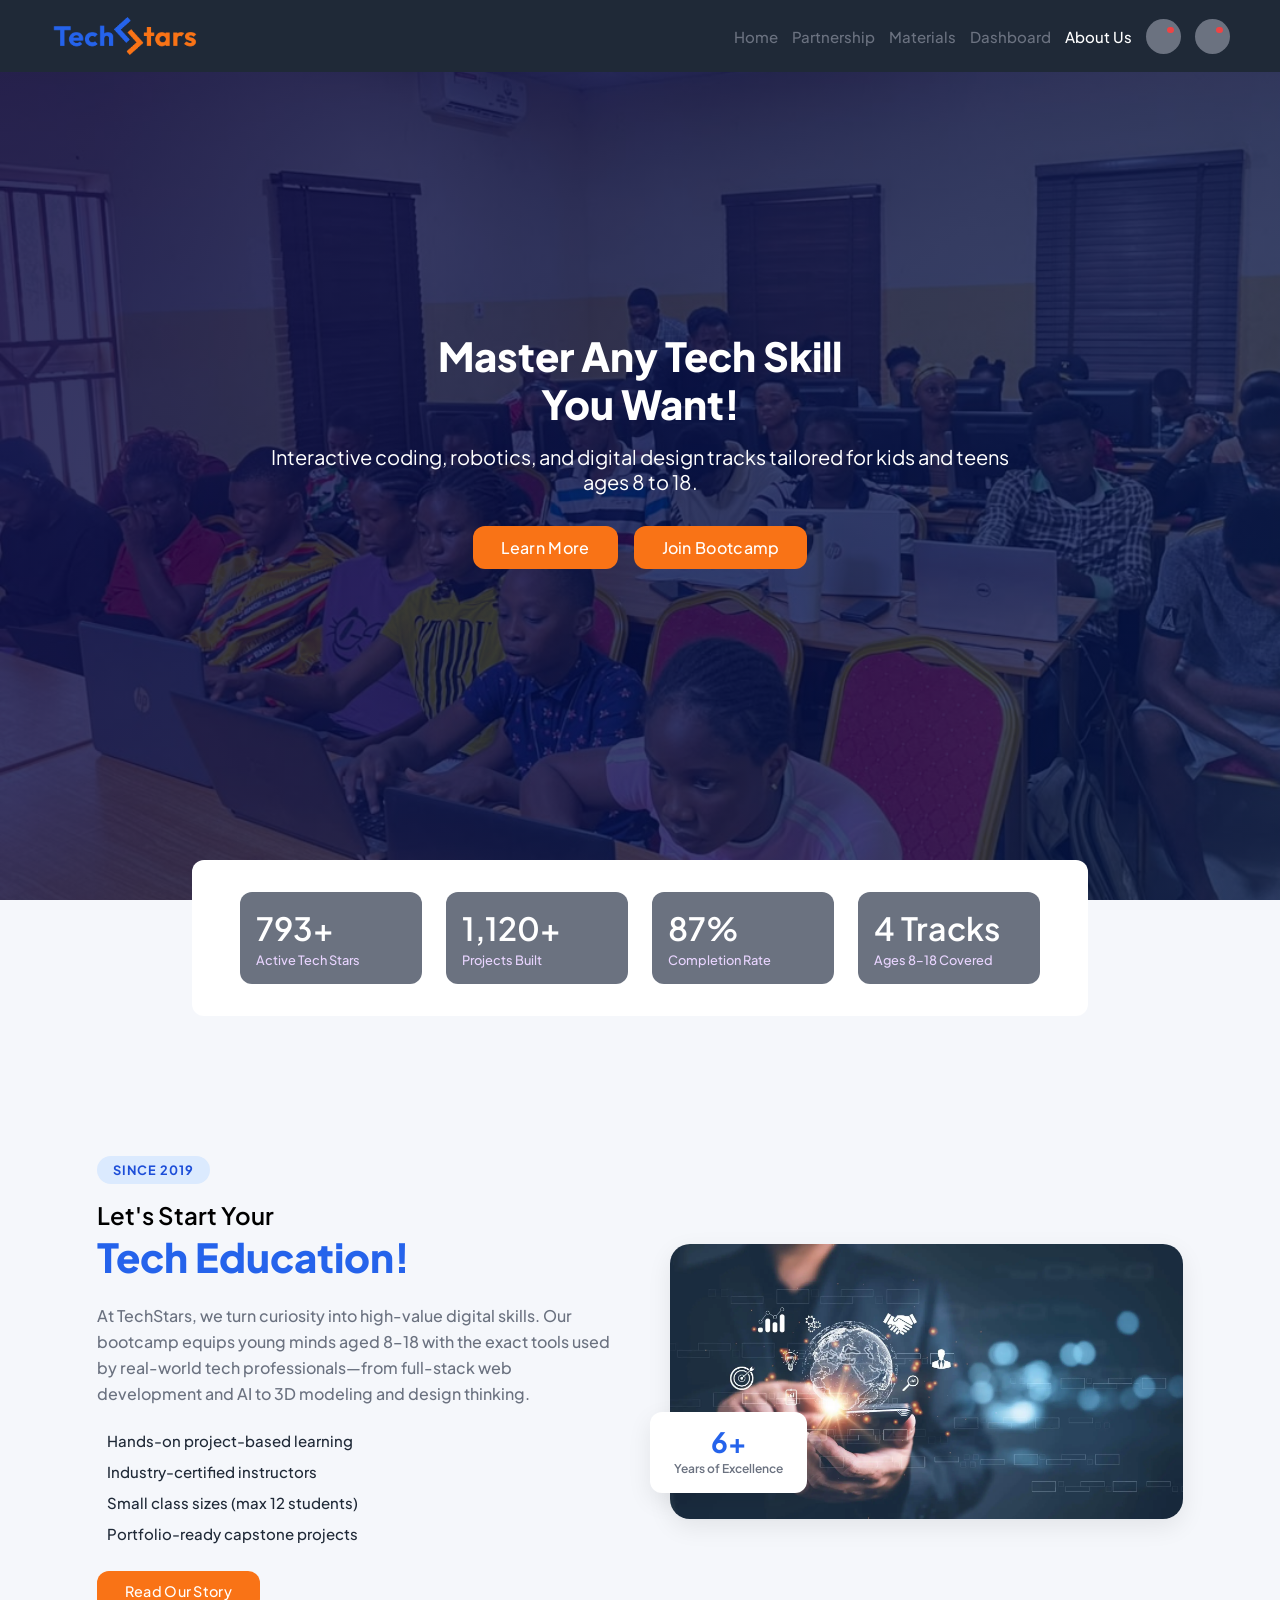
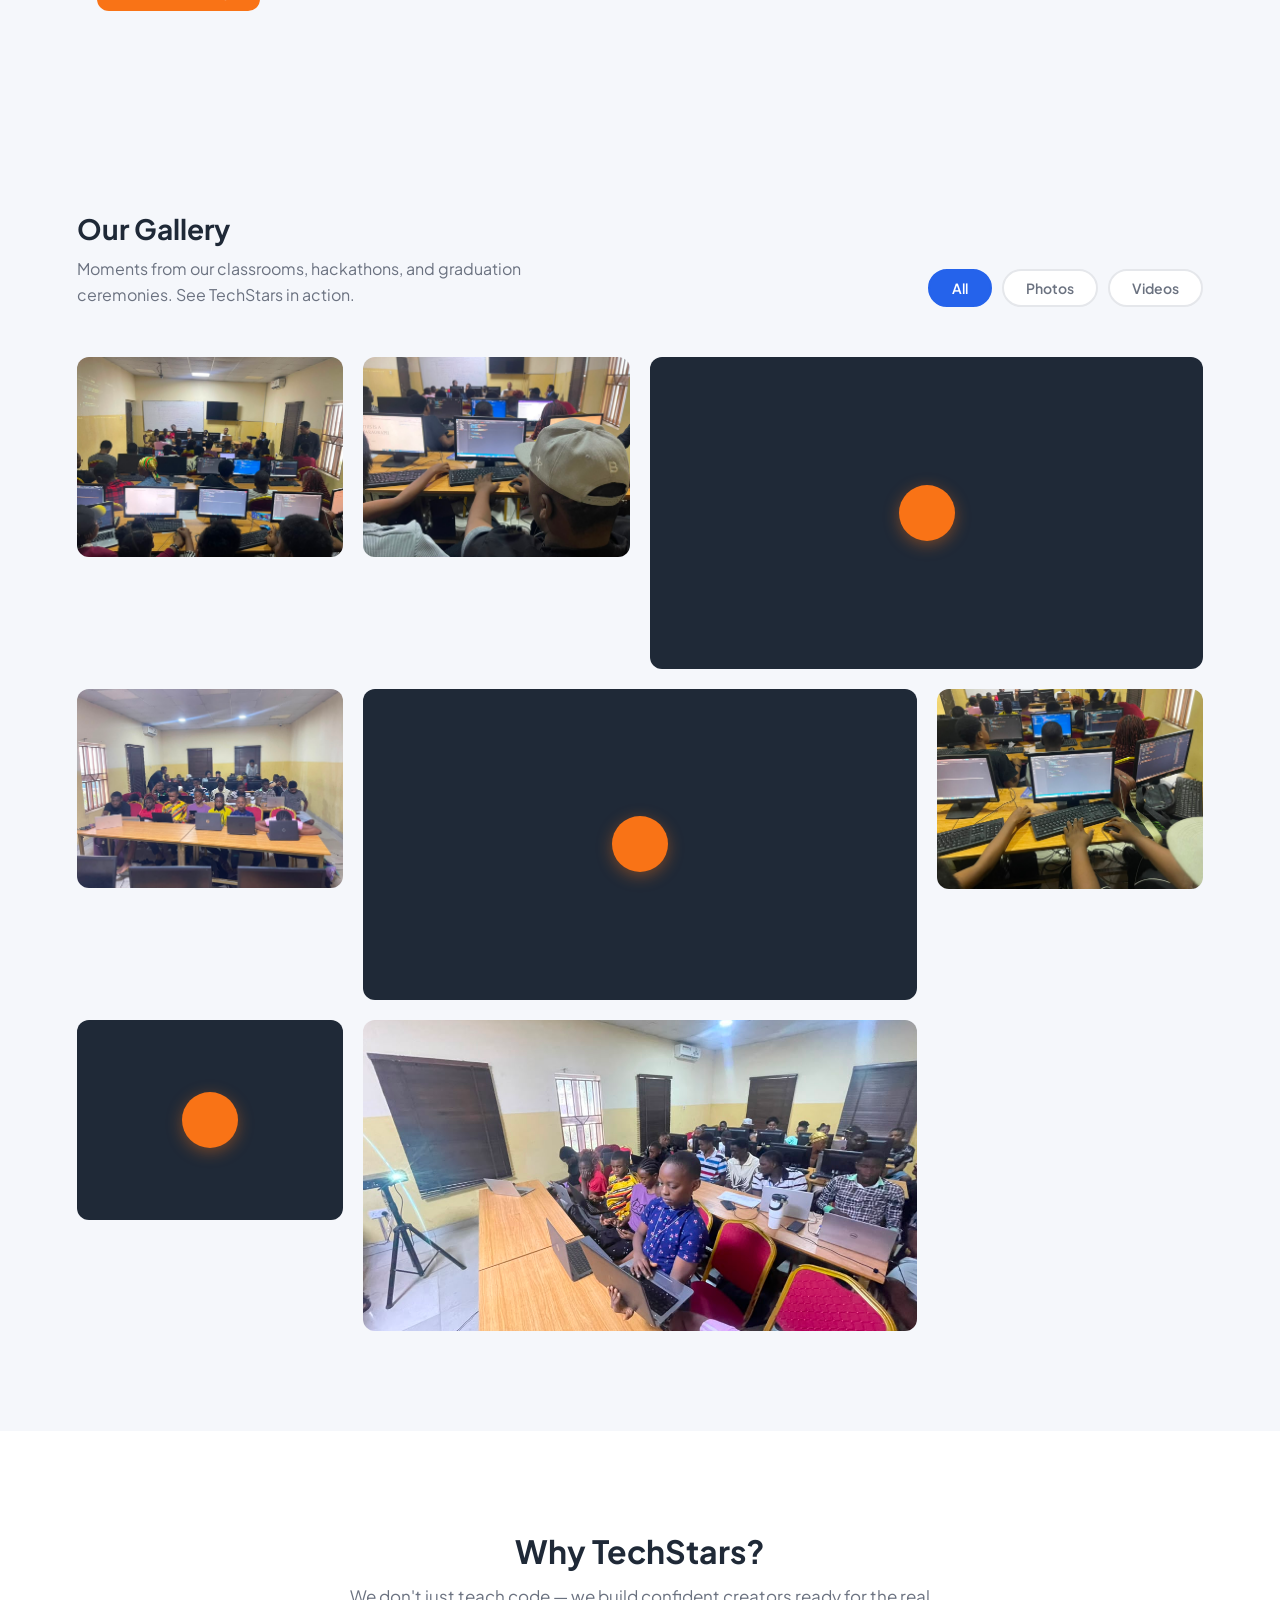
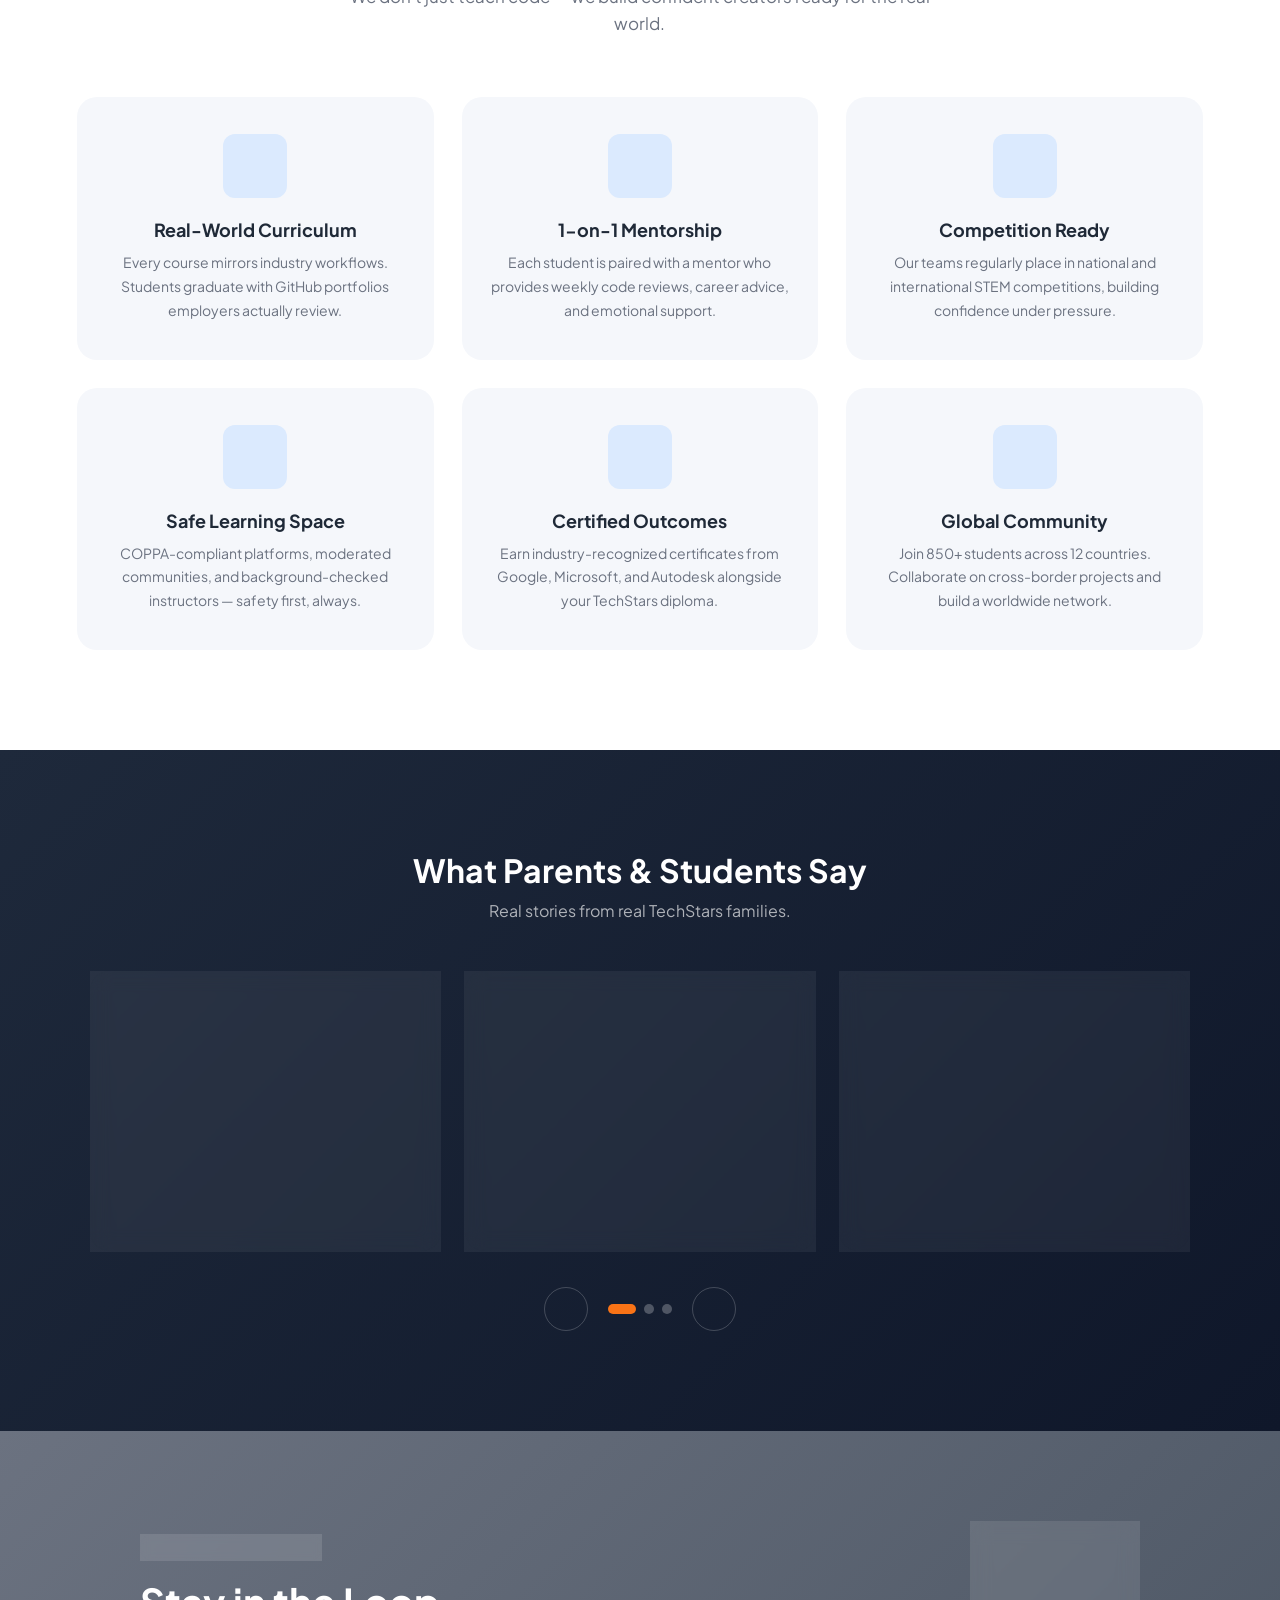
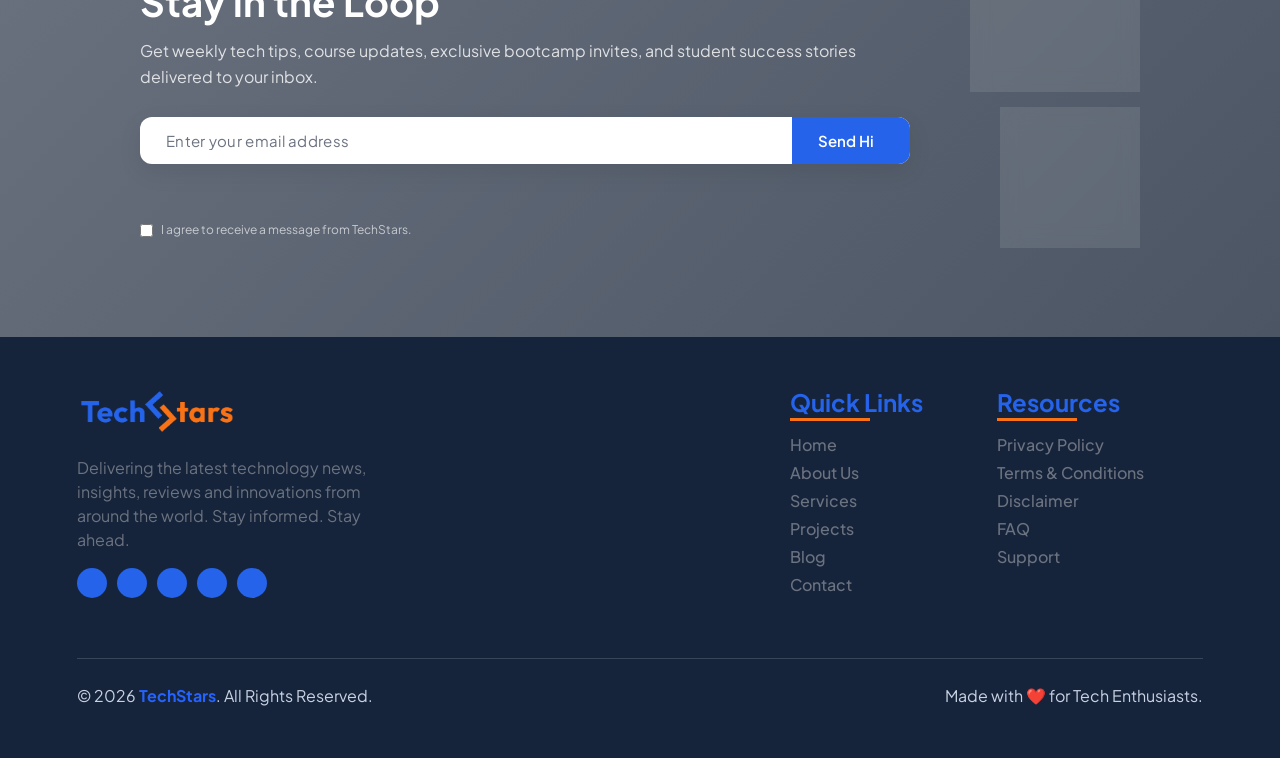
==== about.html @ bebad3f0 "updated" ====
<!DOCTYPE html>
<html lang="en">
<head>
  <meta charset="UTF-8">
  <meta name="viewport" content="width=device-width, initial-scale=1.0">
  <title>TechStars | About Us</title>
  <link rel="stylesheet" href="asset/about.css">
  <link rel="shortcut icon" href="media/about-page-media/TechStars-icon.png" type="image/x-icon">
</head>
<body>

  <header>
    <img src="media/about-page-media/TechStars_Logo.png" alt="" class="logo">
    <div class="navigation">
      <nav>
        <a href="index.html">home</a>
        <a href="partnerships.html">partnership</a>
        <a href="orders.html">materials</a>
        <a href="student_dashboard.html">dashboard</a>
        <a href="#" class="active">about us</a>
      </nav>
      <div class="header-icons">
        <div class="notifications" id="notifBtn" aria-label="Notifications">
          <i class="fa-regular fa-bell header-icon notification"></i>
        </div>
        <div class="mails" id="msgBtn" aria-label="Message">
          <i class="fa-regular fa-envelope header-icon notification"></i>
        </div>
      </div>
    </div>
  </header>

  <div class="popover-wrap">
    <div class="popover" id="notifPopover">
      <div class="popover-head">
        <h4>Notifications</h4>
        <span class="popover-count">3 new</span>
      </div>
      <div class="popover-list">
        <div class="popover-item">
          <div class="popover-icon" style="background:#dbeafe;color:var(--primary)"><i class="fa-solid fa-clipboard-check"></i></div>
          <div>
            <p class="popover-title">Chemistry lab report due Thursday</p>
            <p class="popover-sub">2 hours ago</p>
          </div>
        </div>
        <div class="popover-item">
          <div class="popover-icon" style="background:#fef9c3;color:#a16207"><i class="fa-solid fa-clock"></i></div>
          <div>
            <p class="popover-title">You were marked late on Jul 30</p>
            <p class="popover-sub">1 day ago</p>
          </div>
        </div>
        <div class="popover-item">
          <div class="popover-icon" style="background:#dcfce7;color:var(--success)"><i class="fa-solid fa-chart-line"></i></div>
          <div>
            <p class="popover-title">New grade posted for Computer Networking</p>
            <p class="popover-sub">2 days ago</p>
          </div>
        </div>
      </div>
    </div>
    <div class="popover" id="msgPopover">
      <div class="popover-head">
        <h4>Messages</h4>
        <span class="popover-count">2 new</span>
      </div>
      <div class="popover-list">
        <div class="popover-item">
          <div class="popover-icon" style="background:#dbeafe;color:var(--primary)"><i class="fa-solid fa-user"></i></div>
          <div>
            <p class="popover-title">Instructor Precious: "Please resubmit part 2"</p>
            <p class="popover-sub">Web Development · 30 mins ago</p>
          </div>
        </div>
        <div class="popover-item">
          <div class="popover-icon" style="background:#f3e8ff;color:#a855f7"><i class="fa-solid fa-people-group"></i></div>
          <div>
            <p class="popover-title">Data Science Study Group: "Meeting moved to 5pm"</p>
            <p class="popover-sub">Study group · 3 hours ago</p>
          </div>
        </div>
        <div class="popover-item">
          <div class="popover-icon" style="background:#dcfce7;color:var(--success)"><i class="fa-solid fa-building-columns"></i></div>
          <div>
            <p class="popover-title">School Portal: "Fees receipt available"</p>
            <p class="popover-sub">Yesterday</p>
          </div>
        </div>
      </div>
    </div>
  </div>

  <!-- ==================== HERO (PRESERVED EXACTLY) ==================== -->
  <section class="hero">
    <div class="hero-slideshow">
      <div class="slide active" style="background-image: url('media/about-page-media/slide1.jpeg');"> </div>
      <div class="slide" style="background-image: url('media/about-page-media/slide2.jpeg');"></div>
      <div class="slide" style="background-image: url('media/about-page-media/slide3.jpeg');"></div>
    </div>
    <div class="hero-overlay"></div>
    <div class="hero-content">
      <h1>Master Any Tech Skill<br>You Want!</h1>
      <p>
        Interactive coding, robotics, and digital design tracks tailored for kids and teens ages 8 to 18.
      </p>
      <div class="hero-button">
        <a href="skills">
          <button>Learn More</button>
        </a>
        <a href="#contact">
          <button>Join Bootcamp</button>
        </a>
      </div>
    </div>
  </section>

  <!-- ==================== STATS SECTION (PRESERVED EXACTLY) ==================== -->
  <section class="stats-section fade-in">
    <div class="stats-container">
      <div class="stats-grid">
        <div class="stat-card">
          <h3 class="stat-number">850+</h3>
          <p class="stat-label">Active Tech Stars</p>
        </div>
        <div class="stat-card">
          <h3 class="stat-number">1,200+</h3>
          <p class="stat-label">Projects Built</p>
        </div>
        <div class="stat-card">
          <h3 class="stat-number">94%</h3>
          <p class="stat-label">Completion Rate</p>
        </div>
        <div class="stat-card">
          <h3 class="stat-number">5 Tracks</h3>
          <p class="stat-label">Ages 8–18 Covered</p>
        </div>
      </div>
    </div>
  </section>

  <!-- ==================== ABOUT SECTION (ENHANCED) ==================== -->
  <section id="about">
    <div class="about-container">
      <div class="about-content fade-in">
        <div class="about-badge">Since 2019</div>
        <h1>Let's Start Your <span>Tech Education!</span></h1>
        <p>
          At TechStars, we turn curiosity into high-value digital skills. Our bootcamp equips young minds aged 8–18 with the exact tools used by real-world tech professionals—from full-stack web development and AI to 3D modeling and design thinking.
        </p>
        <ul class="about-features">
          <li><i class="fa-solid fa-check-circle"></i> Hands-on project-based learning</li>
          <li><i class="fa-solid fa-check-circle"></i> Industry-certified instructors</li>
          <li><i class="fa-solid fa-check-circle"></i> Small class sizes (max 12 students)</li>
          <li><i class="fa-solid fa-check-circle"></i> Portfolio-ready capstone projects</li>
        </ul>
        <button class="about-cta">Read Our Story</button>
      </div>
      <div class="about-img fade-in delay1">
        <img src="media/about-page-media/about-bg.webp" alt="Students collaborating on a tech project">
        <div class="about-img-badge">
          <strong>6+</strong>
          <span>Years of Excellence</span>
        </div>
      </div>
    </div>
  </section>

  <!-- ==================== MEDIA GALLERY (REPLACES TEAM) ==================== -->
  <section id="media-gallery">
    <div class="gallery-body">
      <div class="gallery-header">
        <div class="gallery-head fade-in">
          <h2>Our Gallery</h2>
          <p class="gallery-description">
            Moments from our classrooms, hackathons, and graduation ceremonies. See TechStars in action.
          </p>
        </div>
        <div class="gallery-filters fade-in delay1">
          <button class="filter-btn active" data-filter="all">All</button>
          <button class="filter-btn" data-filter="photos">Photos</button>
          <button class="filter-btn" data-filter="videos">Videos</button>
        </div>
      </div>

      <div class="gallery-grid">
        <!-- Photo Items -->
        <div class="gallery-item fade-in" data-type="photos">
          <img src="media/about-page-media/WhatsApp Image 2026-08-19 at 11.36.46 AM (2).jpeg" alt="Students coding together">
          <div class="gallery-overlay">
            <i class="fa-solid fa-expand"></i>
            <span>Code Workshop 2024</span>
          </div>
        </div>
        <div class="gallery-item fade-in delay1" data-type="photos">
          <img src="media/about-page-media/WhatsApp Image 2026-08-19 at 11.36.46 AM (1).jpeg" alt="Robotics competition">
          <div class="gallery-overlay">
            <i class="fa-solid fa-expand"></i>
            <span>Robotics Showcase</span>
          </div>
        </div>
        <div class="gallery-item videos fade-in delay2" data-type="videos">
          <video poster="media/about-page-media/video1.mp4 Image 2026-08-19 at 11.36.45 AM.jpeg" autoplay  muted loop>
            <source src="media/about-page-media/video1.mp4" type="video/mp4">
          </video>
          <div class="gallery-overlay">
            <i class="fa-solid fa-play"></i>
            <span>Bootcamp Highlights</span>
          </div>
          <button class="play-btn"><i class="fa-solid fa-play"></i></button>
        </div>
        <div class="gallery-item fade-in" data-type="photos">
          <img src="media/about-page-media/WhatsApp Image 2026-08-19 at 11.36.44 AM (2).jpeg" alt="Design studio">
          <div class="gallery-overlay">
            <i class="fa-solid fa-expand"></i>
            <span>Design Studio Session</span>
          </div>
        </div>
        <div class="gallery-item videos fade-in delay1" data-type="videos">
          <video poster="media/about-page-media/video1.mp4" autoplay muted loop>
            <source src="media/about-page-media/video1.mp4" type="video/mp4">
          </video>
          <div class="gallery-overlay">
            <i class="fa-solid fa-play"></i>
            <span>Student Projects Demo</span>
          </div>
          <button class="play-btn"><i class="fa-solid fa-play"></i></button>
        </div>
        <div class="gallery-item fade-in delay2" data-type="photos">
          <img src="media/about-page-media/WhatsApp Image 2026-08-19 at 11.36.45 AM (2).jpeg" alt="Graduation day">
          <div class="gallery-overlay">
            <i class="fa-solid fa-expand"></i>
            <span>Graduation Day 2024</span>
          </div>
        </div>
        <div class="gallery-item videos fade-in delay1" data-type="videos">
          <video poster="media/about-page-media/video1.mp4" autoplay muted loop>
            <source src="media/about-page-media/video1.mp4" type="video/mp4">
          </video>
          <div class="gallery-overlay">
            <i class="fa-solid fa-play"></i>
            <span>Campus Tour</span>
          </div>
          <button class="play-btn"><i class="fa-solid fa-play"></i></button>
        </div>
        <div class="gallery-item fade-in" data-type="photos">
          <img src="media/about-page-media/WhatsApp Image 2026-08-19 at 11.36.42 AM (2).jpeg" alt="Hackathon winners">
          <div class="gallery-overlay">
            <i class="fa-solid fa-expand"></i>
            <span>Hackathon Winners</span>
          </div>
        </div>
      </div>
    </div>
  </section>

  <!-- ==================== EXTRA: WHY CHOOSE US ==================== -->
  <section id="why-us">
    <div class="why-container">
      <div class="why-header fade-in">
        <h2>Why TechStars?</h2>
        <p>We don't just teach code — we build confident creators ready for the real world.</p>
      </div>
      <div class="why-grid">
        <div class="why-card fade-in delay1">
          <div class="why-icon"><i class="fa-solid fa-laptop-code"></i></div>
          <h3>Real-World Curriculum</h3>
          <p>Every course mirrors industry workflows. Students graduate with GitHub portfolios employers actually review.</p>
        </div>
        <div class="why-card fade-in delay2">
          <div class="why-icon"><i class="fa-solid fa-users"></i></div>
          <h3>1-on-1 Mentorship</h3>
          <p>Each student is paired with a mentor who provides weekly code reviews, career advice, and emotional support.</p>
        </div>
        <div class="why-card fade-in delay3">
          <div class="why-icon"><i class="fa-solid fa-trophy"></i></div>
          <h3>Competition Ready</h3>
          <p>Our teams regularly place in national and international STEM competitions, building confidence under pressure.</p>
        </div>
        <div class="why-card fade-in delay4">
          <div class="why-icon"><i class="fa-solid fa-shield-halved"></i></div>
          <h3>Safe Learning Space</h3>
          <p>COPPA-compliant platforms, moderated communities, and background-checked instructors — safety first, always.</p>
        </div>
        <div class="why-card fade-in delay5">
          <div class="why-icon"><i class="fa-solid fa-certificate"></i></div>
          <h3>Certified Outcomes</h3>
          <p>Earn industry-recognized certificates from Google, Microsoft, and Autodesk alongside your TechStars diploma.</p>
        </div>
        <div class="why-card fade-in delay6">
          <div class="why-icon"><i class="fa-solid fa-globe"></i></div>
          <h3>Global Community</h3>
          <p>Join 850+ students across 12 countries. Collaborate on cross-border projects and build a worldwide network.</p>
        </div>
      </div>
    </div>
  </section>

  <!-- ==================== EXTRA: TESTIMONIALS ==================== -->
  <section id="testimonials">
    <div class="testimonials-container">
      <div class="testimonials-header fade-in">
        <h2>What Parents & Students Say</h2>
        <p>Real stories from real TechStars families.</p>
      </div>
      <div class="testimonials-slider fade-in delay1">
        <div class="testimonial-track">
          <div class="testimonial-card">
            <div class="testimonial-stars">
              <i class="fa-solid fa-star"></i>
              <i class="fa-solid fa-star"></i>
              <i class="fa-solid fa-star"></i>
              <i class="fa-solid fa-star"></i>
              <i class="fa-solid fa-star"></i>
            </div>
            <p class="testimonial-text">"My daughter went from 'I don't like computers' to building her own website in 8 weeks. TechStars changed how she sees herself."</p>
            <div class="testimonial-author">
              <img src="media/about-page-media/instructor_2.png" alt="Parent">
              <div>
                <strong>Amara Okafor</strong>
                <span>Parent of Web Dev Student</span>
              </div>
            </div>
          </div>
          <div class="testimonial-card">
            <div class="testimonial-stars">
              <i class="fa-solid fa-star"></i>
              <i class="fa-solid fa-star"></i>
              <i class="fa-solid fa-star"></i>
              <i class="fa-solid fa-star"></i>
              <i class="fa-solid fa-star"></i>
            </div>
            <p class="testimonial-text">"The robotics track gave my son the confidence to enter a national competition. He placed 3rd — at age 13!"</p>
            <div class="testimonial-author">
              <img src="media/about-page-media/instructor_2.png" alt="Parent">
              <div>
                <strong>James Wilson</strong>
                <span>Parent of Robotics Student</span>
              </div>
            </div>
          </div>
          <div class="testimonial-card">
            <div class="testimonial-stars">
              <i class="fa-solid fa-star"></i>
              <i class="fa-solid fa-star"></i>
              <i class="fa-solid fa-star"></i>
              <i class="fa-solid fa-star"></i>
              <i class="fa-solid fa-star-half-stroke"></i>
            </div>
            <p class="testimonial-text">"As a student, I love that we work on real projects, not just theory. My portfolio already has 4 live apps!"</p>
            <div class="testimonial-author">
              <img src="media/about-page-media/instructor_2.png" alt="Student">
              <div>
                <strong>Chioma Adeyemi</strong>
                <span>Data Science Student, Age 16</span>
              </div>
            </div>
          </div>
          <div class="testimonial-card">
            <div class="testimonial-stars">
              <i class="fa-solid fa-star"></i>
              <i class="fa-solid fa-star"></i>
              <i class="fa-solid fa-star"></i>
              <i class="fa-solid fa-star"></i>
              <i class="fa-solid fa-star"></i>
            </div>
            <p class="testimonial-text">"My daughter went from 'I don't like computers' to building her own website in 8 weeks. TechStars changed how she sees herself."</p>
            <div class="testimonial-author">
              <img src="media/about-page-media/instructor_2.png" alt="Parent">
              <div>
                <strong>Amara Okafor</strong>
                <span>Parent of Web Dev Student</span>
              </div>
            </div>
          </div>
          <div class="testimonial-card">
            <div class="testimonial-stars">
              <i class="fa-solid fa-star"></i>
              <i class="fa-solid fa-star"></i>
              <i class="fa-solid fa-star"></i>
              <i class="fa-solid fa-star"></i>
              <i class="fa-solid fa-star"></i>
            </div>
            <p class="testimonial-text">"The robotics track gave my son the confidence to enter a national competition. He placed 3rd — at age 13!"</p>
            <div class="testimonial-author">
              <img src="media/about-page-media/instructor_2.png" alt="Parent">
              <div>
                <strong>James Wilson</strong>
                <span>Parent of Robotics Student</span>
              </div>
            </div>
          </div>
          <div class="testimonial-card">
            <div class="testimonial-stars">
              <i class="fa-solid fa-star"></i>
              <i class="fa-solid fa-star"></i>
              <i class="fa-solid fa-star"></i>
              <i class="fa-solid fa-star"></i>
              <i class="fa-solid fa-star-half-stroke"></i>
            </div>
            <p class="testimonial-text">"As a student, I love that we work on real projects, not just theory. My portfolio already has 4 live apps!"</p>
            <div class="testimonial-author">
              <img src="media/about-page-media/instructor_2.png" alt="Student">
              <div>
                <strong>Chioma Adeyemi</strong>
                <span>Data Science Student, Age 16</span>
              </div>
            </div>
          </div>
        </div>
        <div class="testimonial-nav">
          <button class="testimonial-prev"><i class="fa-solid fa-chevron-left"></i></button>
          <div class="testimonial-dots">
            <span class="dot active"></span>
            <span class="dot"></span>
            <span class="dot"></span>
          </div>
          <button class="testimonial-next"><i class="fa-solid fa-chevron-right"></i></button>
        </div>
      </div>
    </div>
  </section>

  <!-- ==================== NEWSLETTER (MODIFIED) ==================== -->
  <section id="newsletter">
    <div class="new-container">
      <div class="newsletter-content fade-in">
        <div class="newsletter-badge"><i class="fa-solid fa-paper-plane"></i> Weekly Newsletter</div>
        <h3>Stay in the Loop</h3>
        <p>Get weekly tech tips, course updates, exclusive bootcamp invites, and student success stories delivered to your inbox.</p>
        <form class="fade-in delay1" id="newsletter-form" action="#" novalidate>
          <div class="input-group">
            <div class="input-wrap">
              <i class="fa-solid fa-envelope"></i>
              <input type="email" id="newsletter-email" name="user_email" placeholder="Enter your email address" required>
            </div>
            <button type="submit" class="newsletter-btn" id="submit-btn">
              <span class="btn-text">Send Hi</span>
              <i class="fa-solid fa-paper-plane"></i>
            </button>
          </div>
          <p class="form-message" id="form-message"></p>
          <label class="consent">
            <input type="checkbox" id="consent-check" required>
            <span>I agree to receive a message from TechStars.</span>
          </label>
        </form>
      </div>
      <div class="newsletter-visual fade-in">
        <div class="visual-card fade-in delay3">
          <i class="fa-solid fa-envelope-open-text"></i>
          <strong>2,400+</strong>
          <span>Happy Subscribers</span>
        </div>
        <div class="visual-card visual-card--small fade-in delay4">
          <i class="fa-solid fa-bolt"></i>
          <strong>Weekly</strong>
          <span>Fresh Content</span>
        </div>
      </div>
    </div>
  </section>

  <!-- ==================== FOOTER (PRESERVED EXACTLY) ==================== -->
  <footer>
    <div class="footer-top-row">
      <div class="footer-col foot-discription">
        <img src="media/about-page-media/TechStars_Logo.png" alt="">
        <p>
          Delivering the latest technology news, insights, reviews and innovations from around the world. Stay informed. Stay ahead.
        </p>
        <div class="footer-social">
          <a href=""><i class="fa-brands fa-facebook-f"></i></a>
          <a href=""><i class="fa-brands fa-x-twitter"></i></a>
          <a href=""><i class="fa-brands fa-linkedin-in"></i></a>
          <a href=""><i class="fa-brands fa-instagram"></i></a>
          <a href=""><i class="fa-brands fa-youtube"></i></a>
        </div>
      </div>
      <div class="footer-col"></div>
      <div class="footer-col"></div>
      <div class="footer-col">
        <h3 class="foot-title">Quick Links</h3>
        <ul class="foot-link">
          <a href="#Home">Home</a>
          <a href="#About-us">About Us</a>
          <a href="#Services">Services</a>
          <a href="#Projects">Projects</a>
          <a href="#Blog">Blog</a>
          <a href="#Contact">Contact</a>
        </ul>
      </div>
      <div class="footer-col">
        <h3 class="foot-title">Resources</h3>
        <ul class="foot-link">
          <a href="#Privacy">Privacy Policy</a>
          <a href="#t&c">Terms & Conditions</a>
          <a href="#Disclaimer">Disclaimer</a>
          <a href="#FAQ">FAQ</a>
          <a href="#Support">Support</a>
        </ul>
      </div>
    </div>
    <div class="footer-bottom">
      <p>&copy; 2026 <span>TechStars</span>. All Rights Reserved.</p>

      <p>Made with ❤️ for Tech Enthusiasts.</p>
    </div>
  </footer>

  <!-- Lightbox Modal -->
  <div id="lightbox" class="lightbox">
    <button class="lightbox-close"><i class="fa-solid fa-xmark"></i></button>
    <button class="lightbox-prev"><i class="fa-solid fa-chevron-left"></i></button>
    <div class="lightbox-content">
      <img src="" alt="" id="lightbox-img">
      <video controls id="lightbox-video">
        <source src="" type="video/mp4">
      </video>
      <p id="lightbox-caption"></p>
    </div>
    <button class="lightbox-next"><i class="fa-solid fa-chevron-right"></i></button>
  </div>

  <script src="asset/about.js"></script>
  <script src="https://kit.fontawesome.com/13f42163ac.js" crossorigin="anonymous"></script>
  <script src="https://cdn.jsdelivr.net/npm/@emailjs/browser@4/dist/email.min.js"></script>
</body>
</html>
---- asset/about.css ----
@import url('https://fonts.googleapis.com/css2?family=Outfit:wght@100..900&family=Plus+Jakarta+Sans:ital,wght@0,200..800;1,200..800&display=swap');

*{
    margin: 0;
    padding: 0;
    box-sizing: border-box;
    font-family: "Plus Jakarta Sans", sans-serif;
    scroll-behavior: smooth;
}

:root {
  --primary: #2563eb;
  --primary-dark: #1d4ed8;
  --primary-light: #dbeafe;
  --secondary: #f97316;
  --background: #f5f7fb;
  --surface: #ffffff;
  --text-primary: #1f2937;
  --text-secondary: #6b7280;
  --border: #e5e7eb;
  --success: #22c55e;
  --warning: #eab308;
  --danger: #ef4444;
  --radius: 12px;
  --radius-sm: 8px;
  --radius-lg: 20px;
  --shadow: 0 8px 24px rgba(0, 0, 0, 0.08);
  --shadow-sm: 0 2px 8px rgba(0, 0, 0, 0.05);
  --sidebar-width: 270px;
  --font-display: 'Sora', sans-serif;
  --font-body: 'Inter', sans-serif;
  --transition: all linear .3s;
}

body{
  background: var(--background);
}

/* Ensure fade-in elements are visible once active */
.fade-in {
  opacity: 0;
  transform: translateY(30px);
  transition: all linear .6s;
}
.delay1 {
  transition-delay: .6s;
}
.delay2 {
  transition-delay: .9s;
}
.delay3 {
  transition-delay: 1.2s;
}
.delay4 {
  transition-delay: 1.5s;
}
.delay5 {
  transition-delay: 1.8s;
}
.delay6 {
  transition-delay: 2.1s;
}

.fade-in.active {
  opacity: 1;
  transform: translateY(0);
}

/* NEW COMPONENT: POP-OVERS (Notifications / Messages / Filter / Term) */
.popover-wrap {
  position: relative;
  z-index: -140;
}

.popover-wrap.show {
  inset: 0;
  position: fixed;
  z-index: 140;
}

.popover {
  position: absolute;
  top: 90px;
  right: 40px;
  width: 320px;
  background: var(--surface);
  border: 1px solid var(--border);
  border-radius: var(--radius-lg);
  box-shadow: var(--shadow);
  padding: 16px;

  /* hidden by default, shown by toggling the .show class in script.js */
  opacity: 0;
  visibility: hidden;
  transition: all linear 0.15s ease;
}

.popover.show {
  opacity: 1;
  visibility: visible;
}

.popover-head {
  display: flex;
  align-items: center;
  justify-content: space-between;
  margin-bottom: 12px;
}
.popover-head h4 { font-size: 15px; font-weight: 700; }
.popover-count {
  font-size: 11.5px;
  font-weight: 700;
  color: var(--primary);
  background: var(--primary-light);
  padding: 3px 9px;
  border-radius: 999px;
}

.popover-list { display: flex; flex-direction: column; gap: 12px; max-height: 320px; overflow-y: auto; }
.popover-item { display: flex; gap: 12px; align-items: flex-start; }
.popover-icon {
  width: 36px; height: 36px;
  border-radius: var(--radius-sm);
  display: flex; align-items: center; justify-content: center;
  font-size: 14px;
  flex-shrink: 0;
}
.popover-title { font-size: 13px; font-weight: 600; line-height: 1.35; }
.popover-sub { font-size: 11.5px; color: var(--text-secondary); margin-top: 2px; }

/* Simple menu-style pop-over used by the Filter and "This term" buttons */
.popover-menu { width: 220px; padding: 8px; }
.popover-menu-item {
  display: flex;
  align-items: center;
  gap: 10px;
  width: 100%;
  padding: 10px 12px;
  border-radius: var(--radius-sm);
  font-size: 13.5px;
  font-weight: 600;
  color: var(--text-primary);
  text-align: left;
}
.popover-menu-item:hover { background: var(--background); }
.popover-menu-item i { width: 16px; color: var(--text-secondary); }

.popover-backdrop {
  position: fixed;
  inset: 0;
  z-index: 110;
  background: rgba(255, 255, 255, 0.01); /* practically invisible, just catches clicks */
  backdrop-filter: blur(2px);
  -webkit-backdrop-filter: blur(2px);
  display: none;
}
.popover-backdrop.show { display: block; }

/* ============================================================
   HEADER, HERO, STATS & FOOTER — PRESERVED EXACTLY AS ORIGINAL
   ============================================================ */

header{
  width: 100%;
  position: fixed;
  top: 0;
  left: 0;
  padding: 13px 50px;
  background: var(--text-primary);
  display: flex;
  justify-content: space-between;
  box-shadow: 0 8px 6px var(--shadow);
  z-index: 1;
}

header .logo{
  width: 150px;
}

header .navigation,
header .navigation nav,
header .navigation .header-icons{
  display: flex;
  align-items: center;
  gap: 14px;
  font-size: 15px;
}

header .navigation nav a{
  text-decoration: none;
  color: var(--text-secondary);
  font-weight: 500;
  text-transform: capitalize;
  transition: all linear .3s;
}

header .navigation nav a:hover,
header .navigation nav a.active{
  color: var(--surface);
}

i.header-icon{
  width: 35px;
  height: 35px;
  display: flex;
  align-items: center;
  justify-content: center;
  border-radius: 50%;
  background: var(--text-secondary);
  color: var(--surface);
  cursor: pointer;
  transition: all linear .3s;
  position: relative;
}

i.header-icon.notification::after{
  position: absolute;
  content: '';
  top: 8px;
  right: 7px;
  padding: 3.4px;
  border-radius: 9px;
  background: var(--danger);
}

i.header-icon:hover{
  background: var(--primary);
}

/* ===== HERO ===== */
.hero {
  position: relative;
  width: 100%;
  height: 100vh;
  min-height: 600px;
  display: flex;
  align-items: center;
  justify-content: center;
  overflow: hidden;
  font-family: 'Segoe UI', Tahoma, Geneva, Verdana, sans-serif;
  color: #ffffff;
}

.hero-slideshow {
  position: absolute;
  top: 0;
  left: 0;
  width: 100%;
  height: 100%;
}

.slide {
  position: absolute;
  top: 0;
  left: 0;
  width: 100%;
  height: 100%;
  background-size: cover;
  background-position: center;
  background-repeat: no-repeat;
  opacity: 0;
  transition: opacity 1.5s ease-in-out, transform 6s ease-out;
  transform: scale(1.05);
}

.slide.active {
  opacity: 1;
  transform: scale(1);
}

.hero-overlay {
  position: absolute;
  top: 0;
  left: 0;
  width: 100%;
  height: 100%;
  background: linear-gradient(
    135deg, 
    rgba(7, 2, 59, 0.82) 0%, 
    rgba(1, 22, 71, 0.75) 100%
  );
}

.hero-content {
  position: relative;
  max-width: 800px;
  padding: 0 20px;
  text-align: center;
  animation: fade-in 3s;
  text-shadow: 1px 1px 2px  var(--shadow);
}

.hero-content h1 {
  font-size: 2.5rem;
  font-weight: 800;
  line-height: 1.2;
  color: var(--surface);
  margin-bottom: 16px;
}

.hero-content p {
  font-size: 1.25rem;
  color: var(--surface);
  margin-bottom: 32px;
}

.hero-button {
  display: flex;
  gap: 16px;
  justify-content: center;
}

.hero-button button {
  border: none;
  outline: none;
  font-size: 1rem;
  font-weight: 500;
  padding: 11px 28px;
  border-radius: var(--radius);
  background-color: var(--secondary);
  color: var(--surface);
  letter-spacing: .3px;
  cursor: pointer;
  transition: all 0.3s ease;
}

.hero-button button:hover {
  background-color: var(--primary);
  transform: translateY(-7px);
}

.btn-secondary {
  background-color: transparent;
  color: #ffffff;
  border: 2px solid rgba(255, 255, 255, 0.4);
}

.btn-secondary:hover {
  border-color: #ffffff;
  background-color: rgba(255, 255, 255, 0.1);
  transform: translateY(-2px);
}

@keyframes fade-in {
  from{
    transform: translateY(90px);
    opacity: 0;
  }
  to{
    transform: translateY(0);
    opacity: 1;
  }
}

@media (max-width: 768px) {
  .hero-content h1 {
    font-size: 2.25rem;
  }
  .hero-content p {
    font-size: 1rem;
  }
  .hero-buttons {
    flex-direction: column;
  }
}

/* ===== STATS SECTION ===== */
.stats-section {
  max-width: 70%;
  background-color: var(--surface);
  color: #ffffff;
  padding: 2rem;
  margin: 0 auto;
  border-radius: var(--radius);
  box-shadow: 6px 6px 4px var(--shadow);
}
.stats-section.fade-in.active {
  transform: translateY(-40px);
}

.stats-container {
  max-width: 80rem;
  margin-left: auto;
  margin-right: auto;
  padding-left: 1rem;
  padding-right: 1rem;
}

.stats-grid {
  display: grid;
  grid-template-columns: repeat(2, 1fr);
  gap: 1.5rem;
}

@media (min-width: 768px) {
  .stats-grid {
    grid-template-columns: repeat(4, 1fr);
  }
}

.stat-card {
  padding: 1rem;
  background-color: var(--text-secondary);
  border-radius: 0.75rem;
  transition: all linear .2s;
  cursor: default;
  box-shadow: 0 0 4px var(--shadow);
}

.stat-card:hover {
  transform: translateY(-3px);
  box-shadow: 6px 6px 2px var(--shadow);
}

.stat-number {
  font-size: 1.7rem;
  font-weight: 600;
  margin: 0;
}

@media (min-width: 1024px) {
  .stat-number {
    font-size: 2rem;
  }
}

.stat-label {
  font-size: 0.8rem;
  font-weight: 500;
  color: #e9d5ff;
  margin-top: 0.25rem;
  margin-bottom: 0;
}

/* ===== FOOTER ===== */
footer{
  width: 100%;
  background-color: #16243b;
  color: var(--text-secondary);
  padding: 50px 0;
}

footer .footer-top-row{
  width: 88%;
  margin: 0 auto;
  display: grid;
  grid-template-columns: repeat(5, 1fr);
}

footer img{
  width: 160px;
}

footer p{
  width: 300px;
  font-size: 16px;
  line-height: 24px;
  margin: 16px 0;
  text-align: left;
}

.footer-social{
  display: flex;
  gap: 10px;
}

.footer-social a{
  text-decoration: none;
  width: 30px;
  height: 30px;
  background: var(--primary);
  color: var(--surface);
  border-radius: 50%;
  display: flex;
  align-items: center;
  justify-content: center;
}

.foot-title{
  font-size: 24px;
  color: var(--primary);
  position: relative;
  margin-bottom: 10px;
}

.foot-title::after{
  position: absolute;
  bottom: -4px;
  left: 0;
  content: '';
  height: 3px;
  width: 80px;
  border: 9px;
  background: var(--secondary);
}

.foot-link{
  display: flex;
  flex-direction: column;
  justify-content: left;
}

.foot-link a{
  text-decoration: none;
  margin-top: 7px;
  font-size: 16px;
  color: var(--text-secondary);
  font-weight: 500;
  transition: all linear .3s;
}

.foot-link a:hover{
  color: var(--surface);
  transform: translateX(7px);
}

.footer-bottom{
    width: 88%;
    margin: 0 auto;
    margin-top:60px;
    padding-top:25px;
    border-top:1px solid rgba(255,255,255,.15);
    display:flex;
    justify-content:space-between;
    align-items:center;
    flex-wrap:wrap;
    gap:20px;
}

.footer-bottom p{
    width: fit-content;
    color:#c8d2e3;
    font-size:16px;
    margin: 0;
}

.footer-bottom span{
    color:#2563ff;
    font-weight:700;
}

/* ============================================================
   MODIFIED / NEW SECTIONS
   ============================================================ */

/* ===== ABOUT SECTION (ENHANCED) ===== */
#about{
  width: 100%;
  display: flex;
  align-items: center;
  justify-content: center;
  padding: 100px 0;
}

.about-container{
  width: 88%;
  margin: 0 auto;
  display: flex;
  justify-content: space-between;
  align-items: center;
  gap: 60px;
  padding: 0 20px;
}

.about-content{
  flex: 1;
  max-width: 600px;
}

.about-badge {
  display: inline-block;
  background: var(--primary-light);
  color: var(--primary-dark);
  font-size: 0.8rem;
  font-weight: 700;
  text-transform: uppercase;
  letter-spacing: 1px;
  padding: 6px 16px;
  border-radius: 50px;
  margin-bottom: 16px;
}

.about-content h1{
  display: flex;
  flex-direction: column;
  font-weight: 600;
  font-size: 24px;
  margin-bottom: 20px;
  line-height: 1.3;
}

.about-content h1 span{
  font-weight: 800;
  font-size: 40px;
  color: #2563EB;
}

.about-content p{
  color: var(--text-secondary);
  font-weight: 500;
  font-size: 16px;
  line-height: 26px;
  margin-bottom: 24px;
}

.about-features {
  list-style: none;
  margin-bottom: 28px;
}

.about-features li {
  display: flex;
  align-items: center;
  gap: 10px;
  font-size: 15px;
  color: var(--text-primary);
  margin-bottom: 12px;
  font-weight: 500;
}

.about-features li i {
  color: var(--success);
  font-size: 18px;
}

.about-cta {
  border: none;
  outline: none;
  font-size: .9em;
  font-weight: 500;
  padding: 11px 28px;
  border-radius: var(--radius);
  background-color: var(--secondary);
  color: var(--surface);
  letter-spacing: .3px;
  cursor: pointer;
  transition: all 0.3s ease;
}

.about-cta:hover {
  background-color: var(--primary);
  transform: translateY(-7px);
}

.about-img{
  flex: 1;
  max-width: 520px;
  position: relative;
}

.about-img img{
  width: 100%;
  height: auto;
  border-radius: var(--radius-lg);
  object-fit: cover;
  box-shadow: var(--shadow);
}

.about-img-badge {
  position: absolute;
  bottom: 30px;
  left: -20px;
  background: var(--surface);
  padding: 16px 24px;
  border-radius: var(--radius);
  box-shadow: var(--shadow);
  text-align: center;
  animation: float 3s ease-in-out infinite;
}

.about-img-badge strong {
  display: block;
  font-size: 28px;
  color: var(--primary);
  line-height: 1;
}

.about-img-badge span {
  font-size: 12px;
  color: var(--text-secondary);
  font-weight: 600;
}

@keyframes float {
  0%, 100% { transform: translateY(0); }
  50% { transform: translateY(-25px); }
}

@media (max-width: 992px) {
  .about-container {
    flex-direction: column;
    text-align: center;
  }
  .about-content {
    max-width: 100%;
  }
  .about-features li {
    justify-content: center;
  }
  .about-img {
    max-width: 100%;
  }
  .about-img-badge {
    left: 20px;
  }
}

/* ===== MEDIA GALLERY (REPLACES TEAM) ===== */
#media-gallery {
  padding: 100px 0;
  background: var(--background);
}

.gallery-body {
  width: 88%;
  margin: 0 auto;
}

.gallery-header {
  display: flex;
  justify-content: space-between;
  align-items: flex-end;
  margin-bottom: 50px;
  flex-wrap: wrap;
  gap: 20px;
}

.gallery-head h2 {
  font-size: 28px;
  color: var(--text-primary);
  margin-bottom: 10px;
}

.gallery-head .gallery-description {
  font-size: 16px;
  color: var(--text-secondary);
  max-width: 500px;
  line-height: 1.6;
}

.gallery-filters {
  display: flex;
  gap: 10px;
  flex-wrap: wrap;
}

.filter-btn {
  outline: none;
  border: 2px solid var(--border);
  padding: 8px 22px;
  font-weight: 600;
  font-size: 14px;
  border-radius: 50px;
  background: var(--surface);
  color: var(--text-secondary);
  transition: all 0.3s ease;
  cursor: pointer;
}

.filter-btn:hover {
  border-color: var(--primary);
  color: var(--primary);
}

.filter-btn.active {
  background: var(--primary);
  color: var(--surface);
  border-color: var(--primary);
}

.gallery-grid {
  display: grid;
  grid-template-columns: repeat(4, 1fr);
  gap: 20px;
}

.gallery-item {
  position: relative;
  border-radius: var(--radius);
  overflow: hidden;
  cursor: pointer;
  aspect-ratio: 4 / 3;
  background: var(--text-primary);
}

.gallery-item img,
.gallery-item video {
  width: 100%;
  height: 100%;
  object-fit: cover;
  transition: transform 0.5s ease, opacity 0.3s ease;
}

.gallery-item:hover img,
.gallery-item:hover video {
  transform: scale(1.08);
}

.videos .gallery-overlay i {
  visibility: hidden;
}

.gallery-overlay {
  position: absolute;
  inset: 0;
  background: linear-gradient(to top, rgba(0,0,0,0.75) 0%, rgba(0,0,0,0.1) 50%, transparent 100%);
  display: flex;
  flex-direction: column;
  align-items: center;
  justify-content: center;
  gap: 8px;
  opacity: 0;
  transition: opacity 0.3s ease;
  color: var(--surface);
  padding: 20px;
  text-align: center;
}

.gallery-item:hover .gallery-overlay {
  opacity: 1;
}

.gallery-overlay i {
  font-size: 32px;
  width: 60px;
  height: 60px;
  display: flex;
  align-items: center;
  justify-content: center;
  background: rgba(255,255,255,0.15);
  backdrop-filter: blur(4px);
  border-radius: 50%;
}

.gallery-overlay span {
  font-size: 14px;
  font-weight: 600;
}

.play-btn {
  position: absolute;
  top: 50%;
  left: 50%;
  transform: translate(-50%, -50%);
  width: 56px;
  height: 56px;
  border-radius: 50%;
  background: var(--secondary);
  color: var(--surface);
  border: none;
  cursor: pointer;
  display: flex;
  align-items: center;
  justify-content: center;
  font-size: 18px;
  box-shadow: 0 4px 16px rgba(249, 115, 22, 0.4);
  transition: all 0.3s ease;
  z-index: 2;
}

.play-btn:hover {
  transform: translate(-50%, -50%) scale(1.1);
  background: var(--primary);
}

/* Masonry-like sizing */
.gallery-item:nth-child(3),
.gallery-item:nth-child(5),
.gallery-item:nth-child(8) {
  grid-column: span 2;
  aspect-ratio: 16 / 9;
}

.gallery-item.hidden {
  display: none;
}

@media (max-width: 1024px) {
  .gallery-grid {
    grid-template-columns: repeat(2, 1fr);
  }
  .gallery-item:nth-child(3),
  .gallery-item:nth-child(5),
  .gallery-item:nth-child(8) {
    grid-column: span 2;
  }
}

@media (max-width: 600px) {
  .gallery-grid {
    grid-template-columns: 1fr;
  }
  .gallery-item:nth-child(3),
  .gallery-item:nth-child(5),
  .gallery-item:nth-child(8) {
    grid-column: span 1;
    aspect-ratio: 4 / 3;
  }
  .gallery-header {
    flex-direction: column;
    align-items: flex-start;
  }
}

/* ===== WHY CHOOSE US (EXTRA SECTION) ===== */
#why-us {
  padding: 100px 0;
  background: var(--surface);
}

.why-container {
  width: 88%;
  margin: 0 auto;
}

.why-header {
  text-align: center;
  margin-bottom: 60px;
}

.why-header h2 {
  font-size: 32px;
  color: var(--text-primary);
  margin-bottom: 12px;
}

.why-header p {
  font-size: 17px;
  color: var(--text-secondary);
  max-width: 600px;
  margin: 0 auto;
  line-height: 1.6;
}

.why-grid {
  display: grid;
  grid-template-columns: repeat(3, 1fr);
  gap: 28px;
}

.why-card {
  background: var(--background);
  border-radius: var(--radius-lg);
  padding: 36px 28px;
  text-align: center;
  border: 1px solid transparent;
  position: relative;
  overflow: hidden;
}

.why-card::before {
  content: '';
  position: absolute;
  top: 0;
  left: 0;
  width: 100%;
  height: 4px;
  background: var(--secondary);
  transform: scaleX(0);
  transition: transform 0.35s ease;
}

.why-card:hover::before {
  transform: scaleX(1);
}

.why-card:hover {
  transform: translateY(-6px);
  box-shadow: var(--shadow);
  border-color: var(--border);
}

.why-icon {
  width: 64px;
  height: 64px;
  background: var(--primary-light);
  color: var(--primary);
  border-radius: var(--radius);
  display: flex;
  align-items: center;
  justify-content: center;
  font-size: 26px;
  margin: 0 auto 20px;
  transition: all 0.3s ease;
}

.why-card:hover .why-icon {
  background: var(--primary);
  color: var(--surface);
  transform: rotate(-5deg) scale(1.05);
}

.why-card h3 {
  font-size: 18px;
  color: var(--text-primary);
  margin-bottom: 10px;
}

.why-card p {
  font-size: 14px;
  color: var(--text-secondary);
  line-height: 1.7;
}

@media (max-width: 1024px) {
  .why-grid {
    grid-template-columns: repeat(2, 1fr);
  }
}

@media (max-width: 600px) {
  .why-grid {
    grid-template-columns: 1fr;
  }
}

/* ===== TESTIMONIALS (EXTRA SECTION) ===== */
#testimonials {
  padding: 100px 0;
  background: linear-gradient(135deg, #1e293b 0%, #0f172a 100%);
}

.testimonials-container {
  width: 88%;
  margin: 0 auto;
  max-width: 1100px;
}

.testimonials-header {
  text-align: center;
  margin-bottom: 50px;
}

.testimonials-header h2 {
  font-size: 32px;
  color: var(--surface);
  margin-bottom: 10px;
}

.testimonials-header p {
  font-size: 16px;
  color: rgba(255,255,255,0.65);
}

.testimonials-slider {
  position: relative;
  overflow: hidden;
}

.testimonial-track {
  display: flex;
  gap: 24px;
  transition: transform 0.5s ease;
}

.testimonial-card {
  flex: 0 0 calc(33.333% - 16px);
  background: rgba(255,255,255,0.06);
  backdrop-filter: blur(10px);
  border: 1px solid rgba(255,255,255,0.08);
  border-radius: var(--radius-lg);
  padding: 32px;
  color: var(--surface);
  min-height: 280px;
  display: flex;
  flex-direction: column;
}

.testimonial-stars {
  color: var(--warning);
  font-size: 14px;
  margin-bottom: 16px;
  letter-spacing: 2px;
}

.testimonial-text {
  font-size: 15px;
  line-height: 1.75;
  color: rgba(255,255,255,0.85);
  flex: 1;
  margin-bottom: 20px;
  font-style: italic;
}

.testimonial-author {
  display: flex;
  align-items: center;
  gap: 14px;
}

.testimonial-author img {
  width: 48px;
  height: 48px;
  border-radius: 50%;
  object-fit: cover;
  border: 2px solid var(--secondary);
}

.testimonial-author strong {
  display: block;
  font-size: 15px;
  color: var(--surface);
}

.testimonial-author span {
  font-size: 12px;
  color: rgba(255,255,255,0.55);
}

.testimonial-nav {
  display: flex;
  align-items: center;
  justify-content: center;
  gap: 20px;
  margin-top: 36px;
}

.testimonial-prev,
.testimonial-next {
  width: 44px;
  height: 44px;
  border-radius: 50%;
  border: 1px solid rgba(255,255,255,0.2);
  background: transparent;
  color: var(--surface);
  cursor: pointer;
  transition: all 0.3s ease;
  display: flex;
  align-items: center;
  justify-content: center;
}

.testimonial-prev:hover,
.testimonial-next:hover {
  background: var(--primary);
  border-color: var(--primary);
}

.testimonial-dots {
  display: flex;
  gap: 8px;
}

.dot {
  width: 10px;
  height: 10px;
  border-radius: 50%;
  background: rgba(255,255,255,0.25);
  cursor: pointer;
  transition: all 0.3s ease;
}

.dot.active {
  background: var(--secondary);
  width: 28px;
  border-radius: 5px;
}

@media (max-width: 1024px) {
  .testimonial-card {
    flex: 0 0 calc(50% - 12px);
  }
}

@media (max-width: 768px) {
  .testimonial-card {
    flex: 0 0 100%;
  }
}

/* ===== NEWSLETTER (MODIFIED) ===== */
#newsletter{
  width: 100%;
  background: linear-gradient(135deg, var(--text-secondary) 0%, #4b5563 100%);
  display: flex;
  align-items: center;
  justify-content: center;
  padding: 90px 20px;
}

.new-container {
  width: 88%;
  max-width: 1000px;
  display: flex;
  align-items: center;
  justify-content: space-between;
  gap: 60px;
}

.newsletter-content {
  flex: 1;
  text-align: left;
}

.newsletter-badge {
  display: inline-flex;
  align-items: center;
  gap: 8px;
  background: rgba(255,255,255,0.12);
  color: rgba(255,255,255,0.9);
  font-size: 12px;
  font-weight: 600;
  text-transform: uppercase;
  letter-spacing: 1px;
  padding: 6px 16px;
  border-radius: 50px;
  margin-bottom: 16px;
  backdrop-filter: blur(4px);
}

.newsletter-content h3{
  font-size: 2.4em;
  margin-bottom: 12px;
  color: var(--surface);
  font-weight: 700;
}

.newsletter-content p{
  font-size: 16px;
  margin-bottom: 28px;
  color: rgba(255,255,255,0.8);
  line-height: 1.6;
}

.input-group {
  display: flex;
  gap: 0;
  margin-bottom: 12px;
  background: var(--surface);
  border-radius: var(--radius);
  overflow: hidden;
  box-shadow: var(--shadow);
}

.input-wrap {
  flex: 1;
  display: flex;
  align-items: center;
  padding: 0 16px;
  gap: 10px;
}

.input-wrap i {
  color: var(--text-secondary);
  font-size: 16px;
}

.input-wrap input[type='email']{
  flex: 1;
  padding: 14px 0;
  height: auto;
  font-size: 15px;
  letter-spacing: .3px;
  border: none;
  outline: none;
  color: var(--text-primary);
  min-width: 0;
  background: transparent;
}

.input-wrap input[type='email']::placeholder {
  color: var(--text-secondary);
}

.newsletter-btn {
  padding: 14px 26px;
  background: var(--primary);
  color: var(--surface);
  font-weight: 600;
  border: none;
  cursor: pointer;
  font-size: 15px;
  display: flex;
  align-items: center;
  gap: 10px;
  transition: all 0.3s ease;
}

.newsletter-btn:hover {
  background: var(--primary-dark);
}

.newsletter-btn i {
  font-size: 14px;
  transition: transform 0.3s ease;
}

.newsletter-btn:hover i {
  transform: translateX(3px);
}

.form-message {
  font-size: 13px;
  margin-bottom: 10px;
  min-height: 18px;
  font-weight: 500;
}

.form-message.success {
  color: #86efac;
}

.form-message.error {
  color: #fca5a5;
}

.consent {
  display: flex;
  align-items: flex-start;
  gap: 8px;
  font-size: 12px;
  color: rgba(255,255,255,0.65);
  cursor: pointer;
}

.consent input {
  margin-top: 2px;
  accent-color: var(--primary);
  cursor: pointer;
}

.newsletter-visual {
  flex-shrink: 0;
  display: flex;
  flex-direction: column;
  gap: 16px;
}

.visual-card {
  width: 170px;
  height: 170px;
  background: rgba(255,255,255,0.1);
  backdrop-filter: blur(10px);
  border-radius: var(--radius-lg);
  display: flex;
  flex-direction: column;
  align-items: center;
  justify-content: center;
  gap: 8px;
  border: 1px solid rgba(255,255,255,0.15);
  color: var(--surface);
  text-align: center;
  animation: float 4s ease-in-out infinite;
}

.visual-card i {
  font-size: 36px;
  opacity: 0.9;
}

.visual-card strong {
  font-size: 22px;
  font-weight: 700;
}

.visual-card span {
  font-size: 12px;
  font-weight: 500;
  opacity: 0.8;
}

.visual-card--small {
  width: 140px;
  height: 140px;
  align-self: flex-end;
  animation-delay: 1s;
}

.visual-card--small i {
  font-size: 28px;
}

.visual-card--small strong {
  font-size: 18px;
}

@media (max-width: 768px) {
  .new-container {
    flex-direction: column;
    text-align: center;
  }
  .newsletter-content {
    text-align: center;
  }
  .input-group {
    flex-direction: column;
  }
  .input-wrap {
    padding: 0 16px;
  }
  .newsletter-btn {
    justify-content: center;
  }
  .newsletter-visual {
    flex-direction: row;
    justify-content: center;
  }
  .visual-card--small {
    align-self: auto;
  }
}

/* ===== LIGHTBOX ===== */
.lightbox {
  position: fixed;
  inset: 0;
  background: rgba(0,0,0,0.92);
  z-index: 1000;
  display: none;
  align-items: center;
  justify-content: center;
  padding: 40px;
}

.lightbox.active {
  display: flex;
}

.lightbox-content {
  position: relative;
  max-width: 900px;
  max-height: 85vh;
  width: 100%;
  display: flex;
  flex-direction: column;
  align-items: center;
}

.lightbox-content img,
.lightbox-content video {
  max-width: 100%;
  max-height: 75vh;
  border-radius: var(--radius);
  object-fit: contain;
}

.lightbox-content video {
  width: 100%;
}

#lightbox-caption {
  color: var(--surface);
  margin-top: 16px;
  font-size: 16px;
  font-weight: 500;
  text-align: center;
}

.lightbox-close,
.lightbox-prev,
.lightbox-next {
  position: absolute;
  background: rgba(255,255,255,0.12);
  color: var(--surface);
  border: none;
  width: 48px;
  height: 48px;
  border-radius: 50%;
  cursor: pointer;
  font-size: 18px;
  display: flex;
  align-items: center;
  justify-content: center;
  transition: all 0.3s ease;
  z-index: 10;
}

.lightbox-close:hover,
.lightbox-prev:hover,
.lightbox-next:hover {
  background: var(--primary);
}

.lightbox-close {
  top: 20px;
  right: 20px;
}

.lightbox-prev {
  left: 20px;
  top: 50%;
  transform: translateY(-50%);
}

.lightbox-next {
  right: 20px;
  top: 50%;
  transform: translateY(-50%);
}

/* ===== RESPONSIVE FOOTER ===== */
@media (max-width: 992px) {
  footer .footer-top-row {
    grid-template-columns: repeat(3, 1fr);
    gap: 30px;
  }
}

@media (max-width: 768px) {
  footer .footer-top-row {
    grid-template-columns: 1fr;
    text-align: center;
  }
  footer p {
    text-align: center;
    width: 100%;
  }
  .footer-social {
    justify-content: center;
  }
  .foot-link a {
    text-align: center;
  }
}
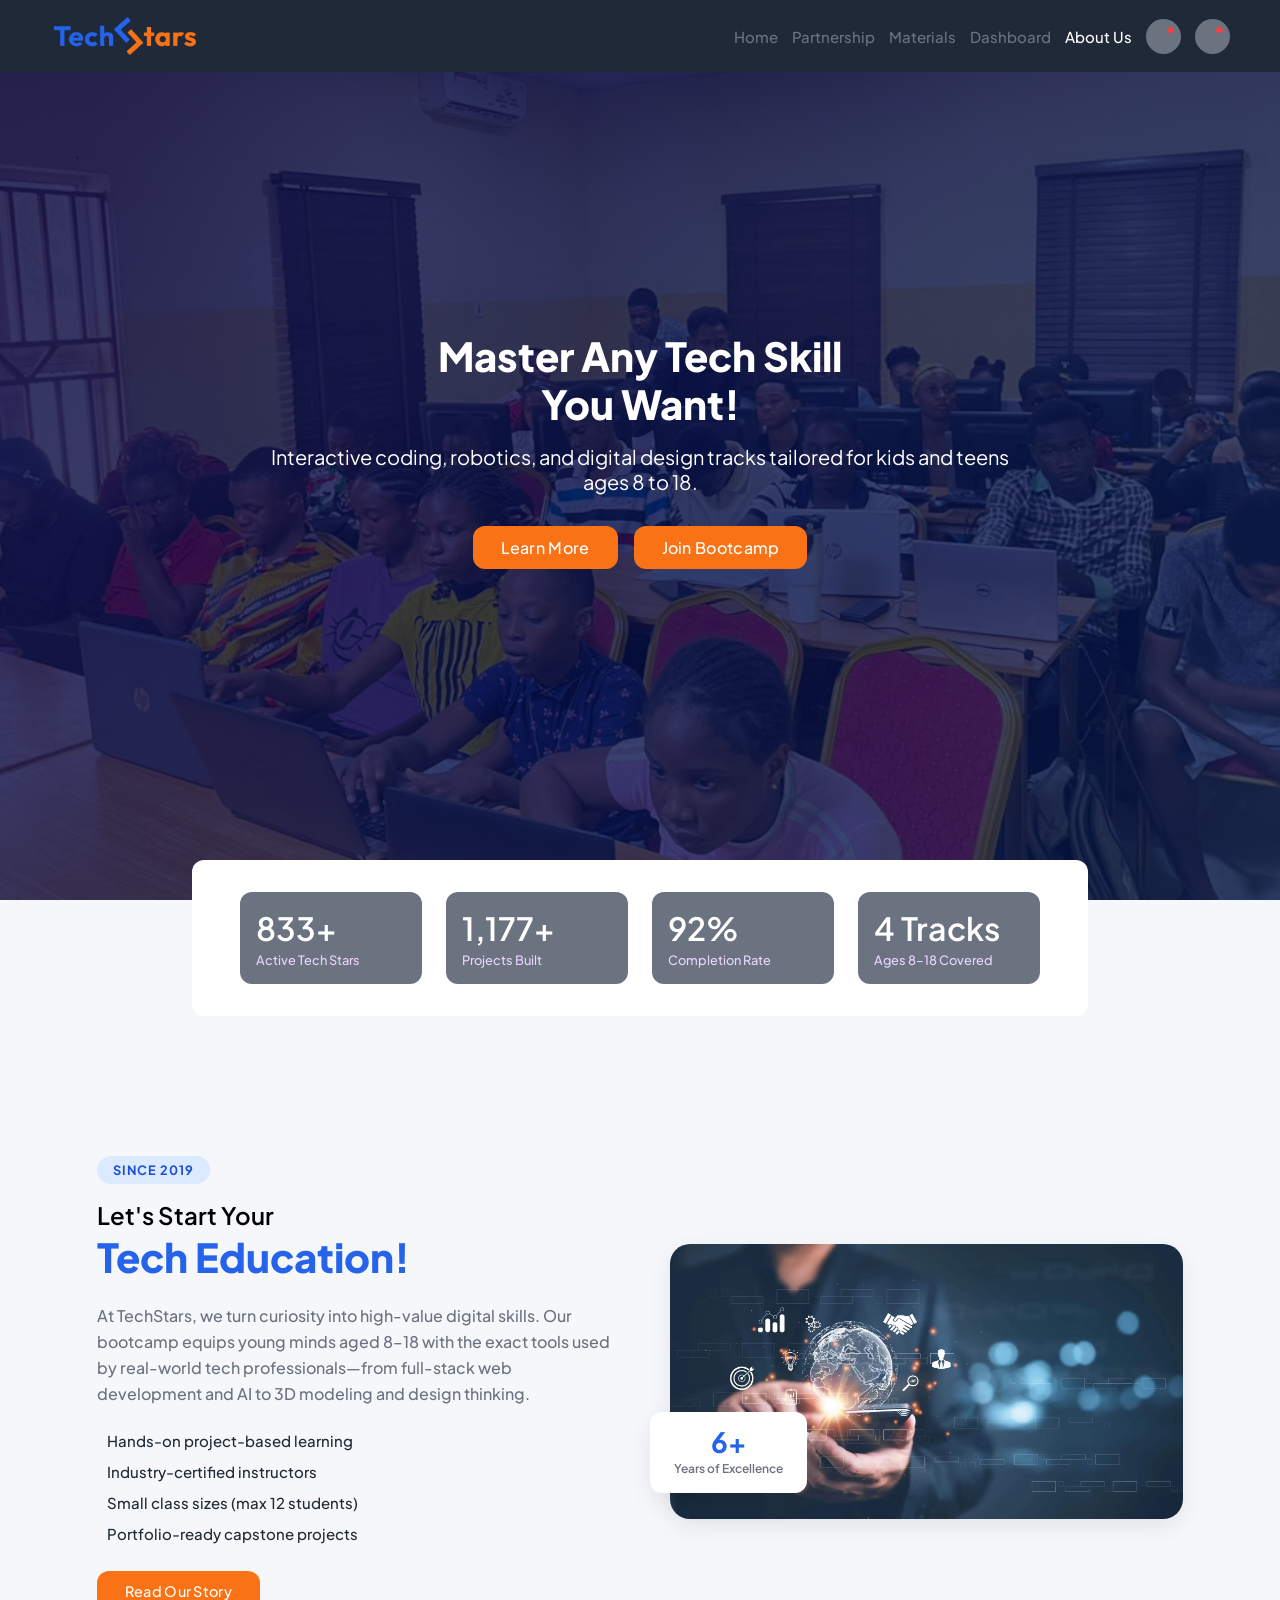
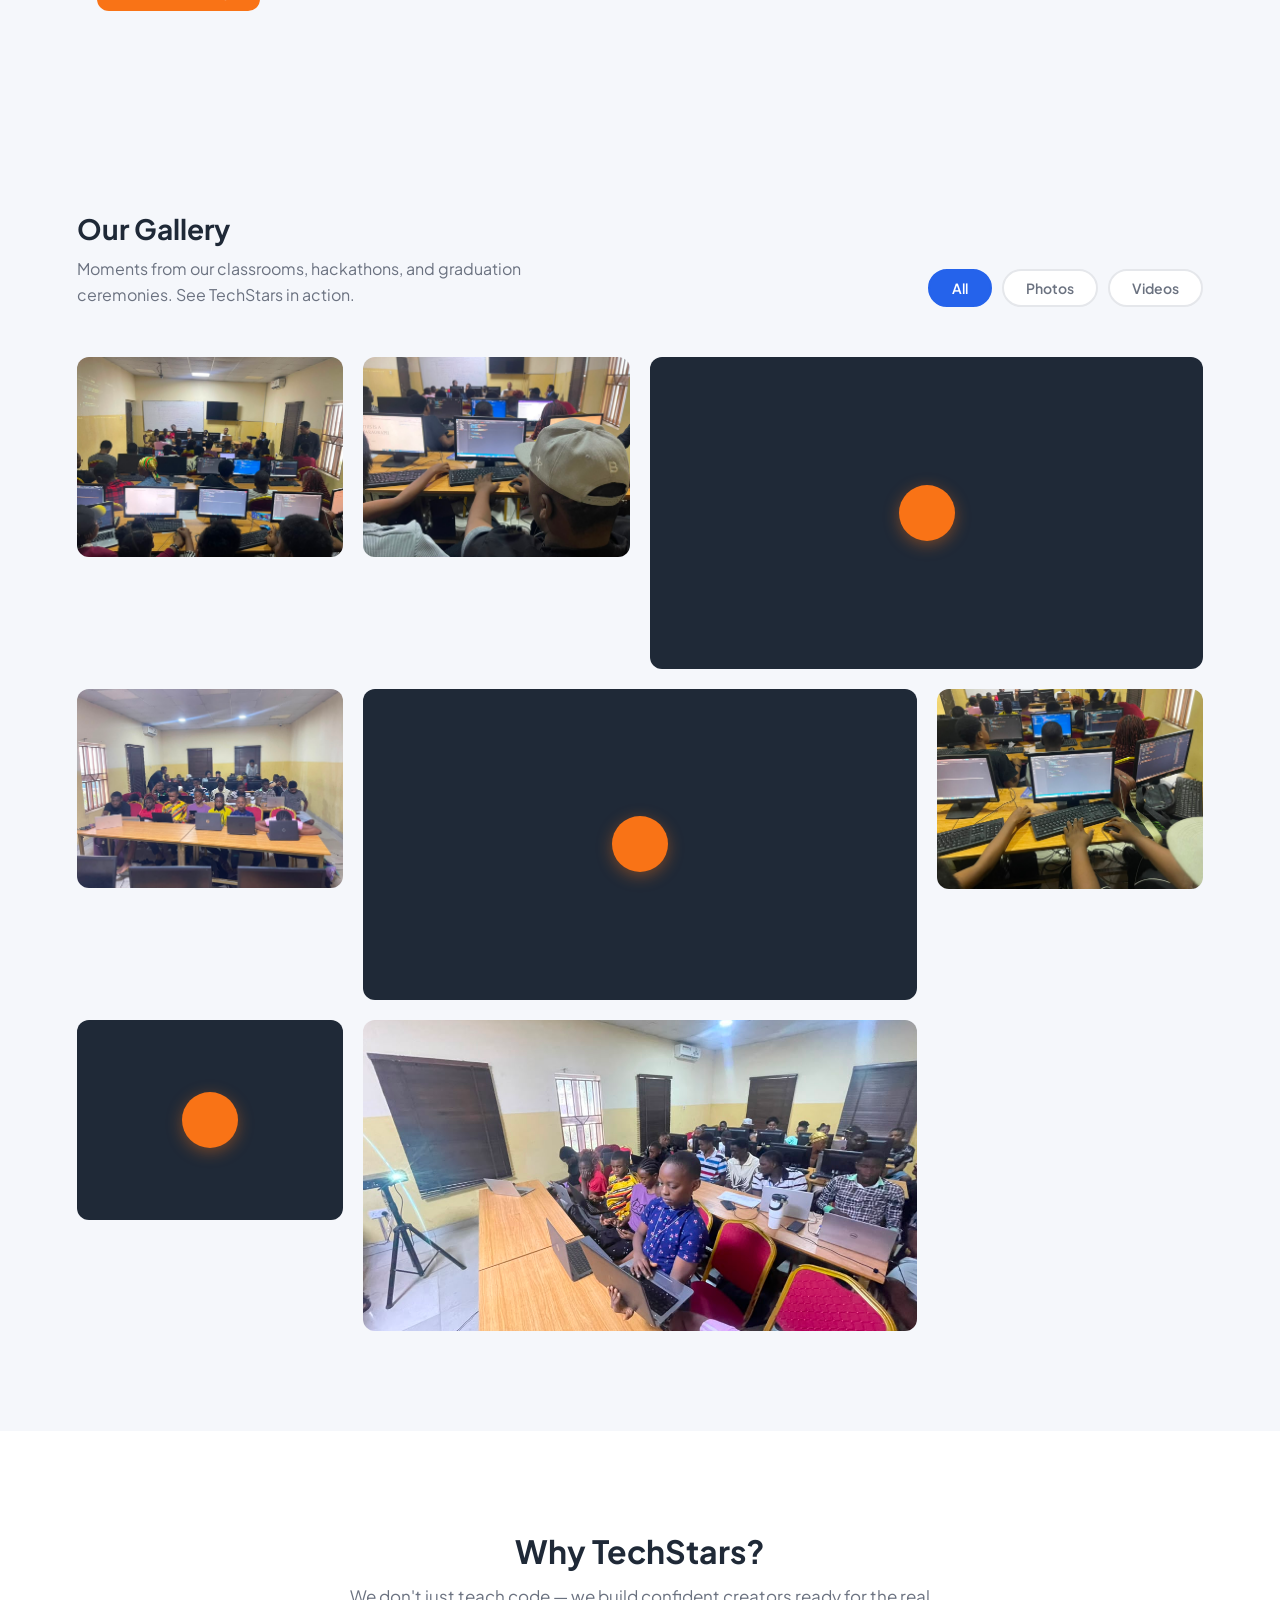
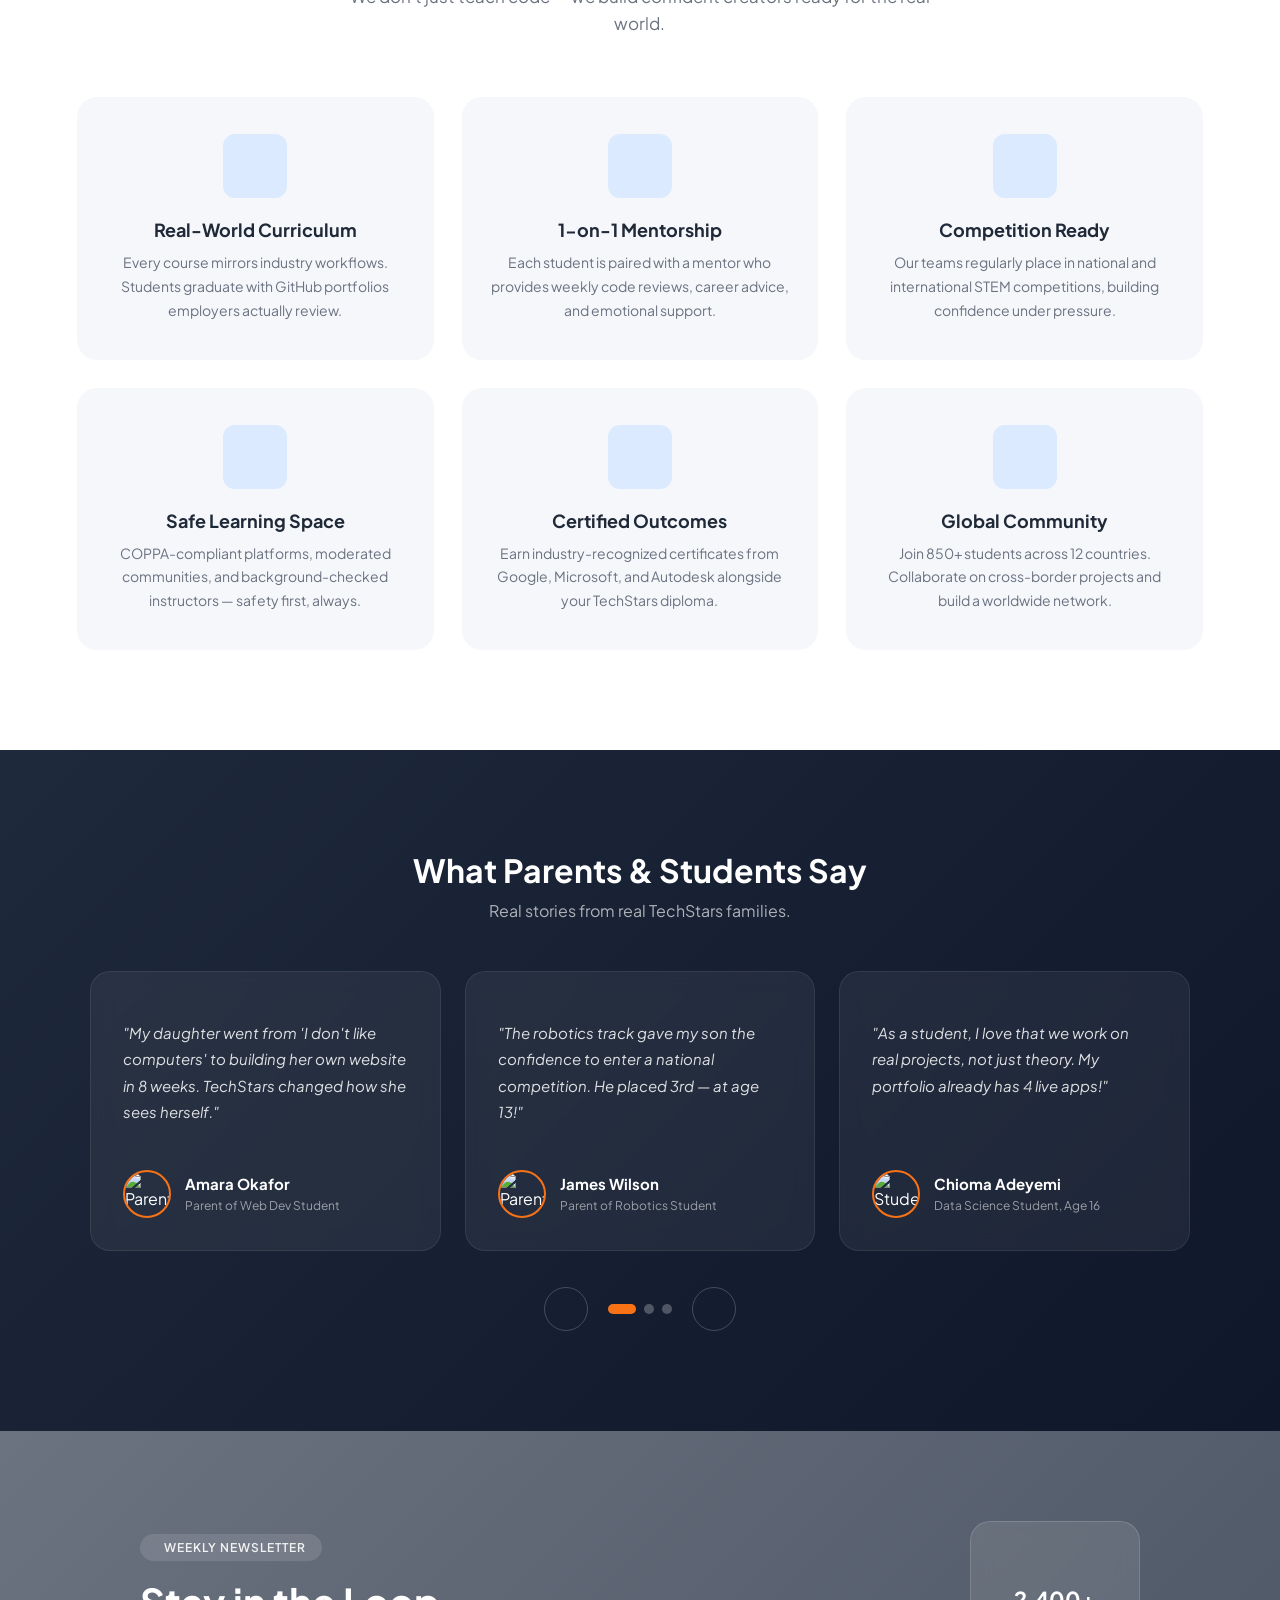
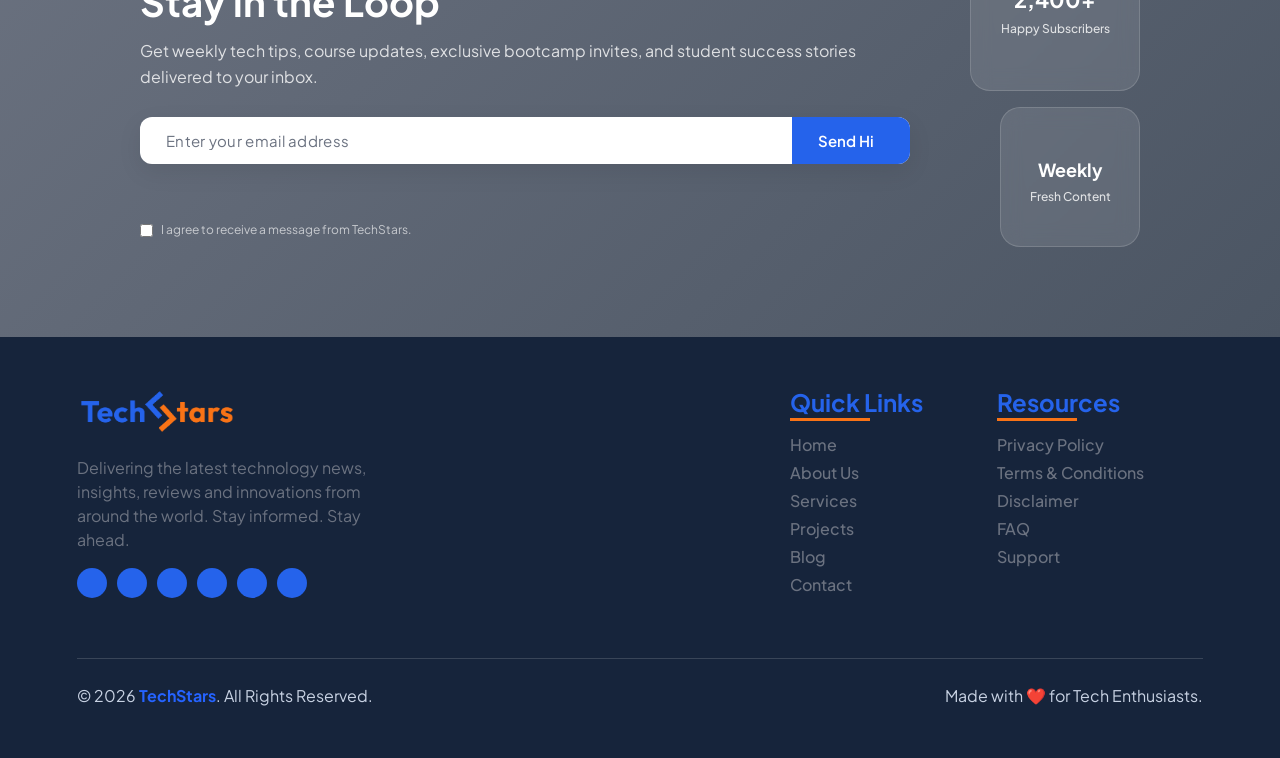
==== commit f9b618ad: "updated" ====
--- a/about.html
+++ b/about.html
@@ -470,11 +470,12 @@
           Delivering the latest technology news, insights, reviews and innovations from around the world. Stay informed. Stay ahead.
         </p>
         <div class="footer-social">
-          <a href=""><i class="fa-brands fa-facebook-f"></i></a>
-          <a href=""><i class="fa-brands fa-x-twitter"></i></a>
-          <a href=""><i class="fa-brands fa-linkedin-in"></i></a>
-          <a href=""><i class="fa-brands fa-instagram"></i></a>
-          <a href=""><i class="fa-brands fa-youtube"></i></a>
+            <a href="https://www.facebook.com/cite.uniport.ph/"><i class="fa-brands fa-facebook-f"></i></a>
+            <a href="mailto:citeuniport1@gmail.com"><i class="fa-brands fa-google-plus-g"></i></a>
+            <a href="https://www.linkedin.com/in/cite-uniport-0b00b81b7"><i class="fa-brands fa-linkedin-in"></i></a>
+            <a href="https://twitter.com/citeuniport1"><i class="fa-brands fa-x-twitter"></i></a>
+            <a href="https://www.instagram.com/cite_uniport/"><i class="fa-brands fa-instagram"></i></a>
+            <a href="https://www.youtube.com/channel/UC_jkWjtlGM2gTJvcW7JleCA"><i class="fa-brands fa-youtube"></i></a>
         </div>
       </div>
       <div class="footer-col"></div>
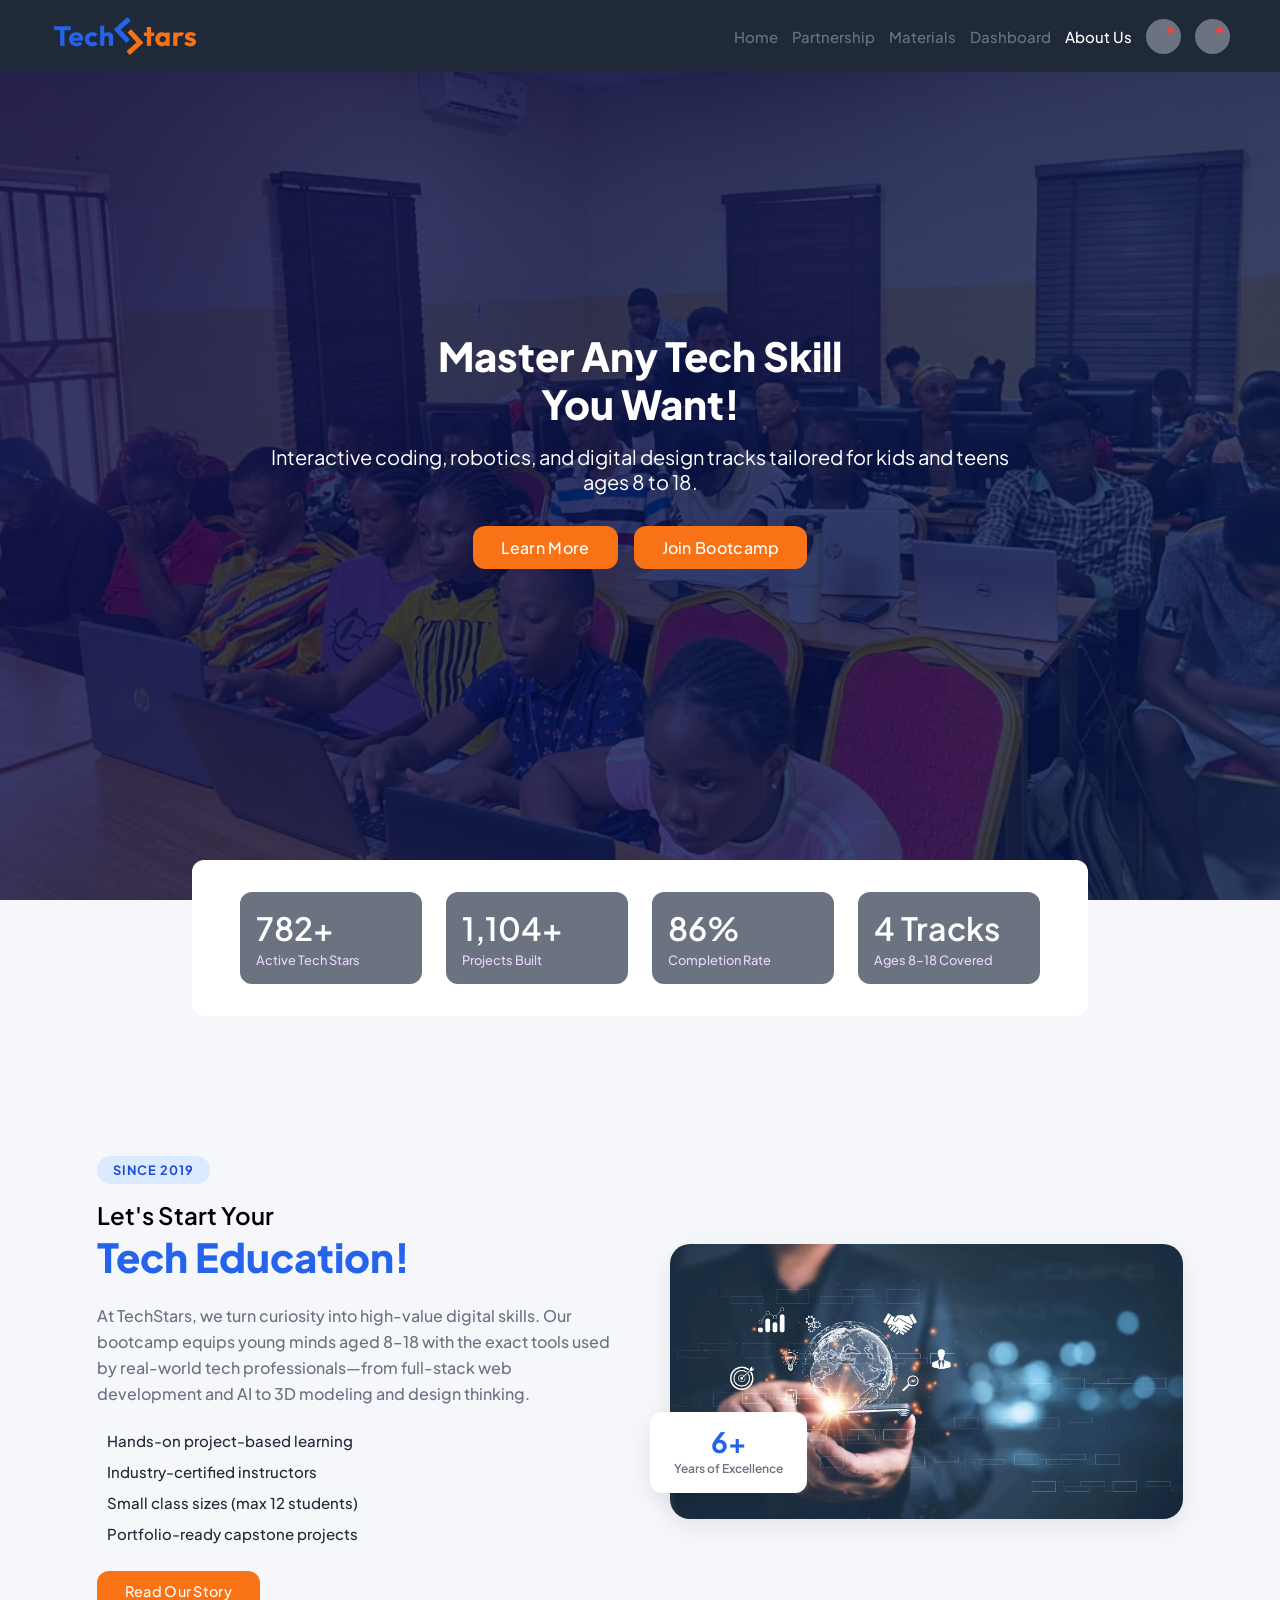
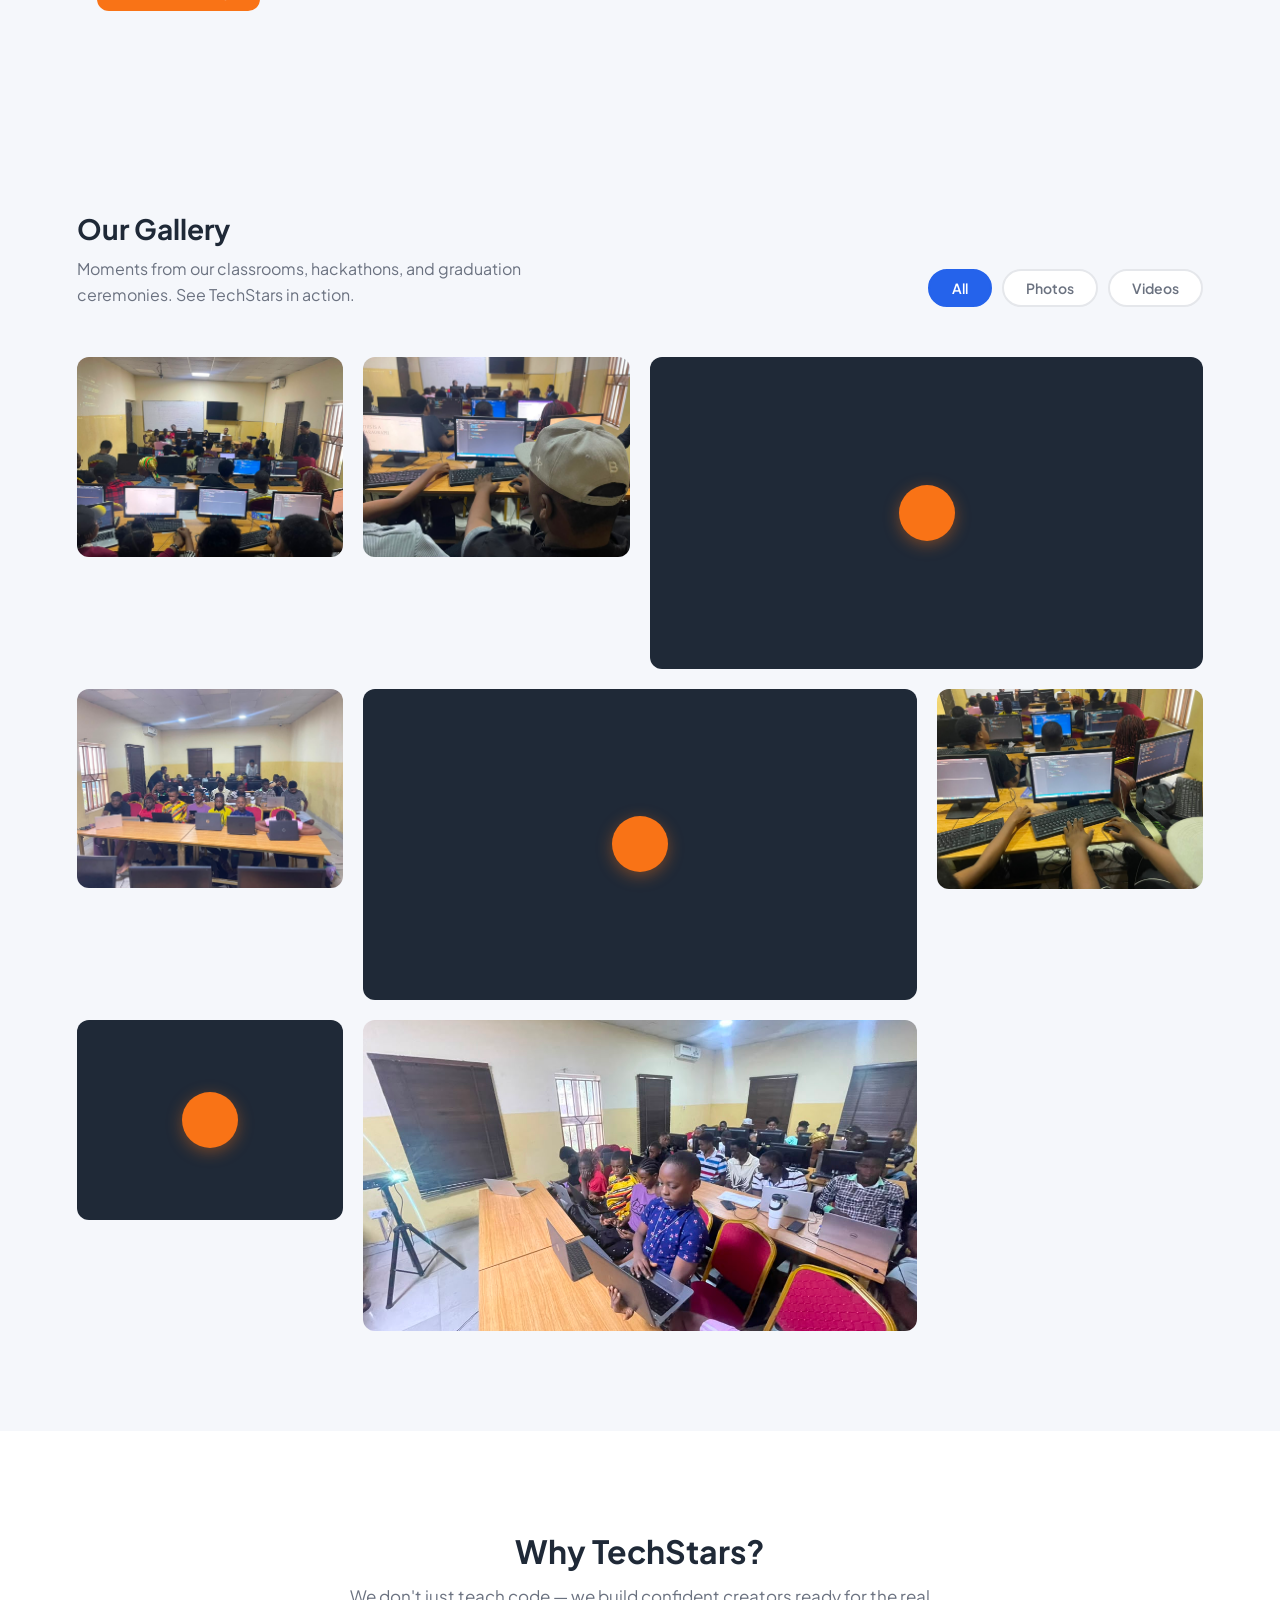
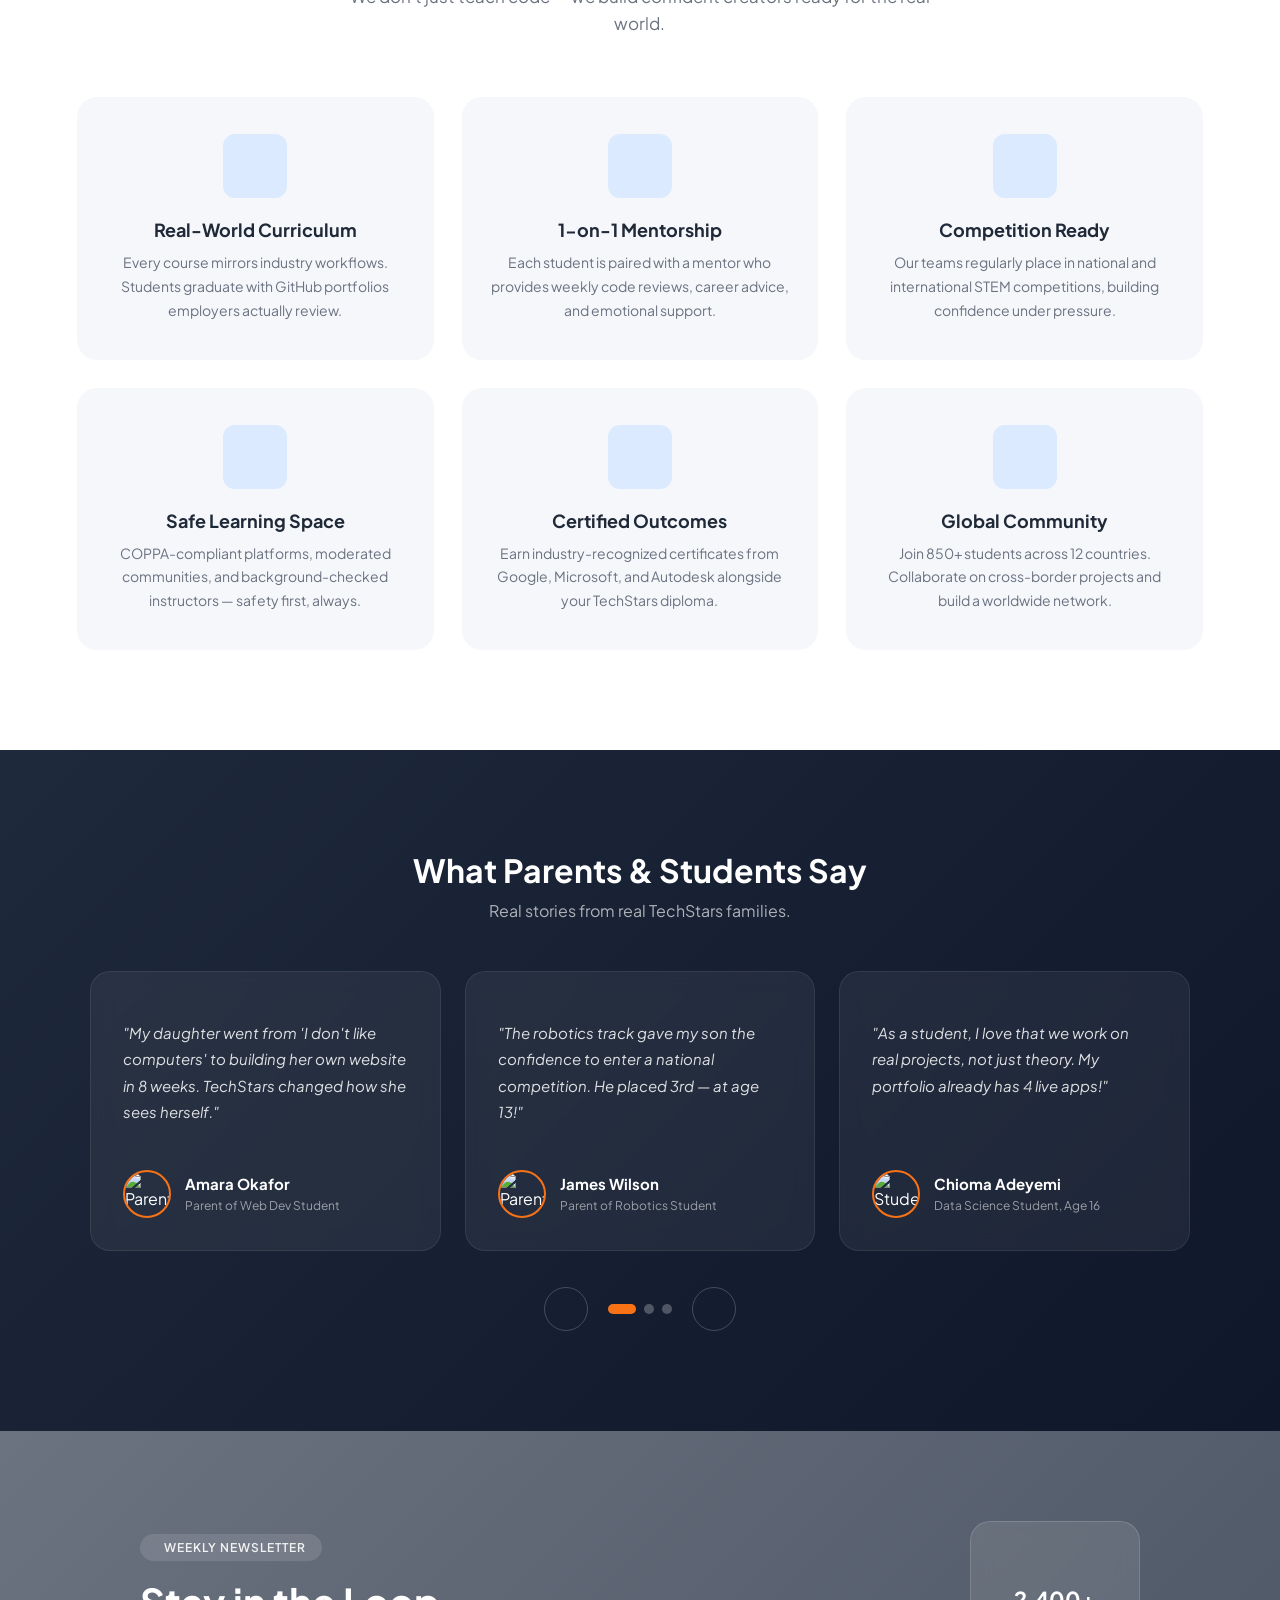
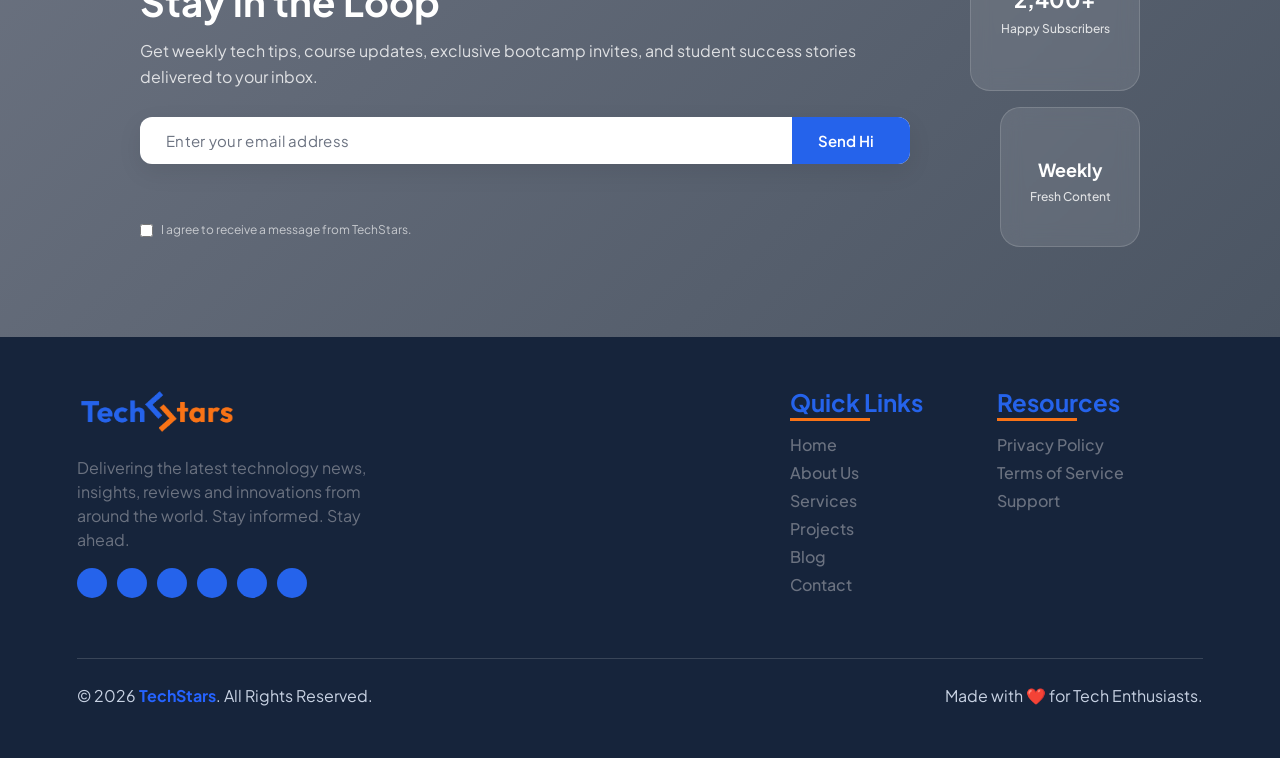
==== commit ff5d0c97: "updated" ====
--- a/about.html
+++ b/about.html
@@ -494,11 +494,9 @@
       <div class="footer-col">
         <h3 class="foot-title">Resources</h3>
         <ul class="foot-link">
-          <a href="#Privacy">Privacy Policy</a>
-          <a href="#t&c">Terms & Conditions</a>
-          <a href="#Disclaimer">Disclaimer</a>
-          <a href="#FAQ">FAQ</a>
-          <a href="#Support">Support</a>
+          <a href="#">Privacy Policy</a>
+          <a href="#">Terms of Service</a>
+          <a href="#">Support</a>
         </ul>
       </div>
     </div>
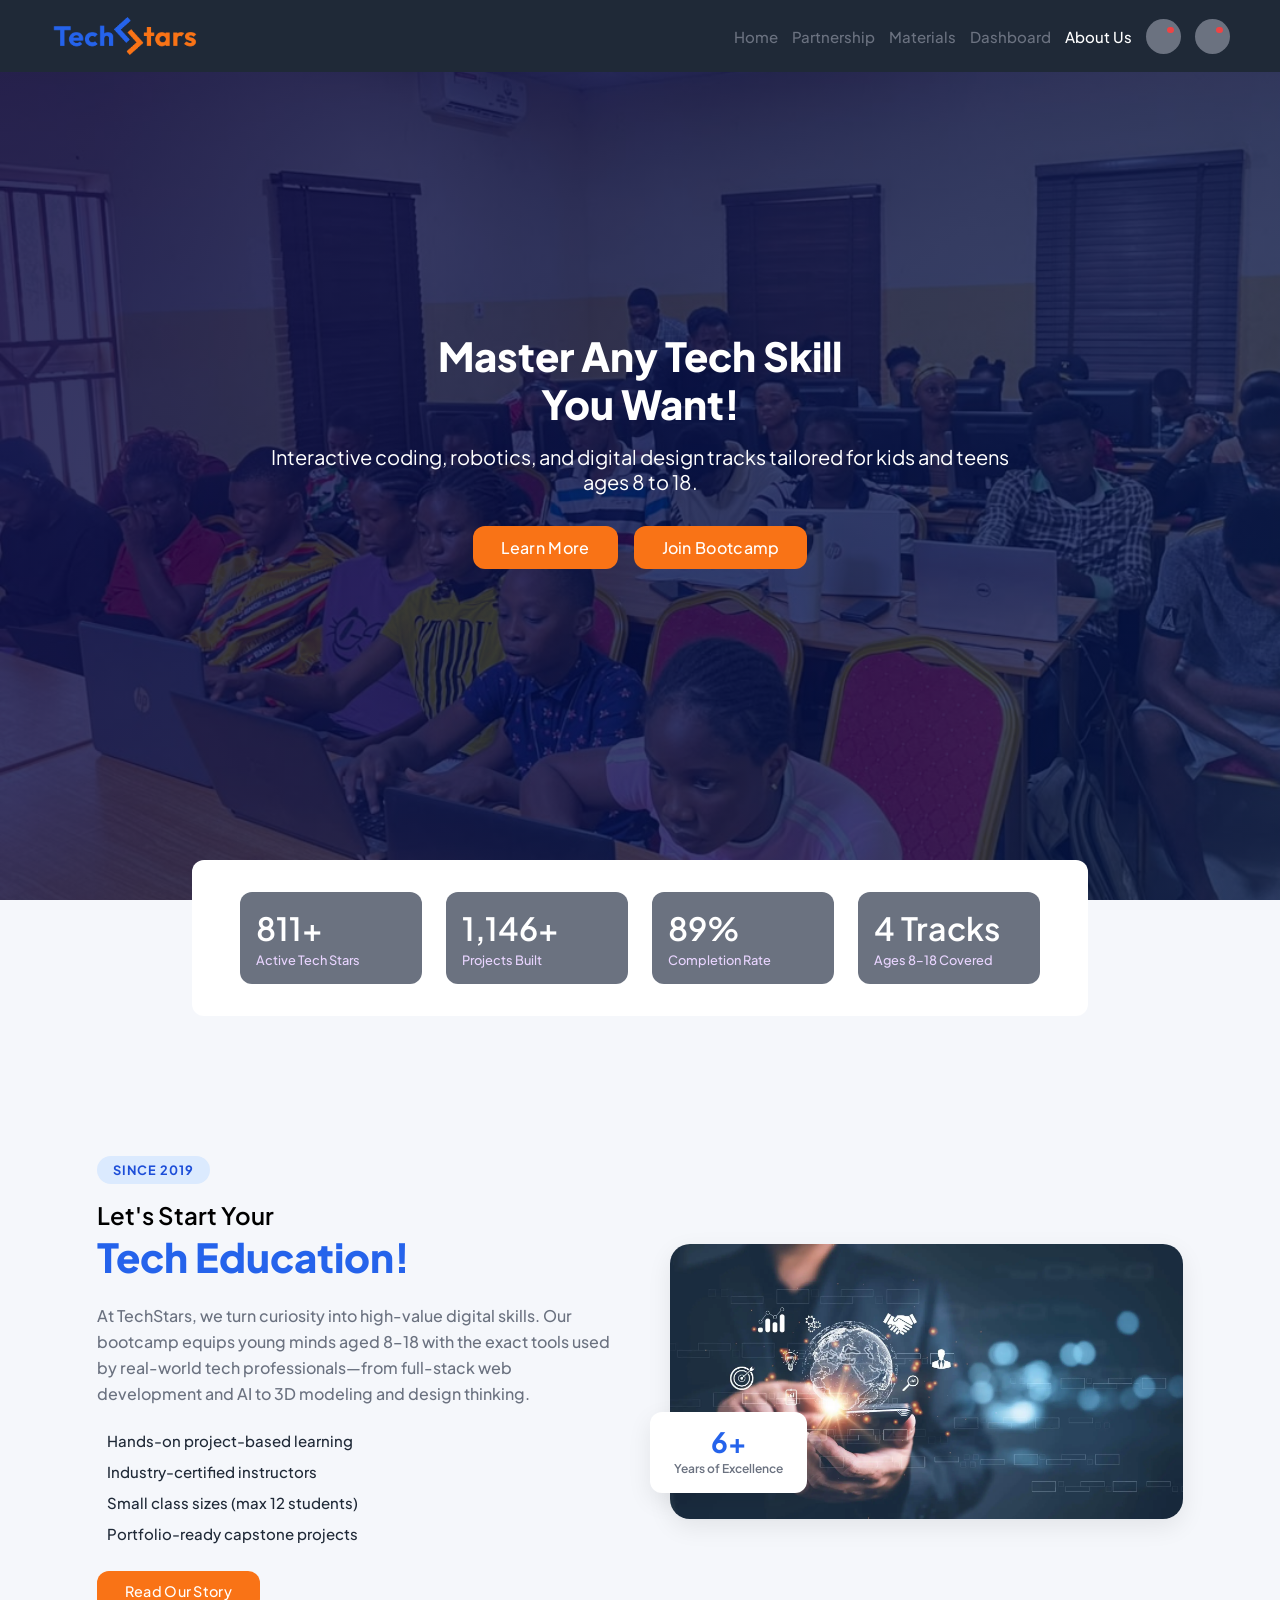
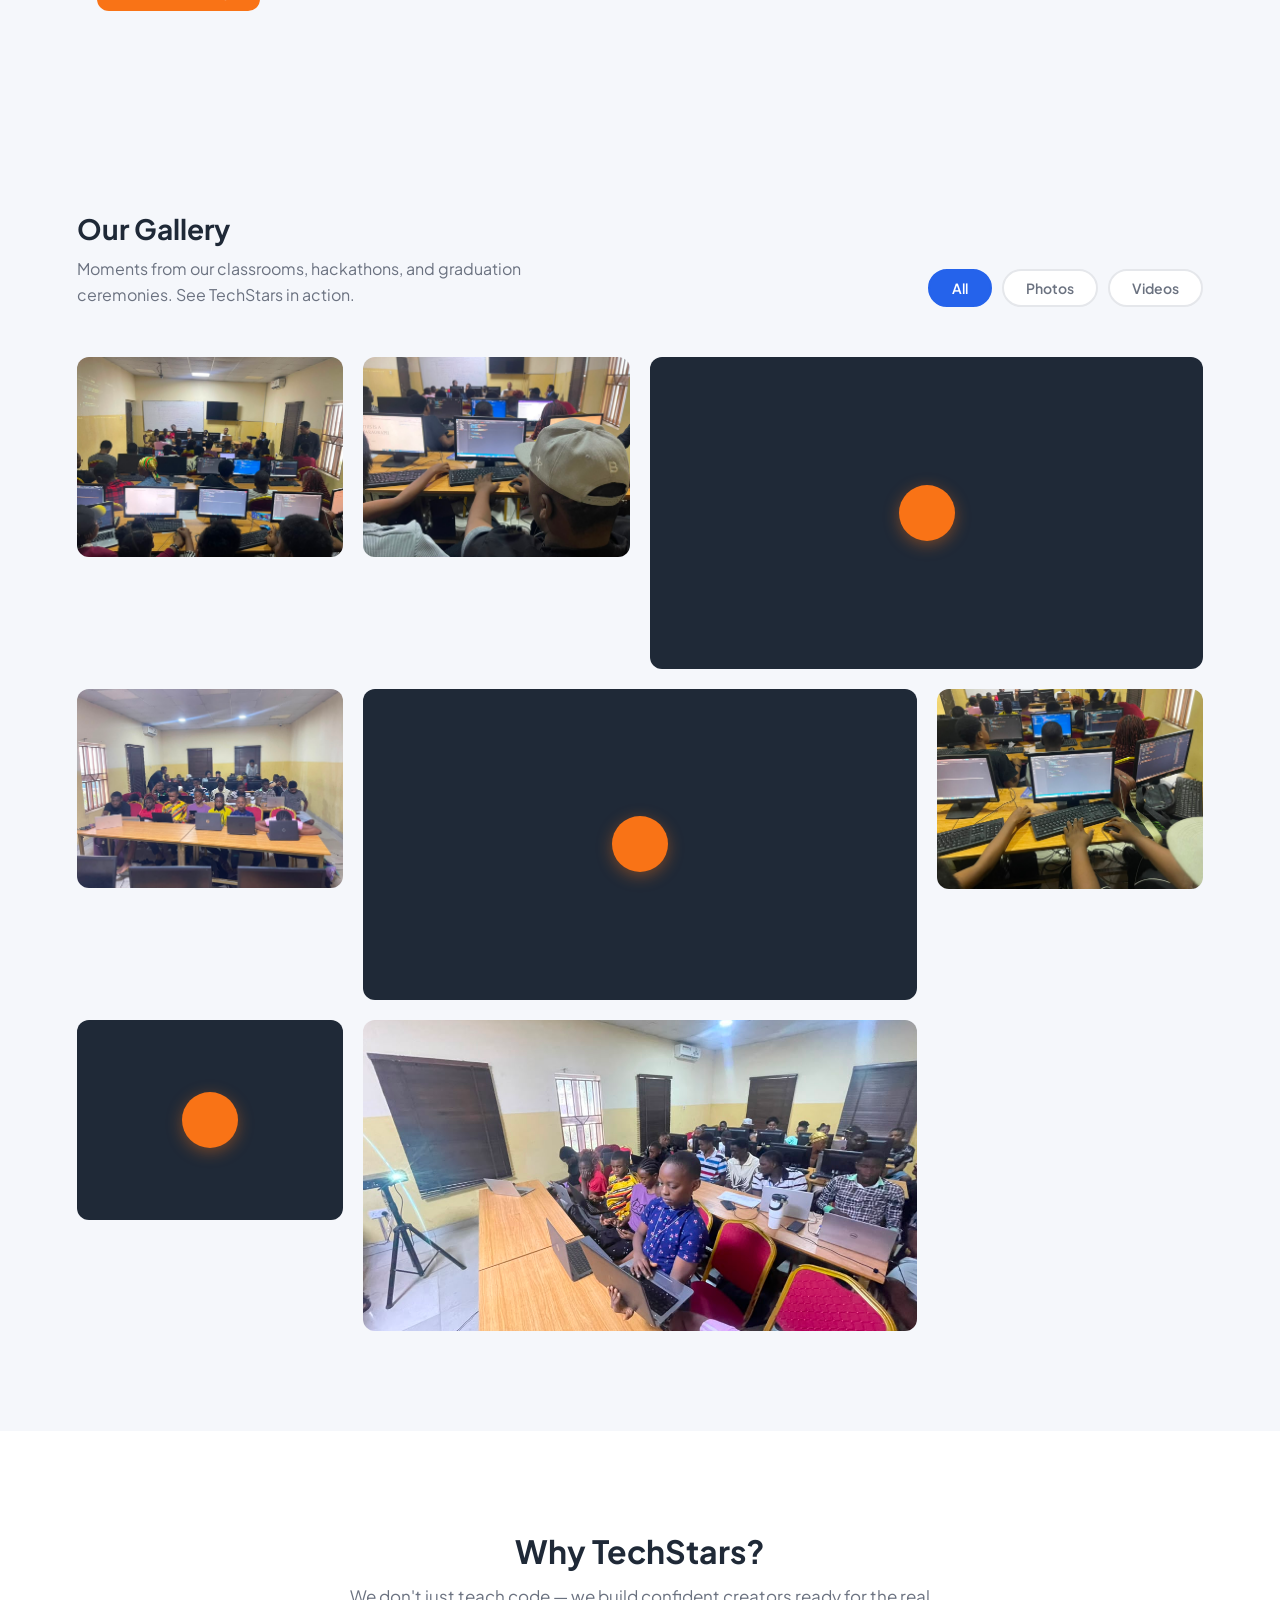
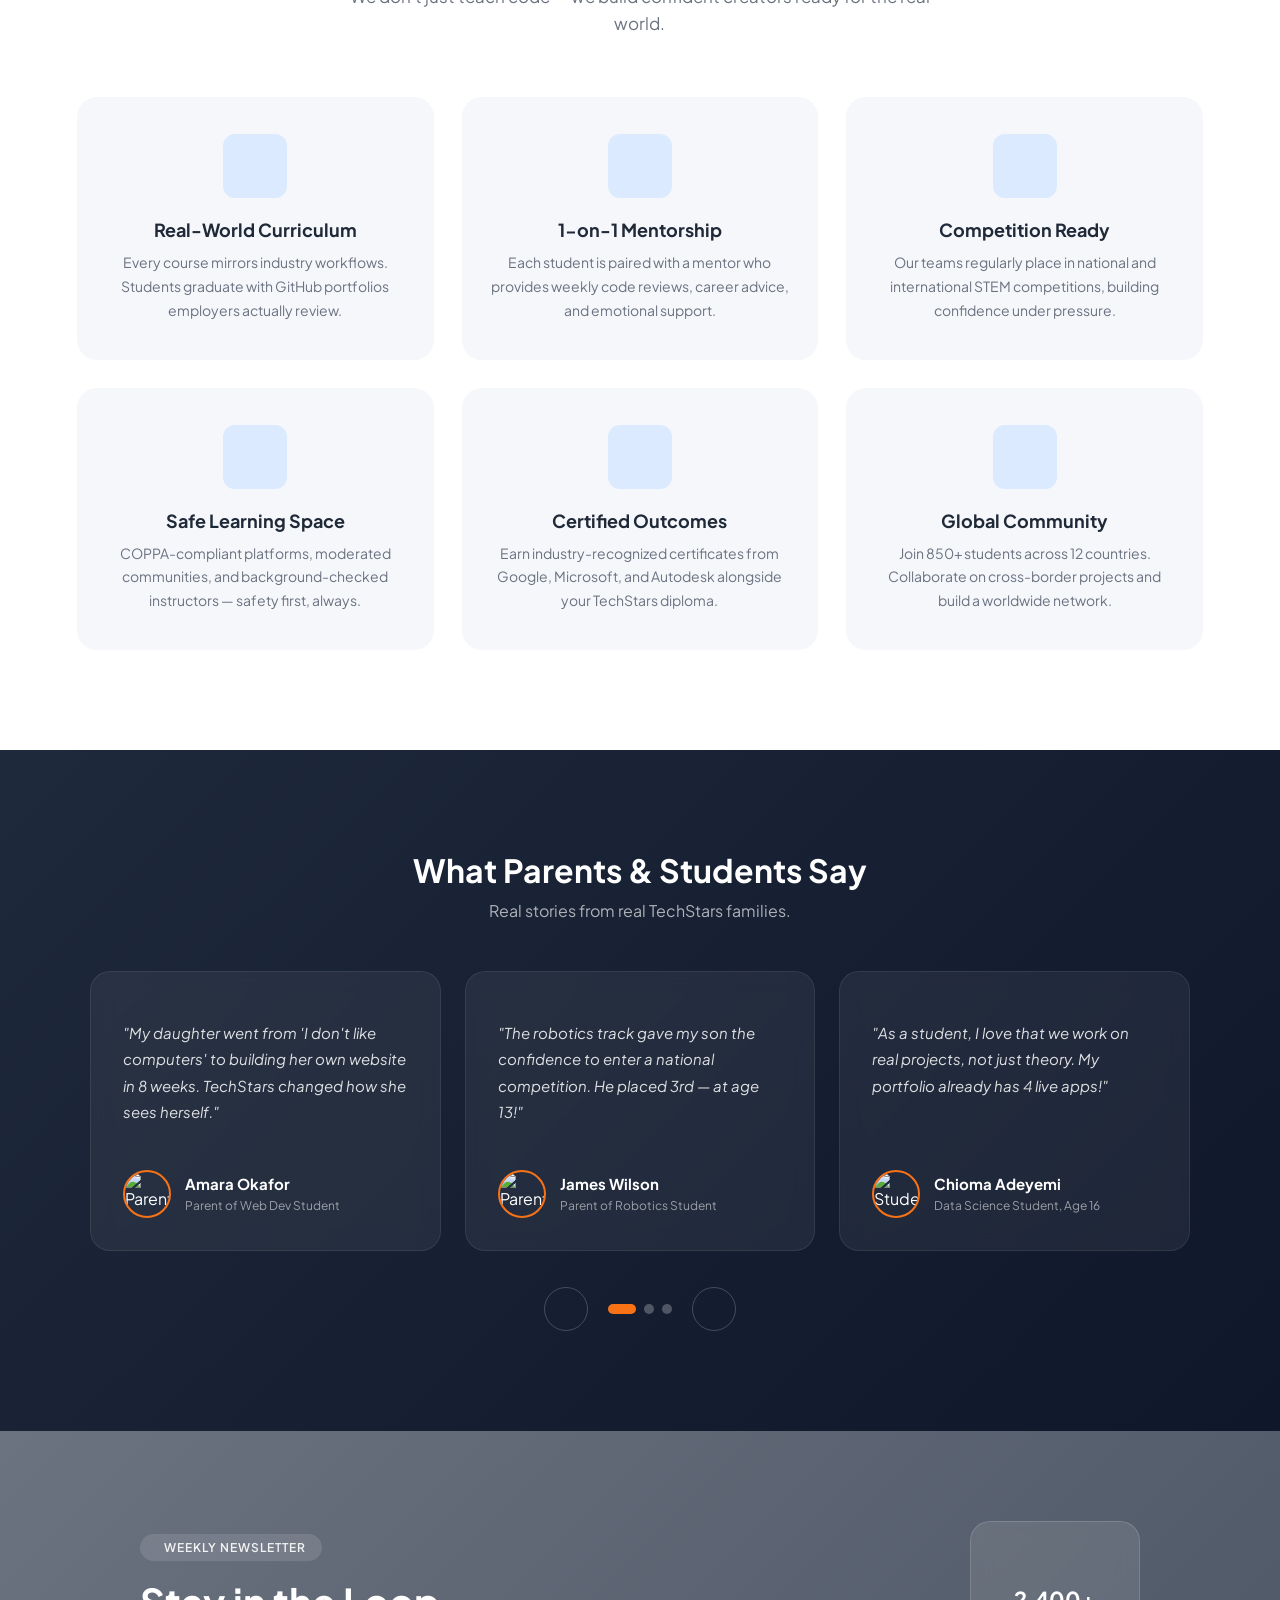
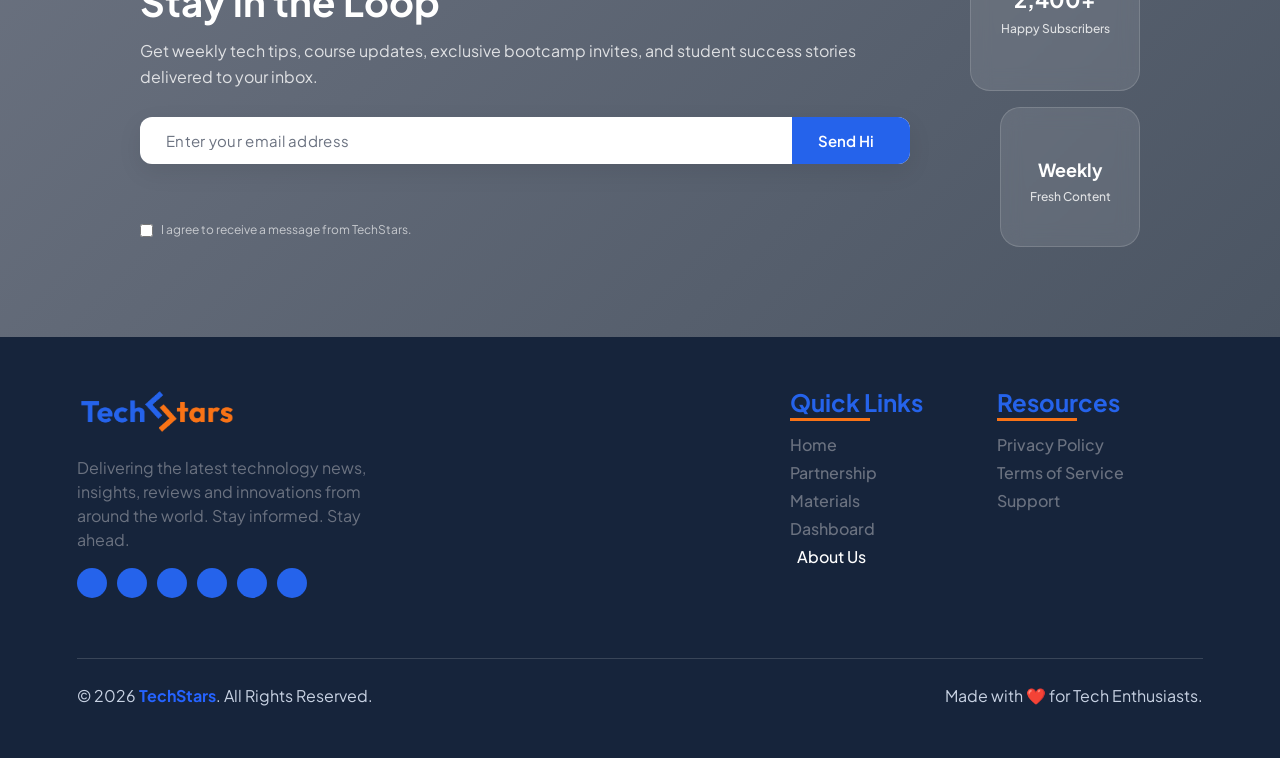
==== commit 76ff27c9: "updated footer" ====
--- a/about.html
+++ b/about.html
@@ -483,12 +483,11 @@
       <div class="footer-col">
         <h3 class="foot-title">Quick Links</h3>
         <ul class="foot-link">
-          <a href="#Home">Home</a>
-          <a href="#About-us">About Us</a>
-          <a href="#Services">Services</a>
-          <a href="#Projects">Projects</a>
-          <a href="#Blog">Blog</a>
-          <a href="#Contact">Contact</a>
+          <a href="index.html">Home</a>
+          <a href="partnerships.html">Partnership</a>
+          <a href="orders.html">Materials</a>
+          <a href="student_dashboard.html">Dashboard</a>
+          <a href="#" class="active">About Us</a>
         </ul>
       </div>
       <div class="footer-col">
--- a/asset/about.css
+++ b/asset/about.css
@@ -509,7 +509,8 @@
   transition: all linear .3s;
 }
 
-.foot-link a:hover{
+.foot-link a:hover,
+.foot-link a.active{
   color: var(--surface);
   transform: translateX(7px);
 }
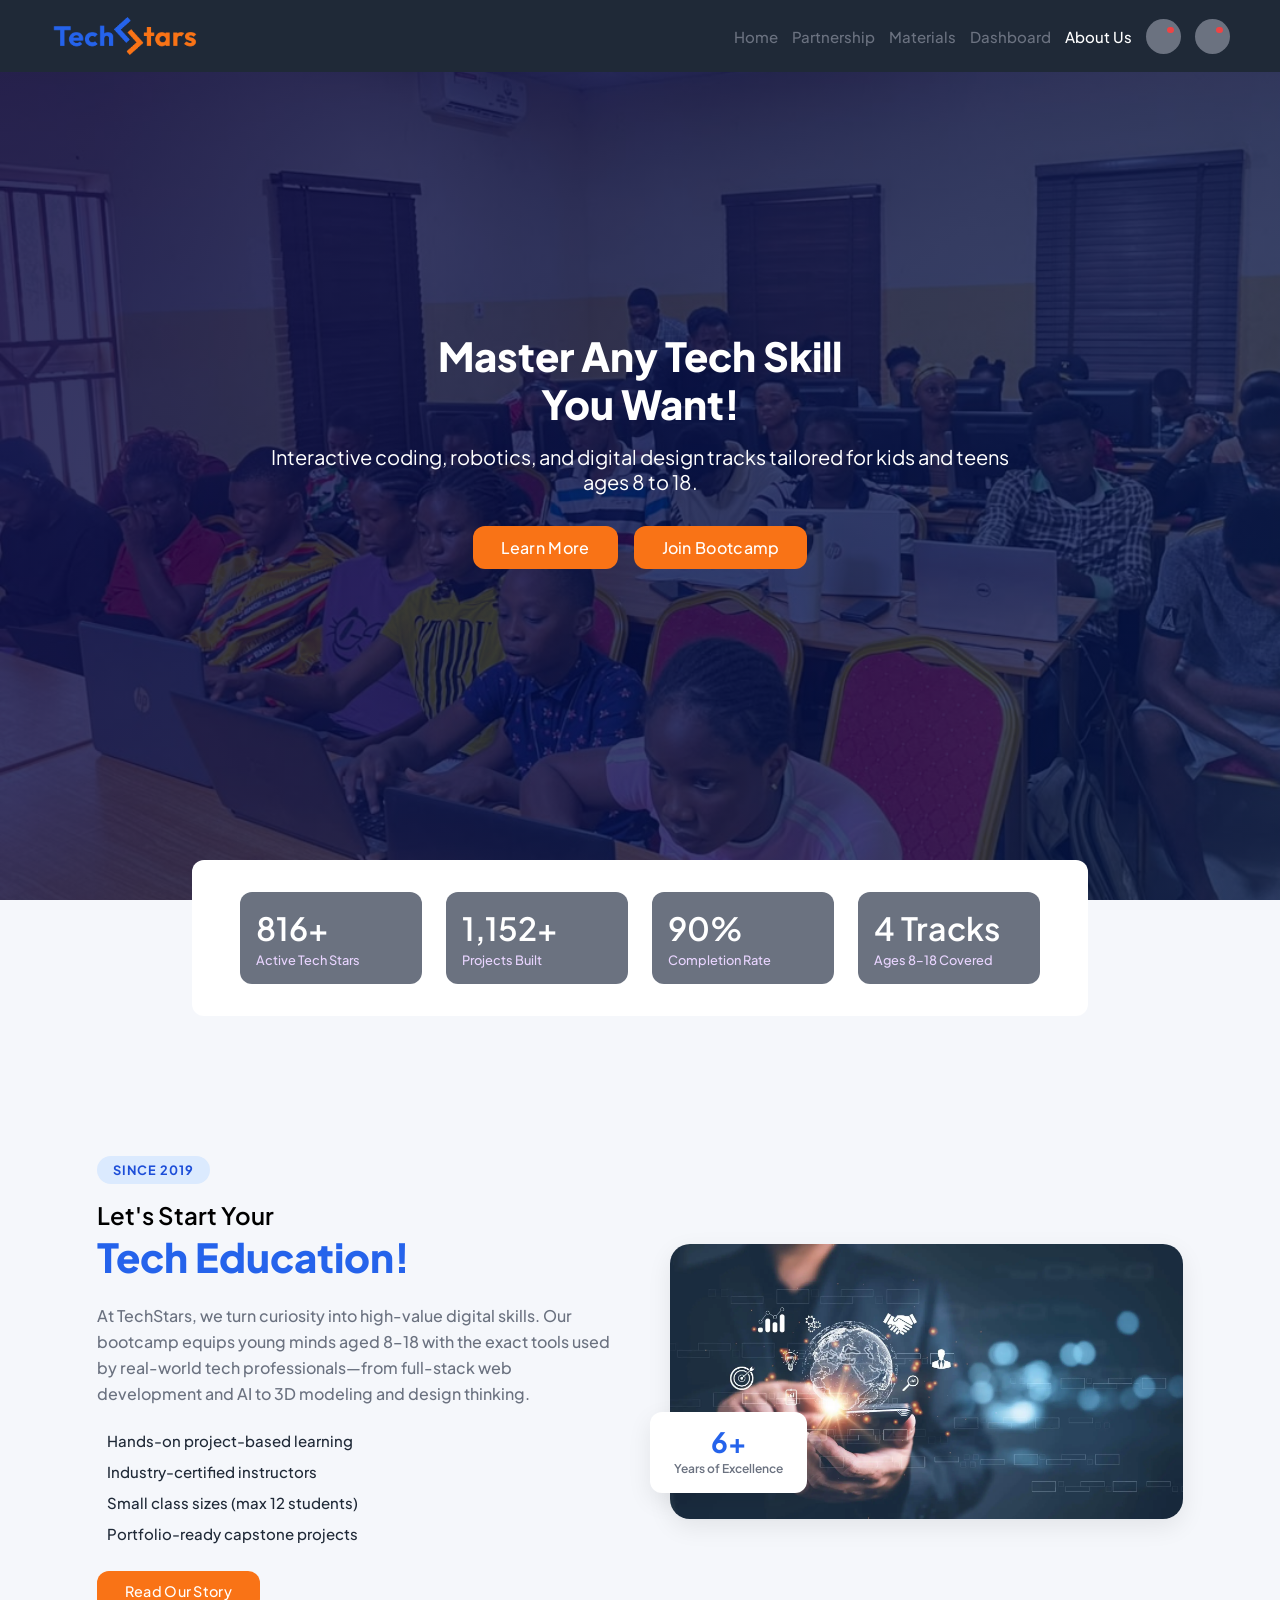
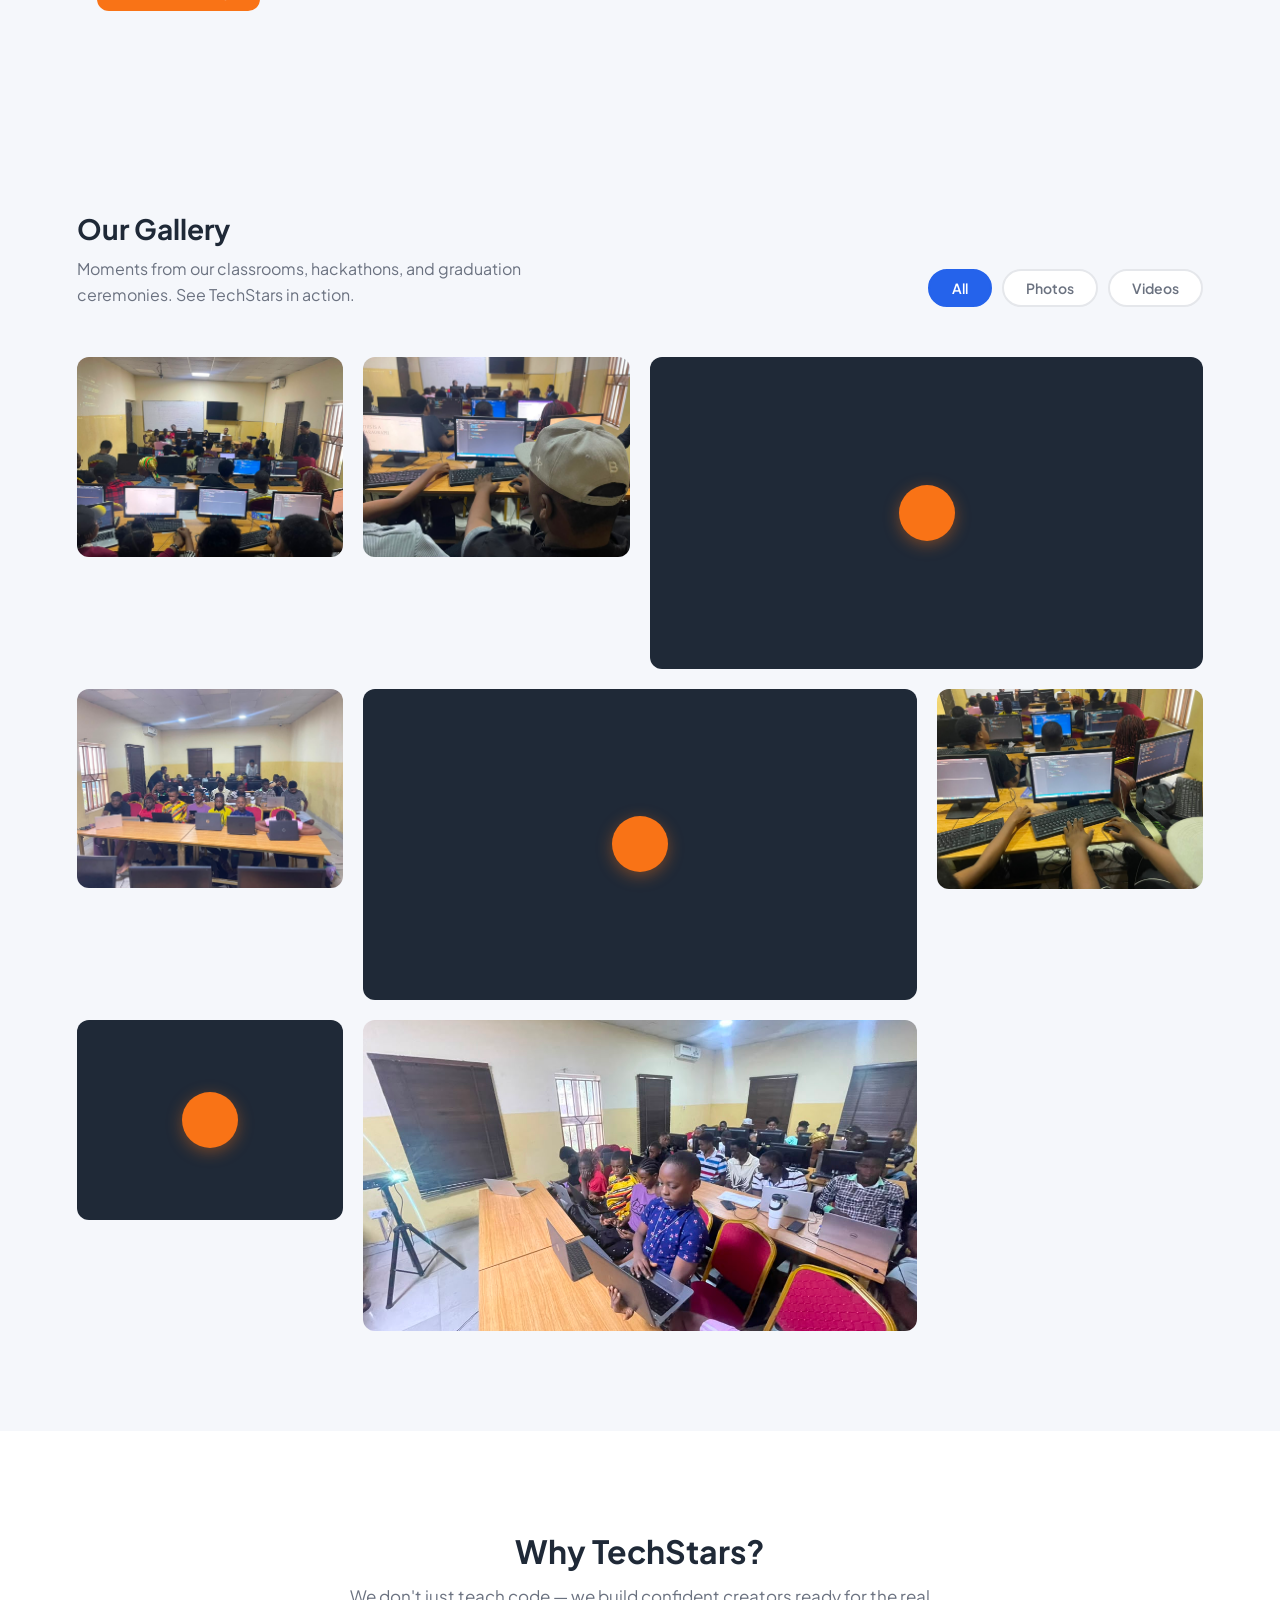
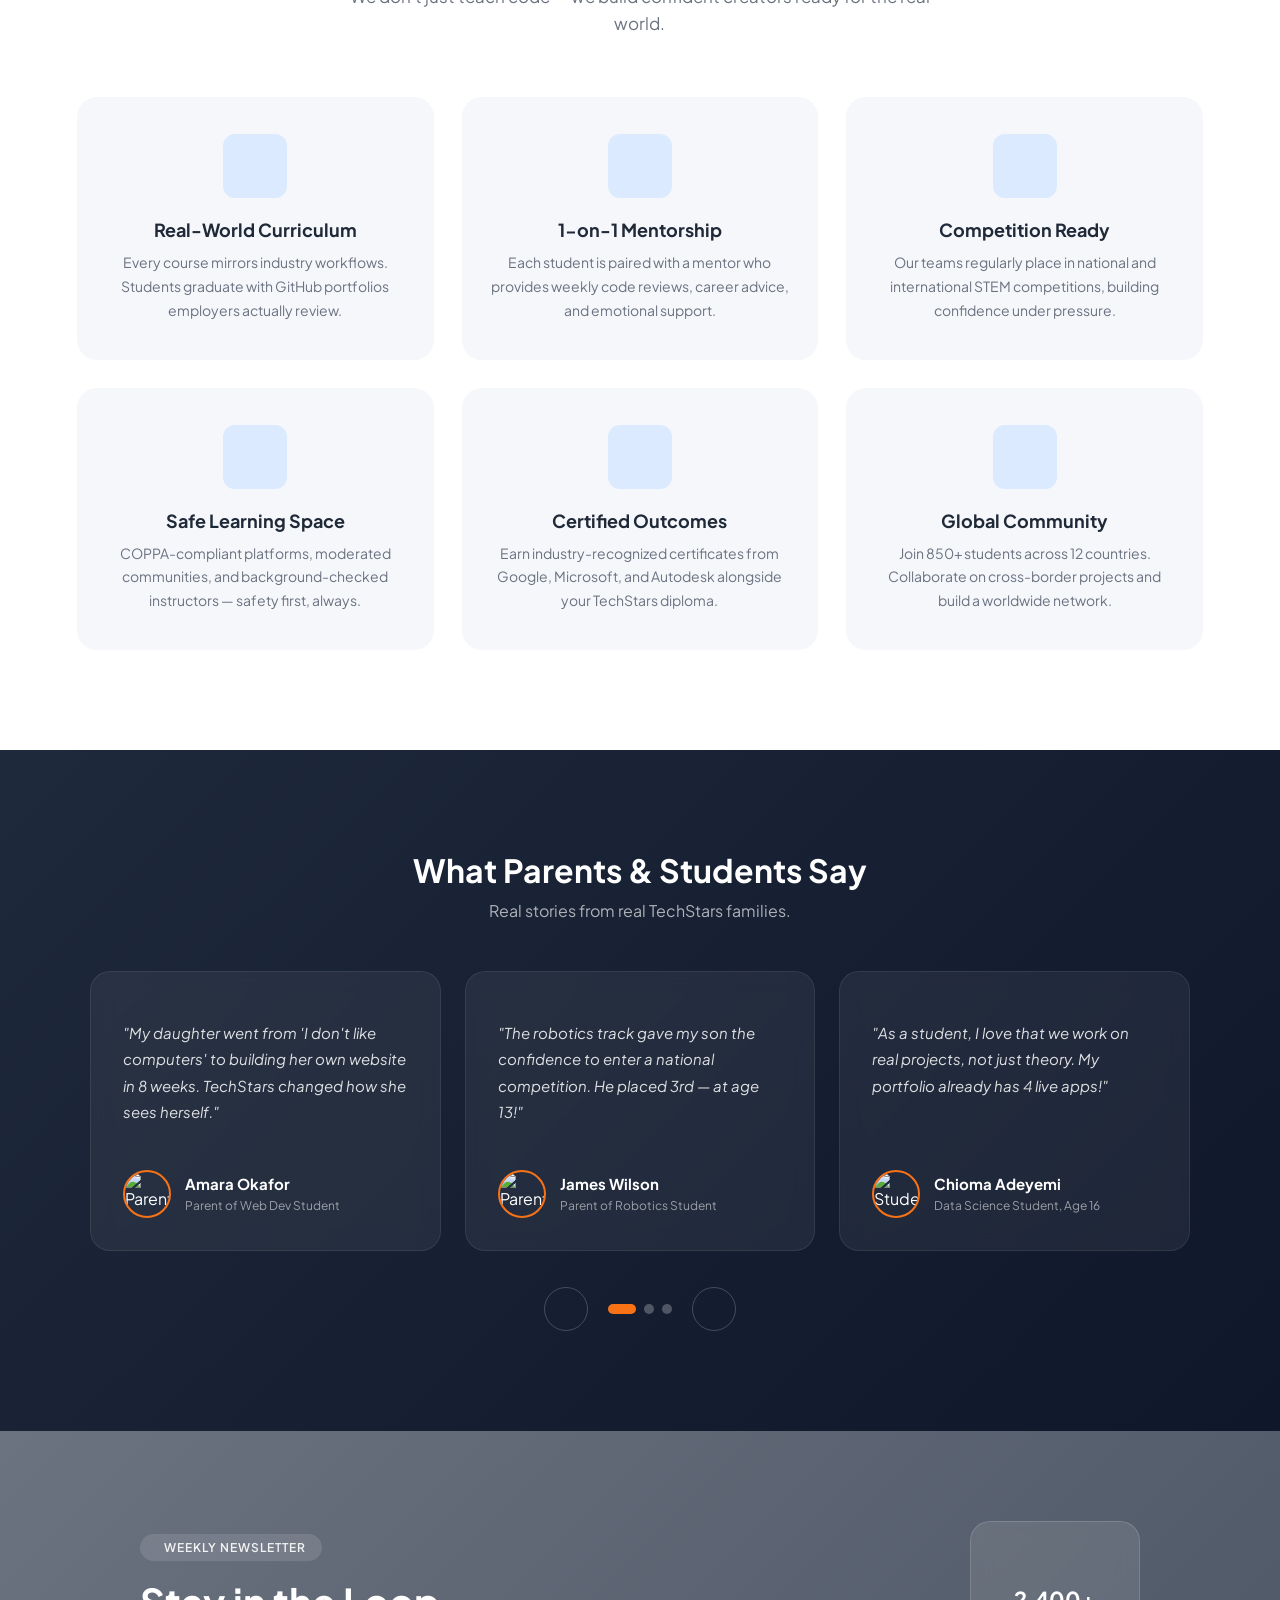
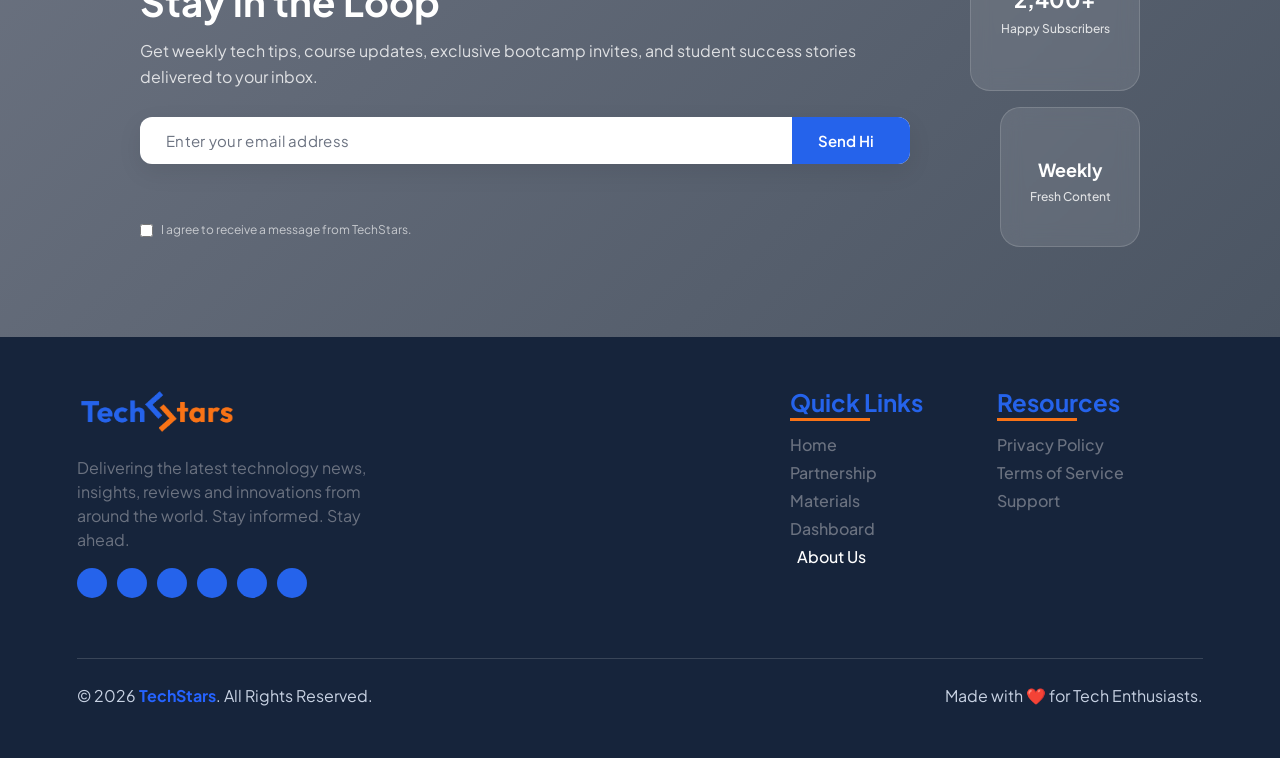
==== commit 3ccf4b57: "ajusted all the links" ====
--- a/about.html
+++ b/about.html
@@ -15,7 +15,7 @@
       <nav>
         <a href="index.html">home</a>
         <a href="partnerships.html">partnership</a>
-        <a href="orders.html">materials</a>
+        <a href="homes.html">materials</a>
         <a href="student_dashboard.html">dashboard</a>
         <a href="#" class="active">about us</a>
       </nav>
@@ -485,7 +485,7 @@
         <ul class="foot-link">
           <a href="index.html">Home</a>
           <a href="partnerships.html">Partnership</a>
-          <a href="orders.html">Materials</a>
+          <a href="homes.html">Materials</a>
           <a href="student_dashboard.html">Dashboard</a>
           <a href="#" class="active">About Us</a>
         </ul>
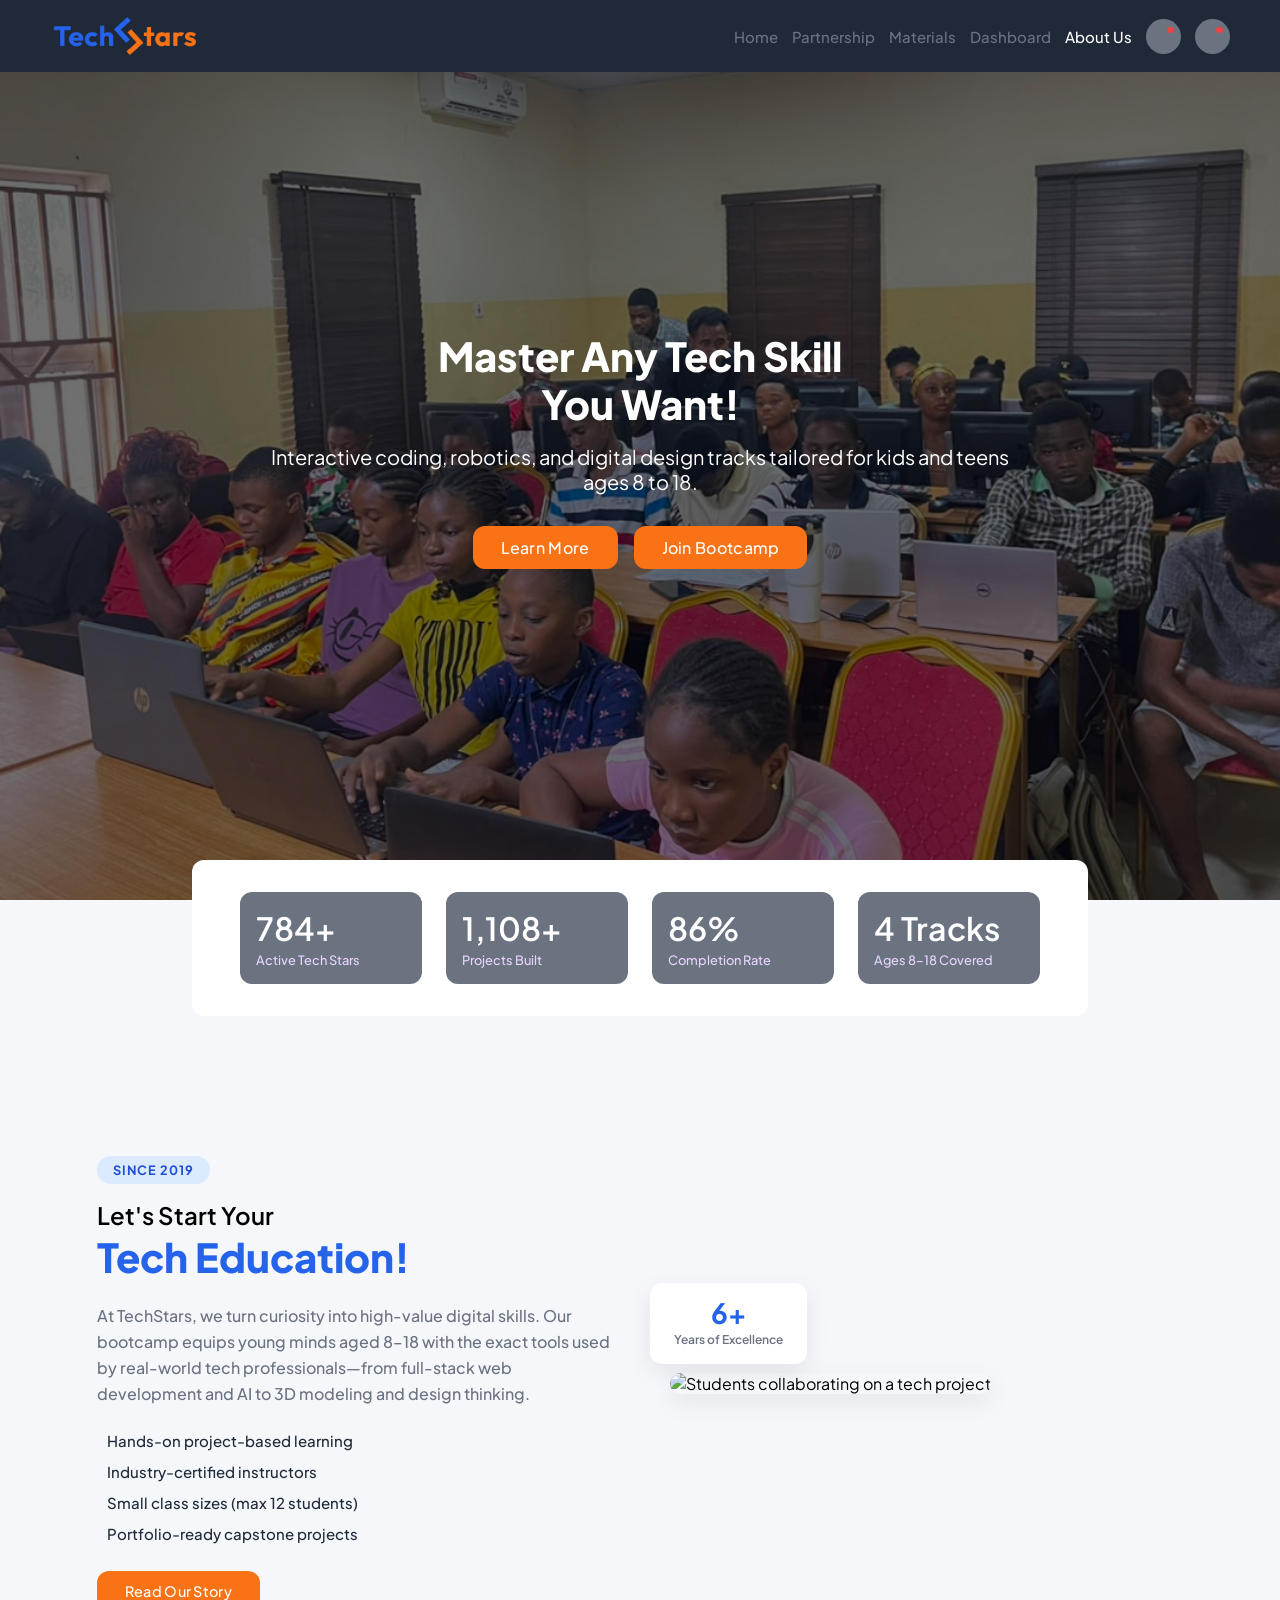
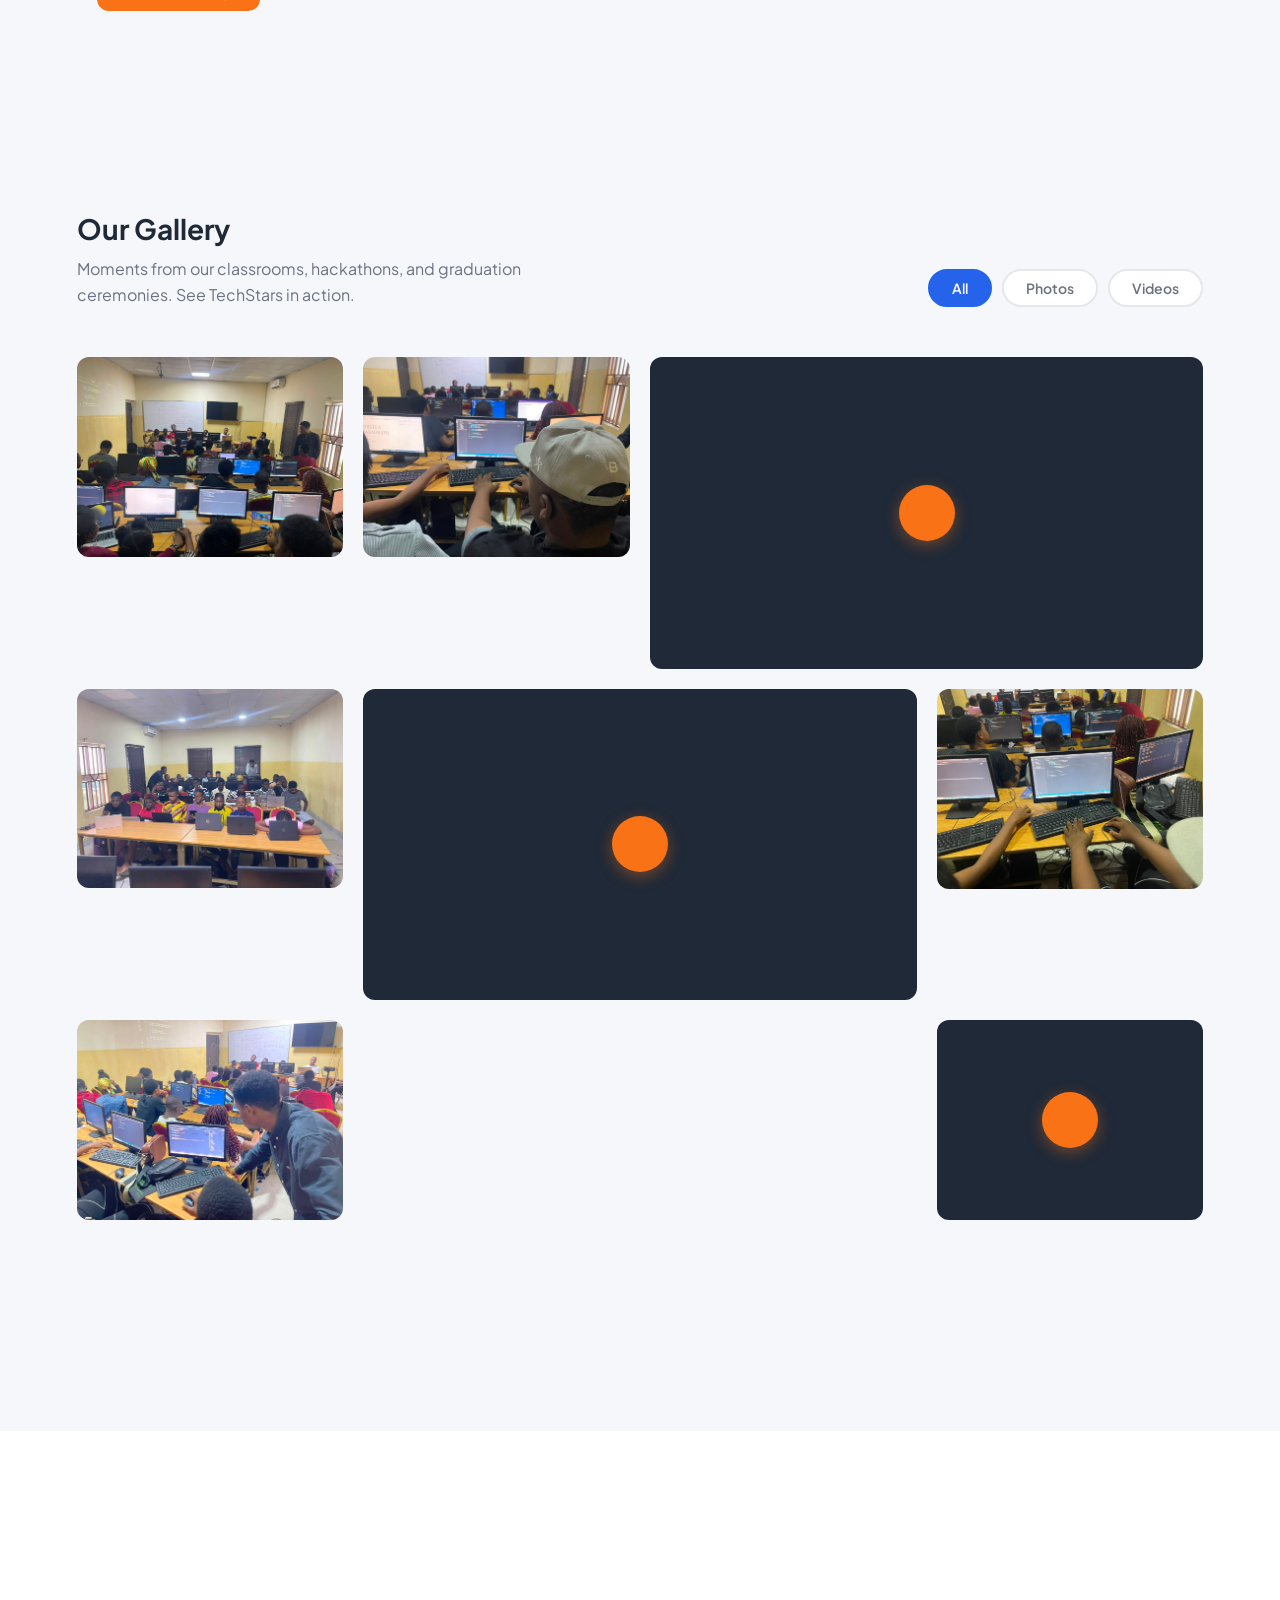
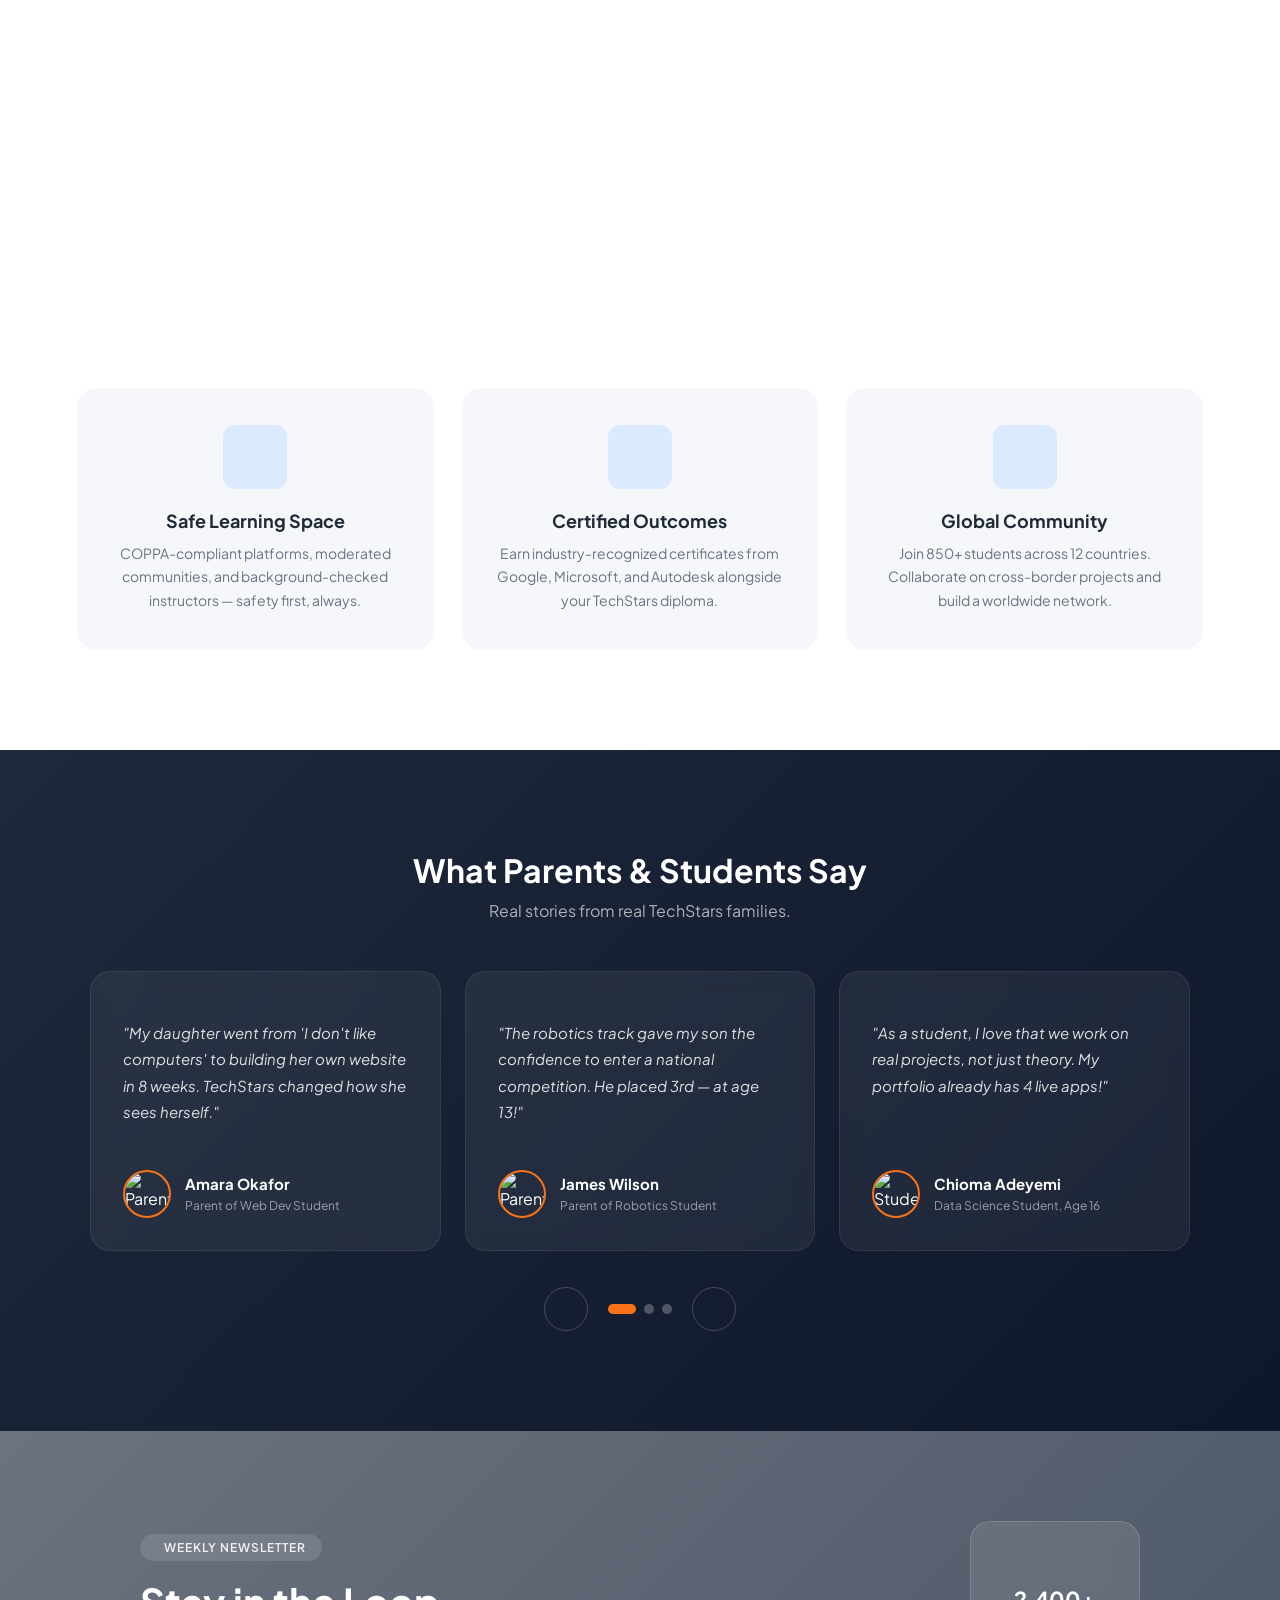
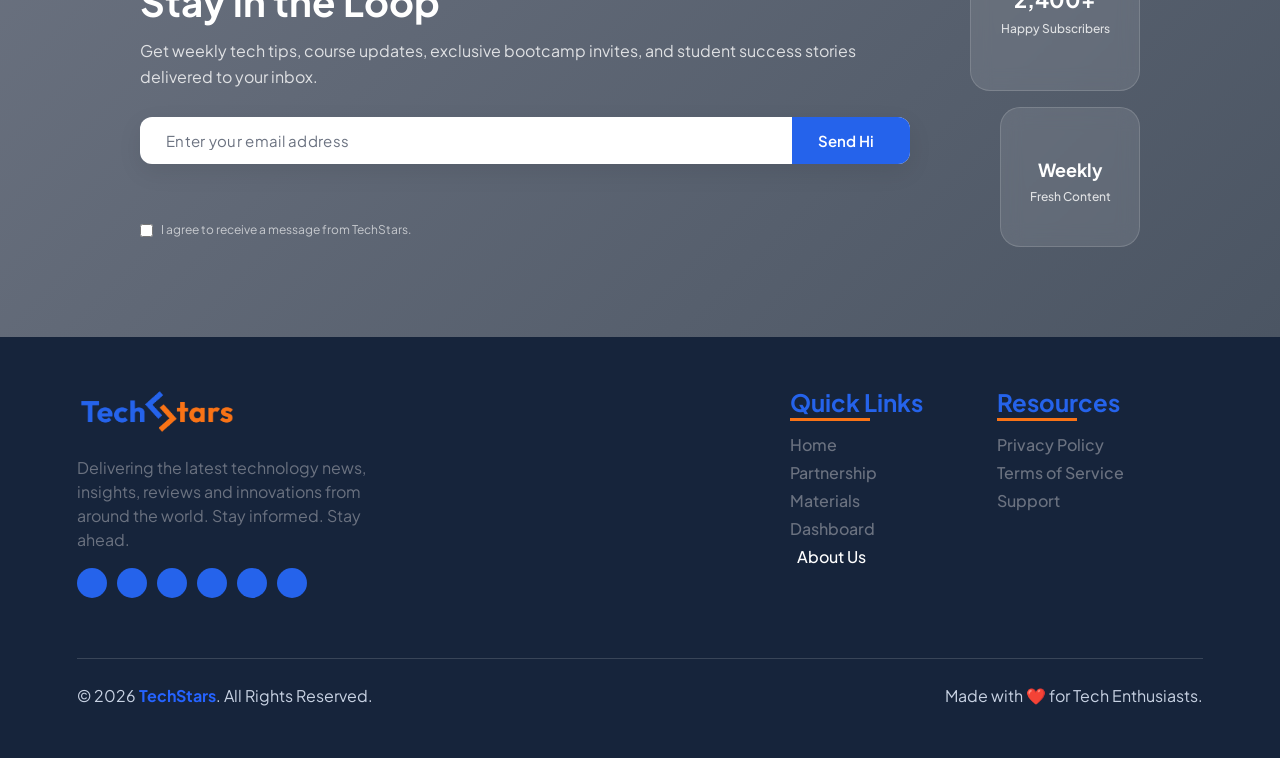
==== commit 7a35ada8: "done" ====
--- a/about.html
+++ b/about.html
@@ -95,7 +95,7 @@
   <section class="hero">
     <div class="hero-slideshow">
       <div class="slide active" style="background-image: url('media/about-page-media/slide1.jpeg');"> </div>
-      <div class="slide" style="background-image: url('media/about-page-media/slide2.jpeg');"></div>
+      <div class="slide" style="background-image: url('media//about-page-media/WhatsApp\ Image\ 2026-08-19\ at\ 11.36.43\ AM.jpeg');"></div>
       <div class="slide" style="background-image: url('media/about-page-media/slide3.jpeg');"></div>
     </div>
     <div class="hero-overlay"></div>
@@ -217,8 +217,8 @@
           </div>
         </div>
         <div class="gallery-item videos fade-in delay1" data-type="videos">
-          <video poster="media/about-page-media/video1.mp4" autoplay muted loop>
-            <source src="media/about-page-media/video1.mp4" type="video/mp4">
+          <video poster="media/images/video.mp4" autoplay muted loop>
+            <source src="media/images/video.mp4" type="video/mp4">
           </video>
           <div class="gallery-overlay">
             <i class="fa-solid fa-play"></i>
@@ -233,15 +233,12 @@
             <span>Graduation Day 2024</span>
           </div>
         </div>
-        <div class="gallery-item videos fade-in delay1" data-type="videos">
-          <video poster="media/about-page-media/video1.mp4" autoplay muted loop>
-            <source src="media/about-page-media/video1.mp4" type="video/mp4">
-          </video>
-          <div class="gallery-overlay">
-            <i class="fa-solid fa-play"></i>
-            <span>Campus Tour</span>
-          </div>
-          <button class="play-btn"><i class="fa-solid fa-play"></i></button>
+        <div class="gallery-item fade-in" data-type="photos">
+          <img src="media/about-page-media/WhatsApp Image 2026-08-19 at 11.36.45 AM (1).jpeg" alt="Hackathon winners">
+          <div class="gallery-overlay">
+            <i class="fa-solid fa-expand"></i>
+            <span>Hackathon Winners</span>
+          </div>
         </div>
         <div class="gallery-item fade-in" data-type="photos">
           <img src="media/about-page-media/WhatsApp Image 2026-08-19 at 11.36.42 AM (2).jpeg" alt="Hackathon winners">
@@ -249,6 +246,16 @@
             <i class="fa-solid fa-expand"></i>
             <span>Hackathon Winners</span>
           </div>
+        </div>
+        <div class="gallery-item videos fade-in delay1" data-type="videos">
+          <video poster="media/images/WhatsApp Video 2026-08-26 at 12.50.30 PM.mp4" autoplay muted loop>
+            <source src="media/images/WhatsApp Video 2026-08-26 at 12.50.30 PM.mp4" type="video/mp4">
+          </video>
+          <div class="gallery-overlay">
+            <i class="fa-solid fa-play"></i>
+            <span>Student Projects Demo</span>
+          </div>
+          <button class="play-btn"><i class="fa-solid fa-play"></i></button>
         </div>
       </div>
     </div>
--- a/asset/about.css
+++ b/asset/about.css
@@ -274,11 +274,7 @@
   left: 0;
   width: 100%;
   height: 100%;
-  background: linear-gradient(
-    135deg, 
-    rgba(7, 2, 59, 0.82) 0%, 
-    rgba(1, 22, 71, 0.75) 100%
-  );
+  background: rgba(0,0,0,0.56);
 }
 
 .hero-content {
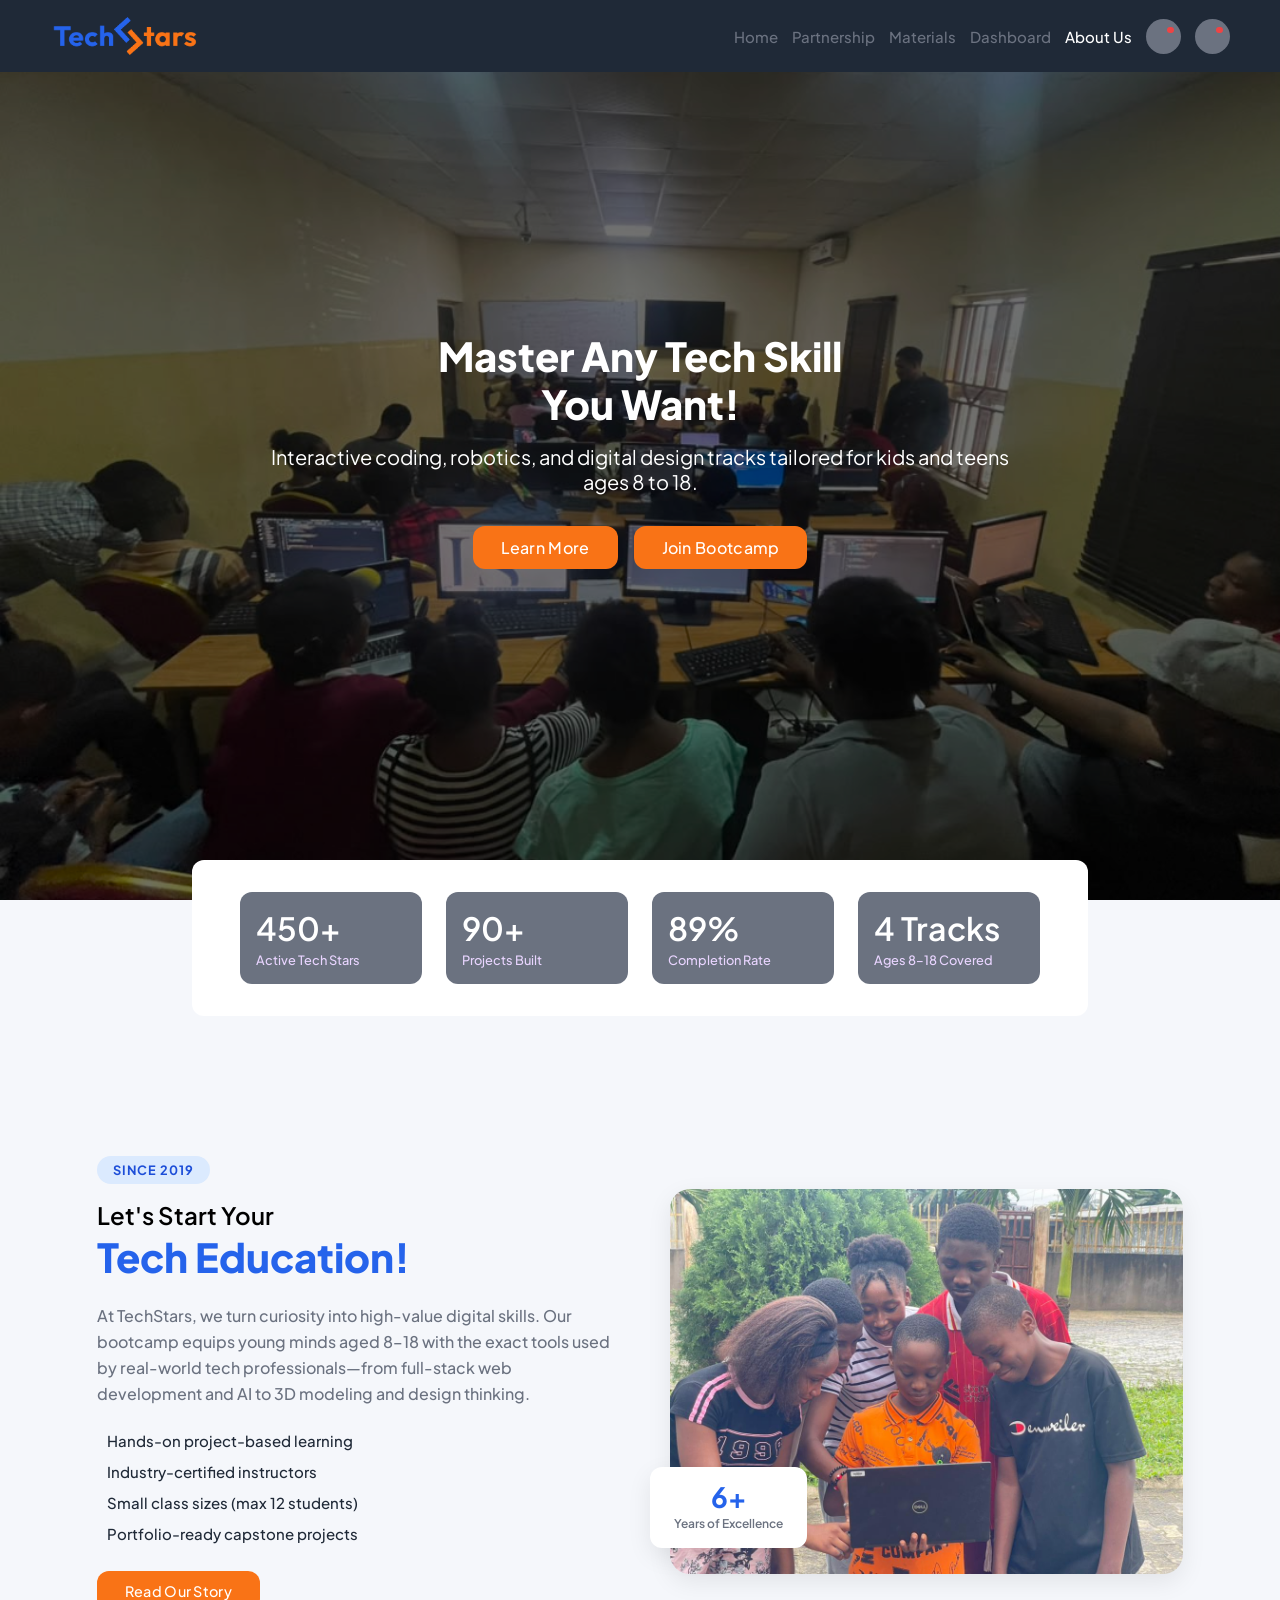
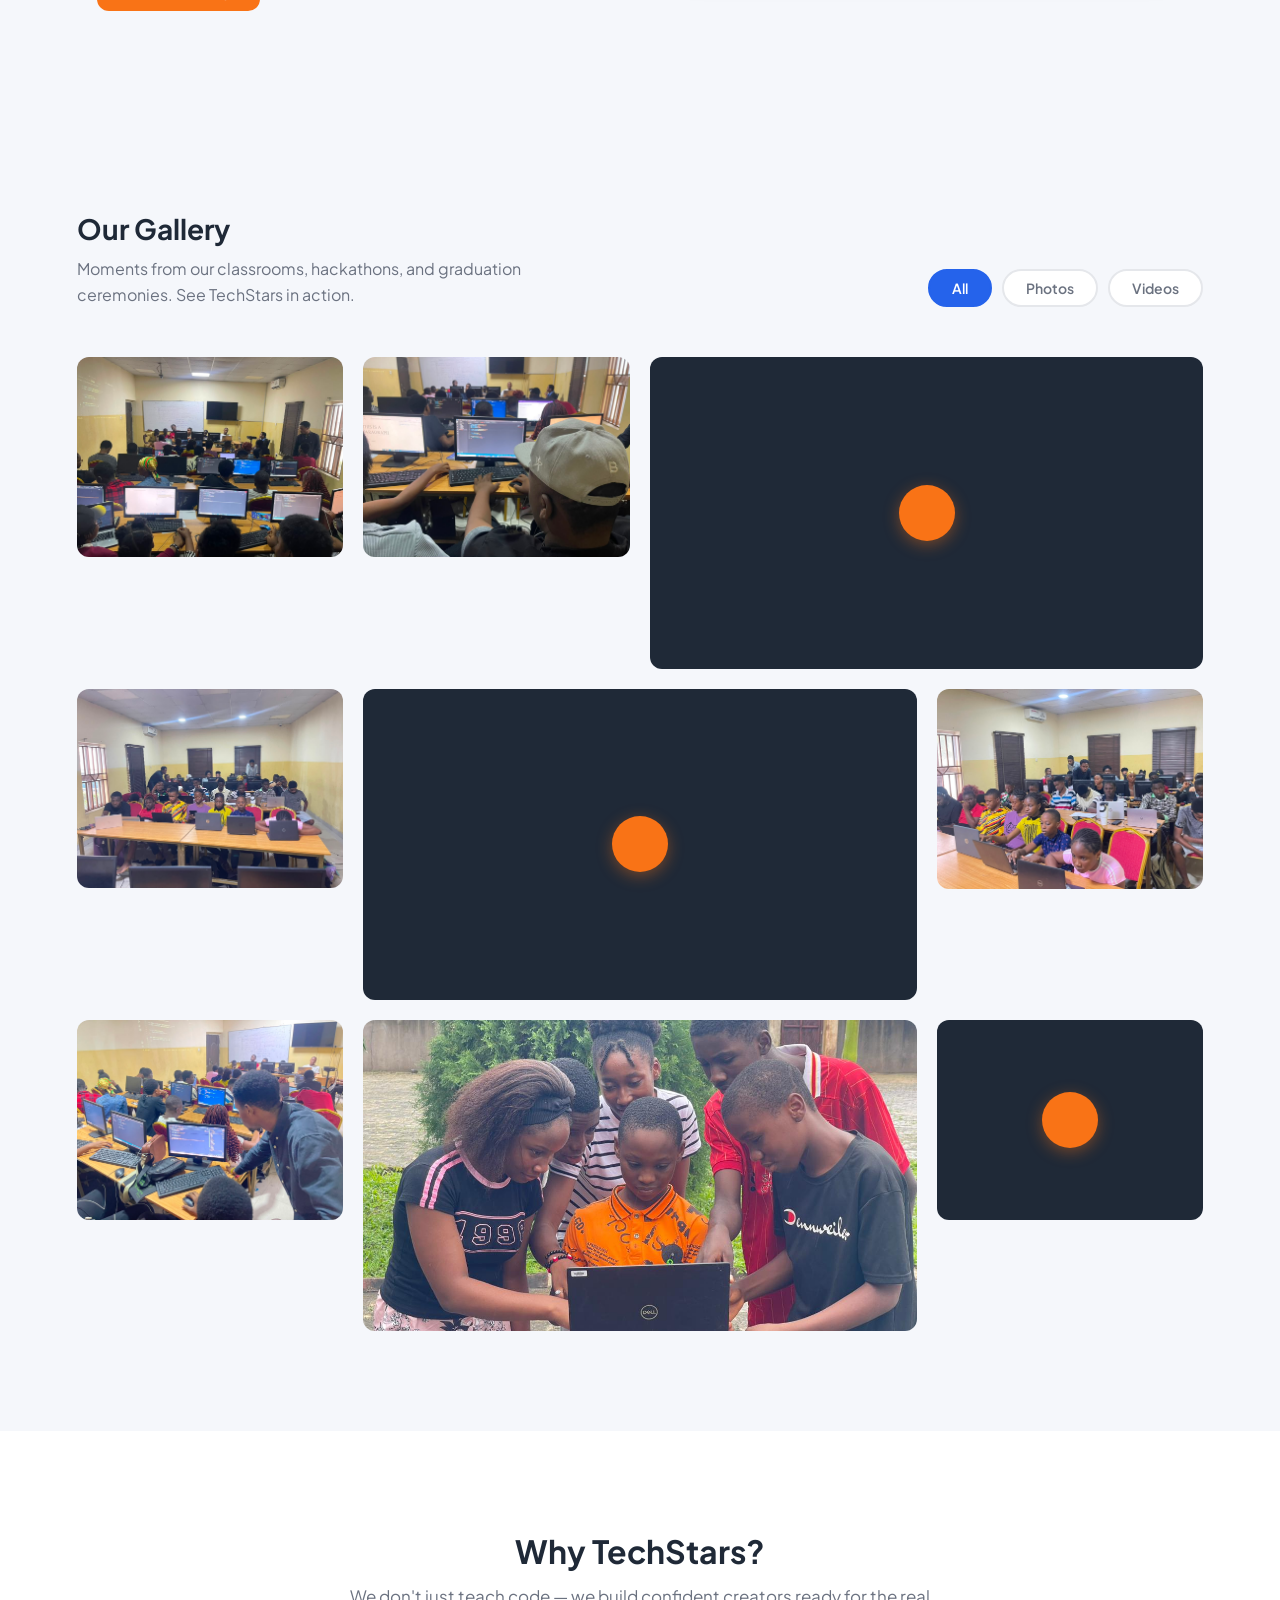
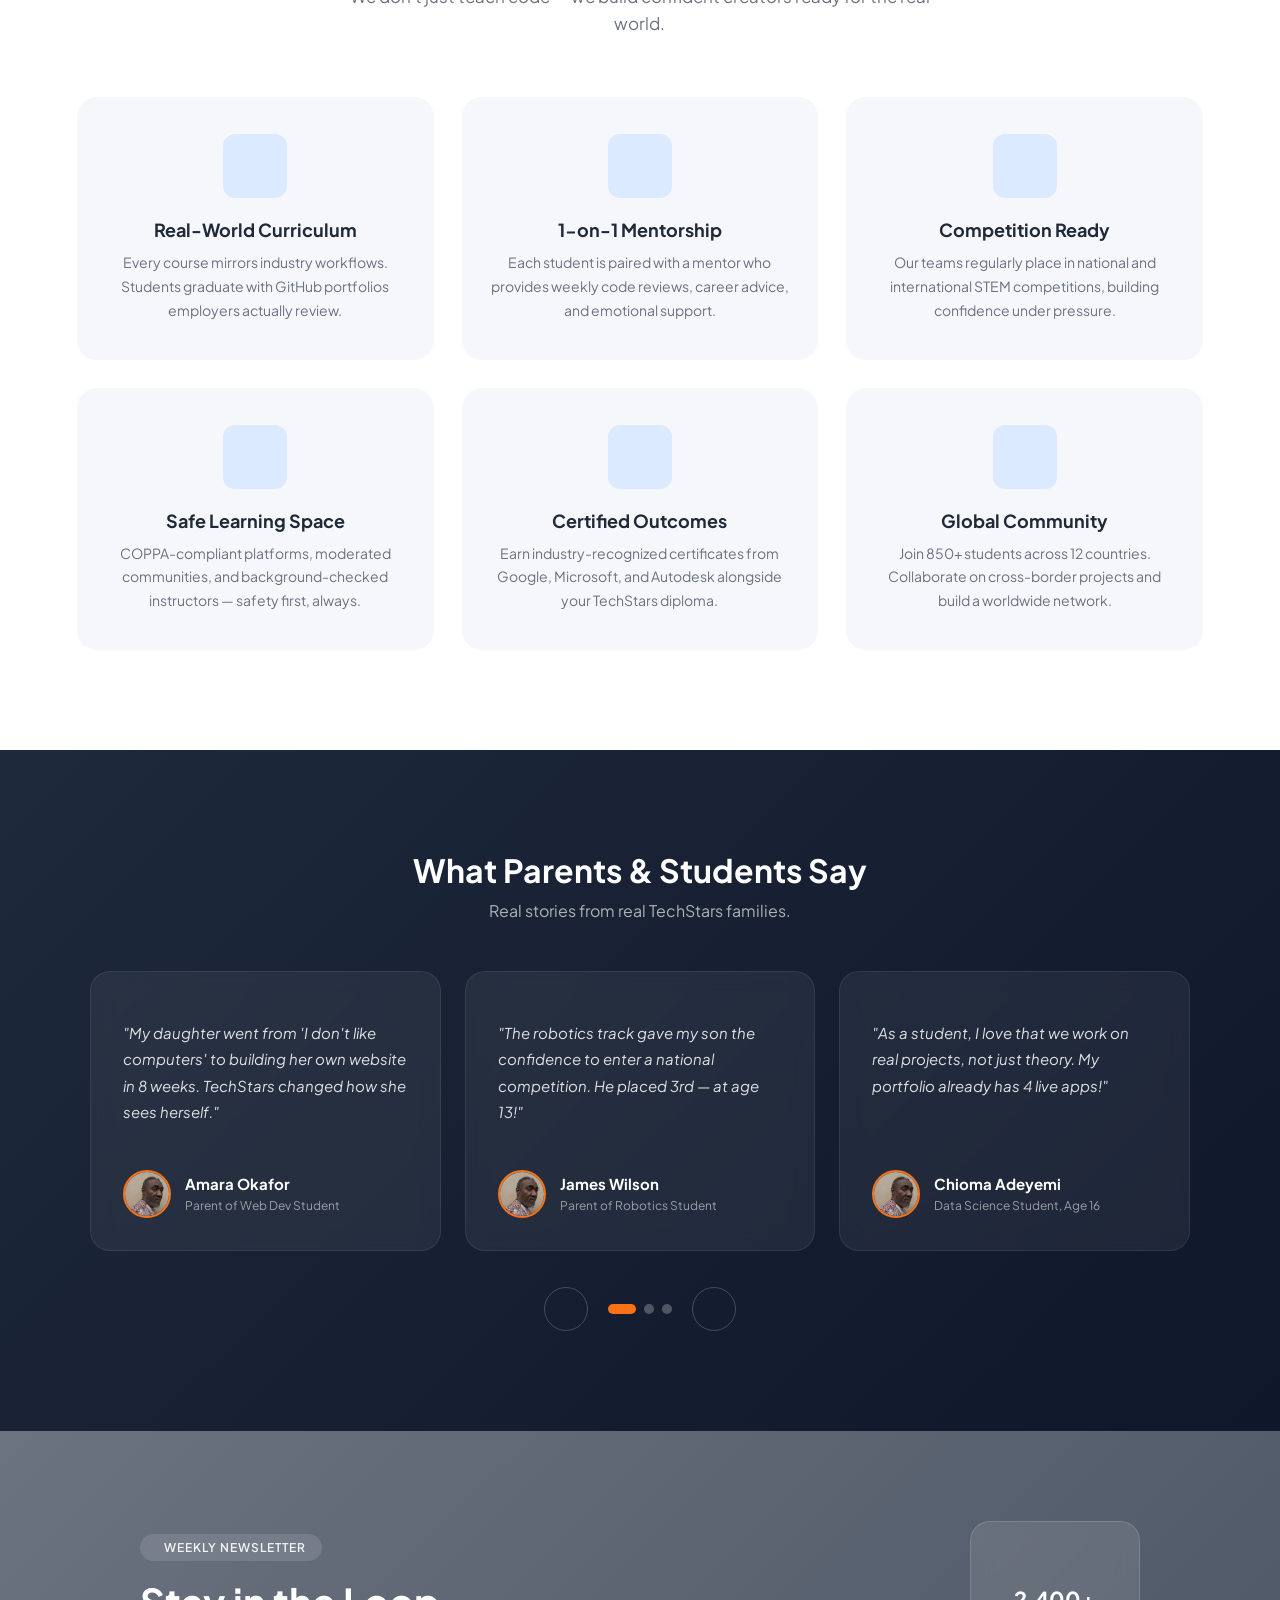
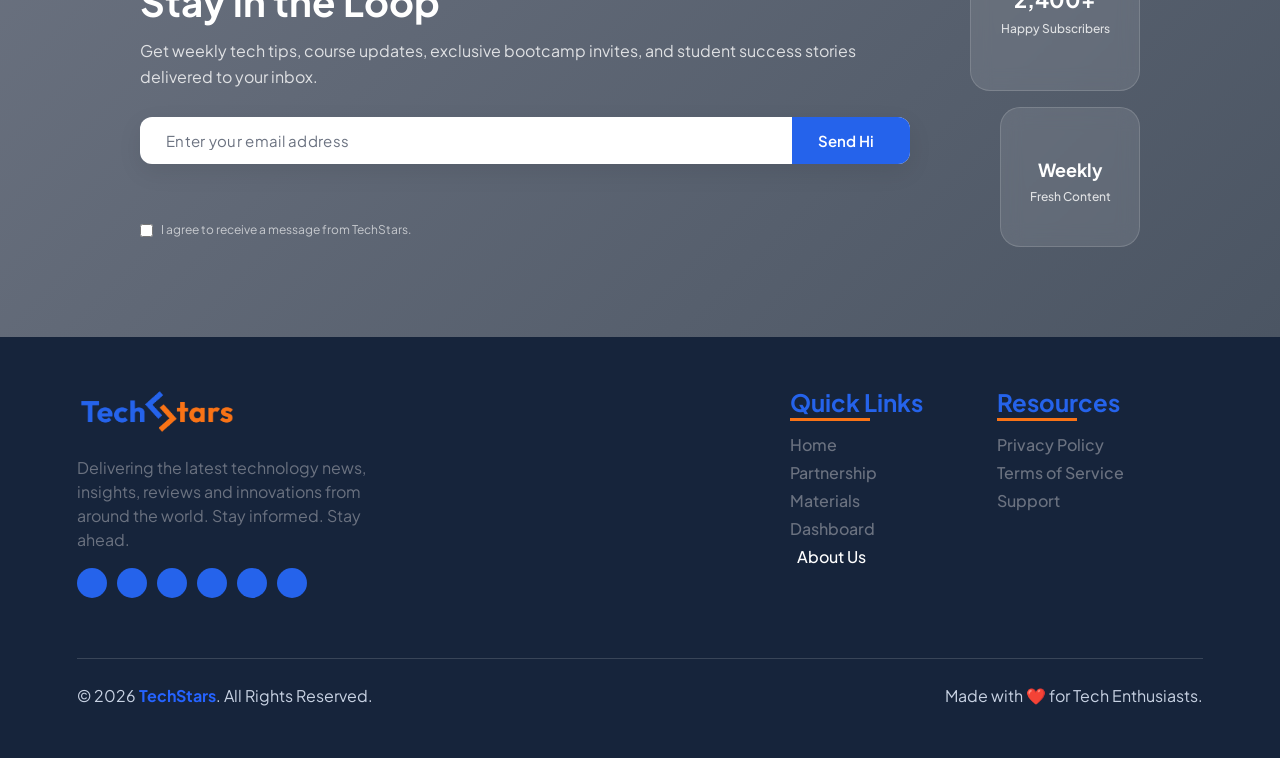
==== commit a5b72b2b: "finished" ====
--- a/about.html
+++ b/about.html
@@ -120,15 +120,15 @@
     <div class="stats-container">
       <div class="stats-grid">
         <div class="stat-card">
-          <h3 class="stat-number">850+</h3>
+          <h3 class="stat-number">500+</h3>
           <p class="stat-label">Active Tech Stars</p>
         </div>
         <div class="stat-card">
-          <h3 class="stat-number">1,200+</h3>
+          <h3 class="stat-number">100+</h3>
           <p class="stat-label">Projects Built</p>
         </div>
         <div class="stat-card">
-          <h3 class="stat-number">94%</h3>
+          <h3 class="stat-number">99%</h3>
           <p class="stat-label">Completion Rate</p>
         </div>
         <div class="stat-card">
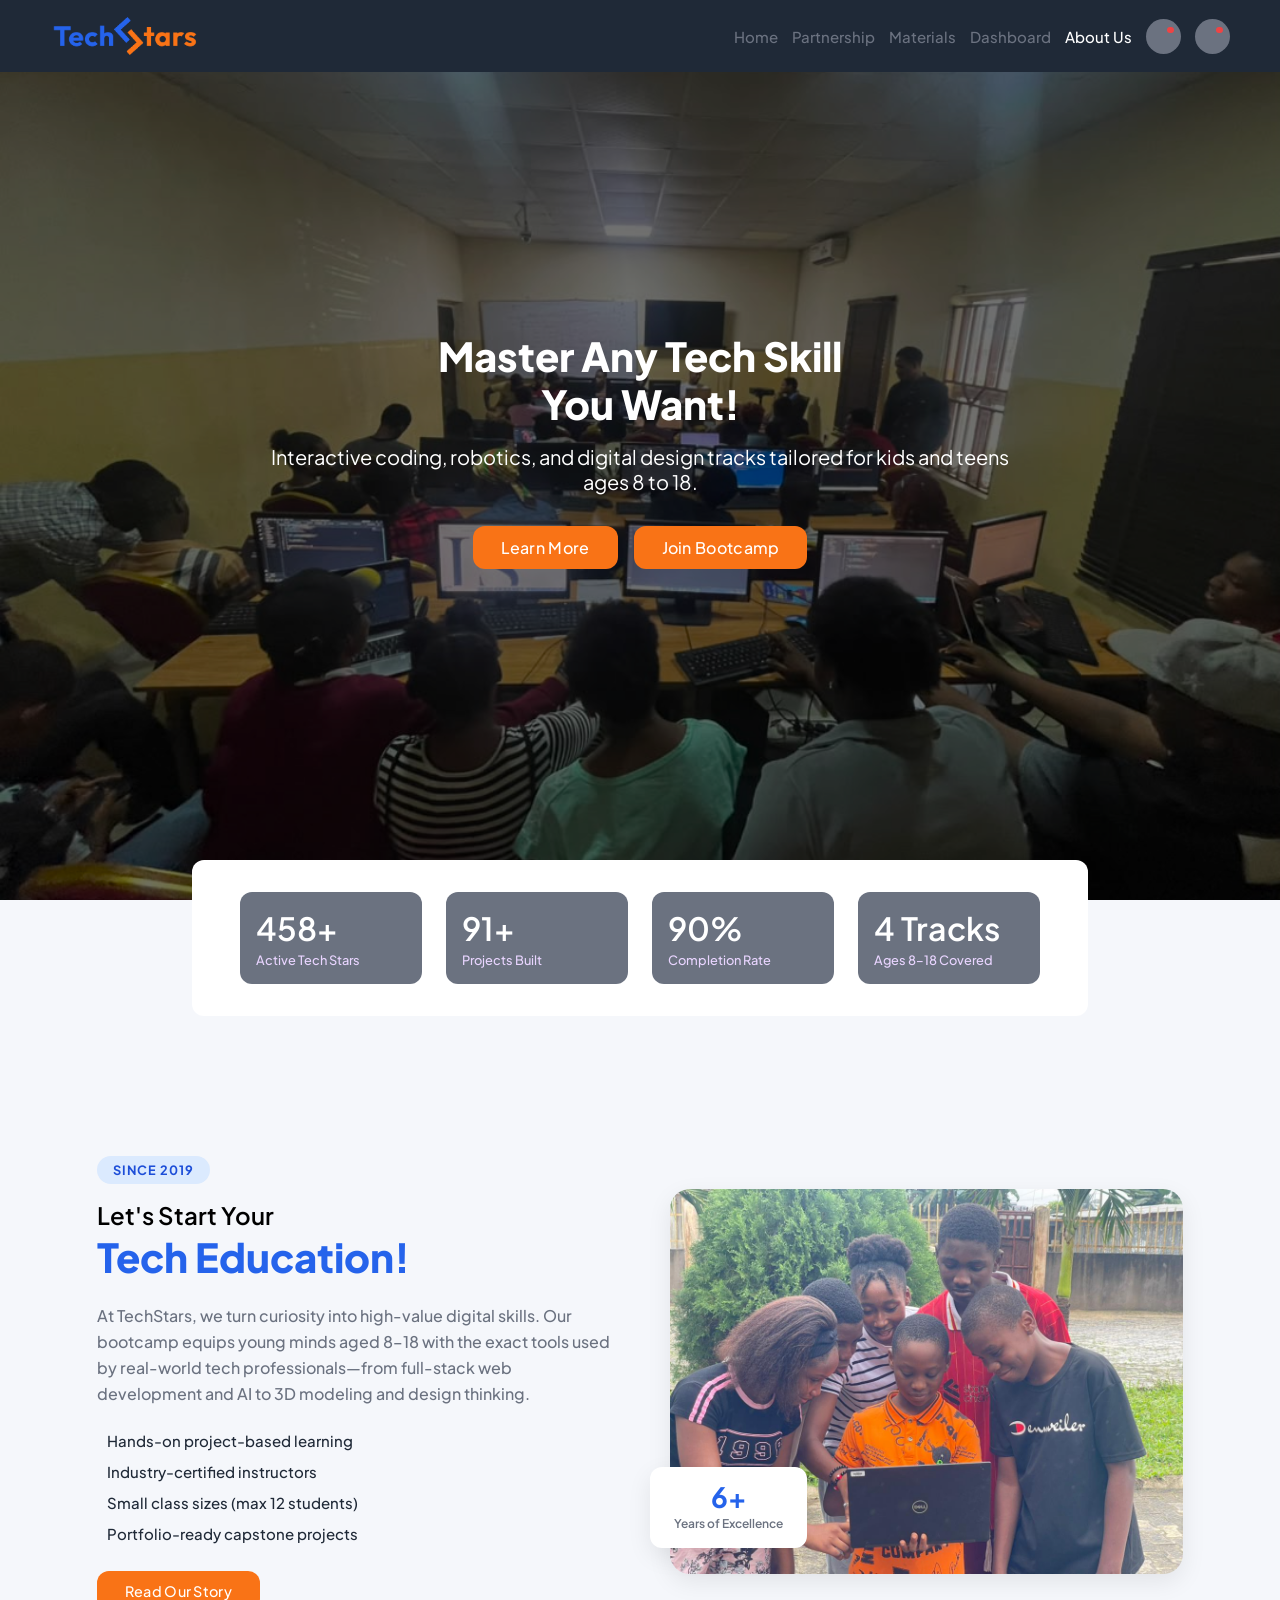
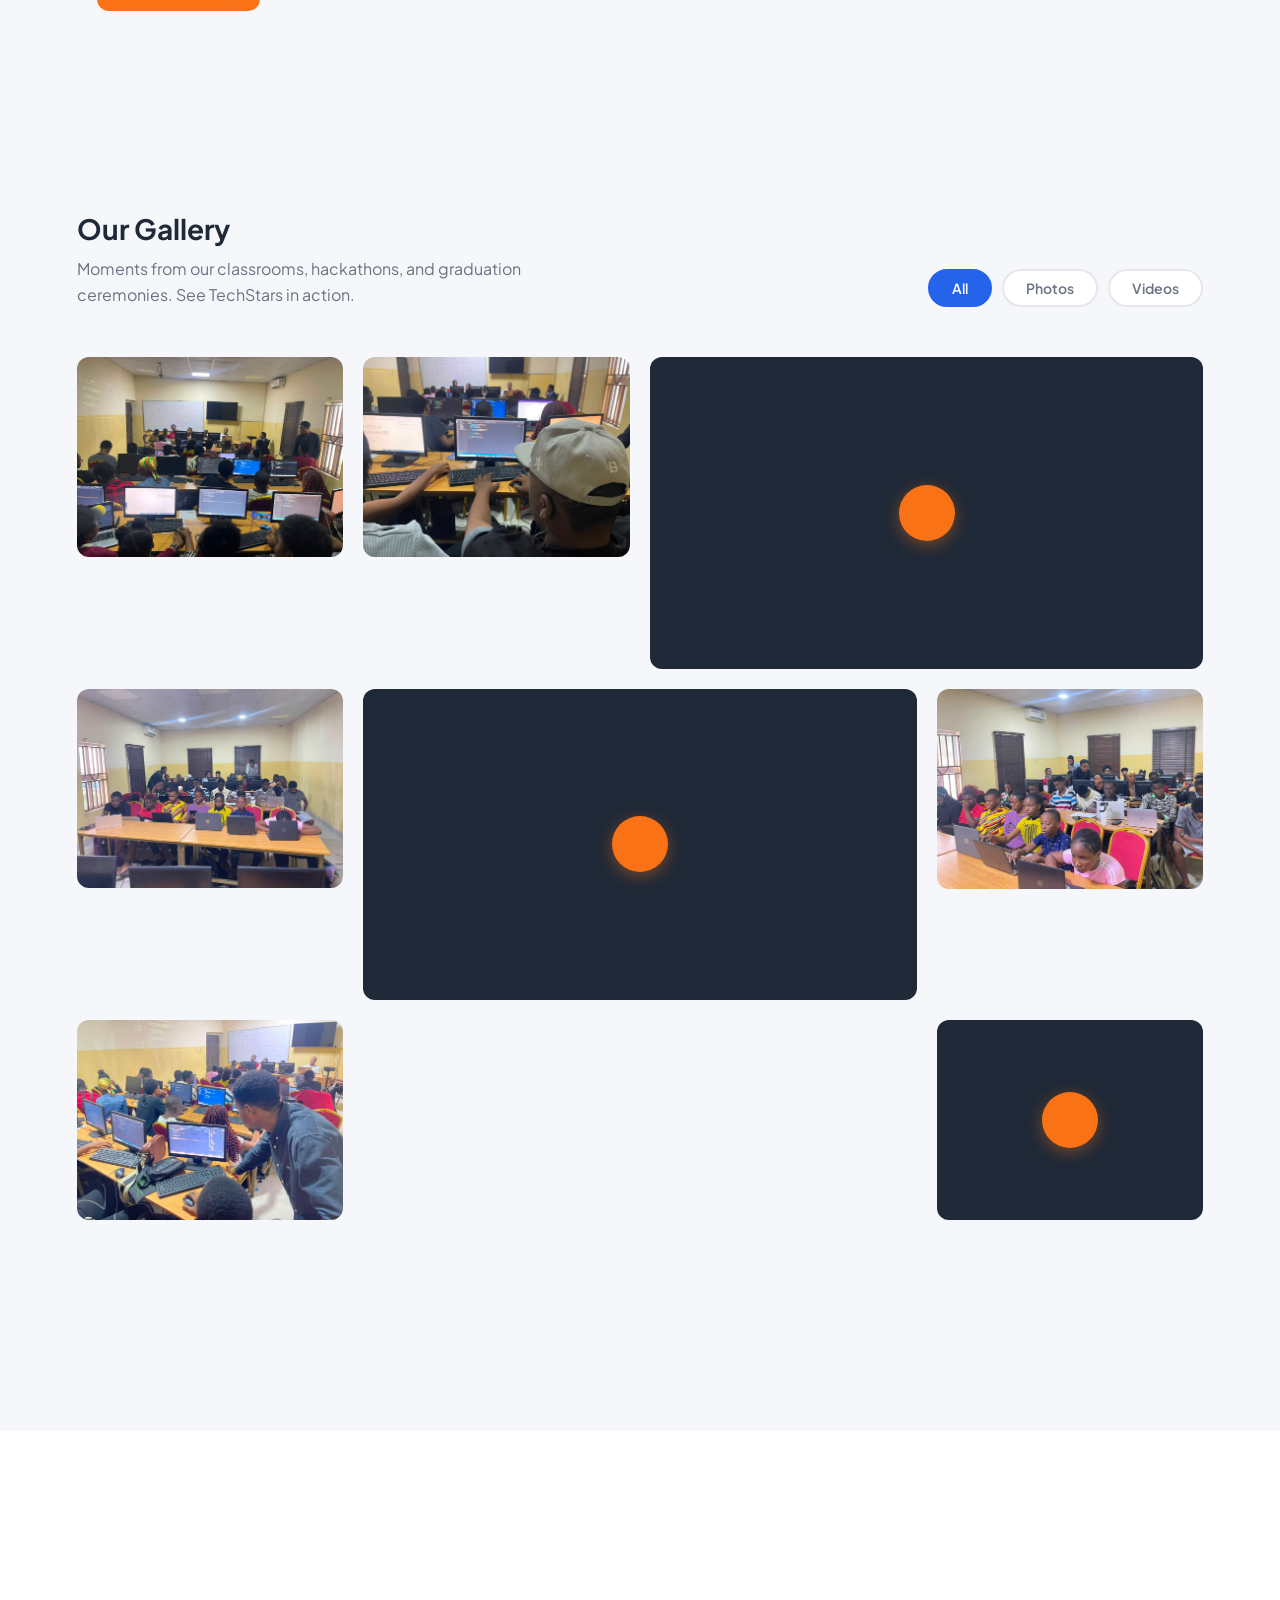
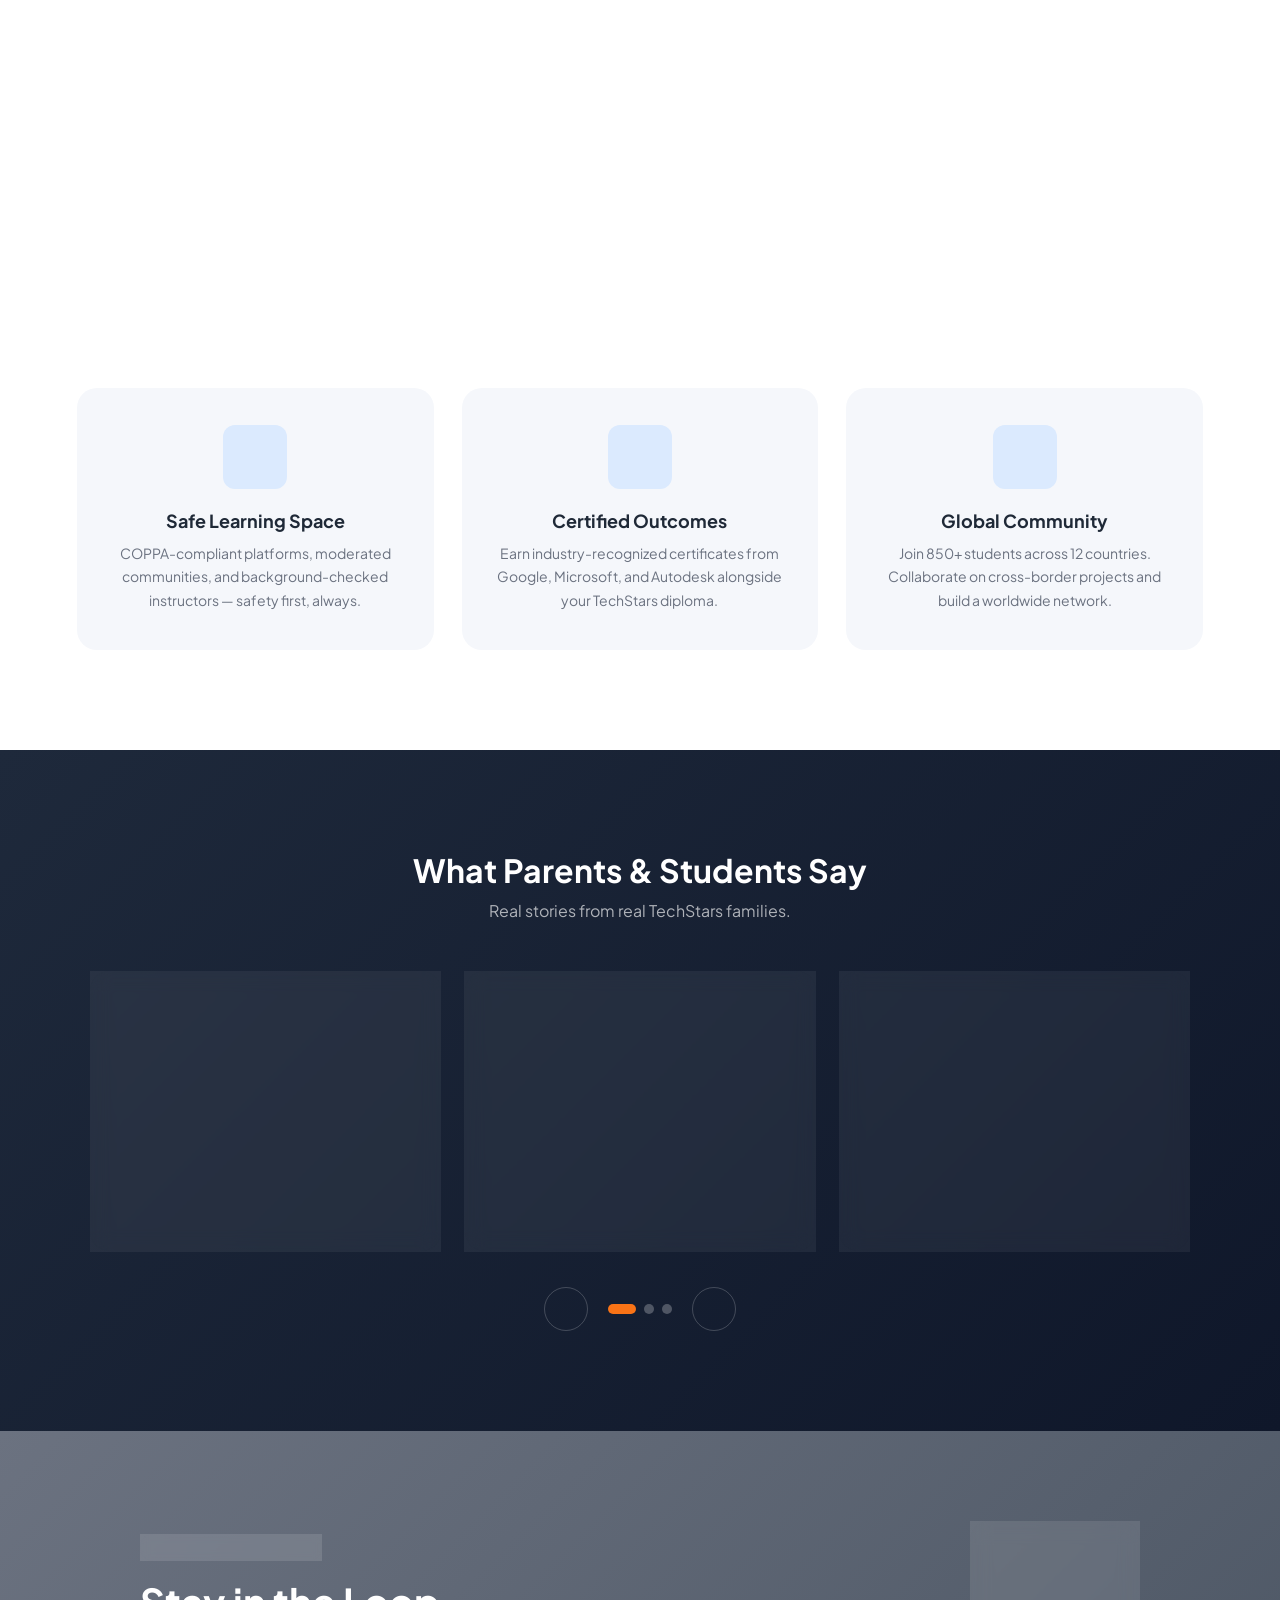
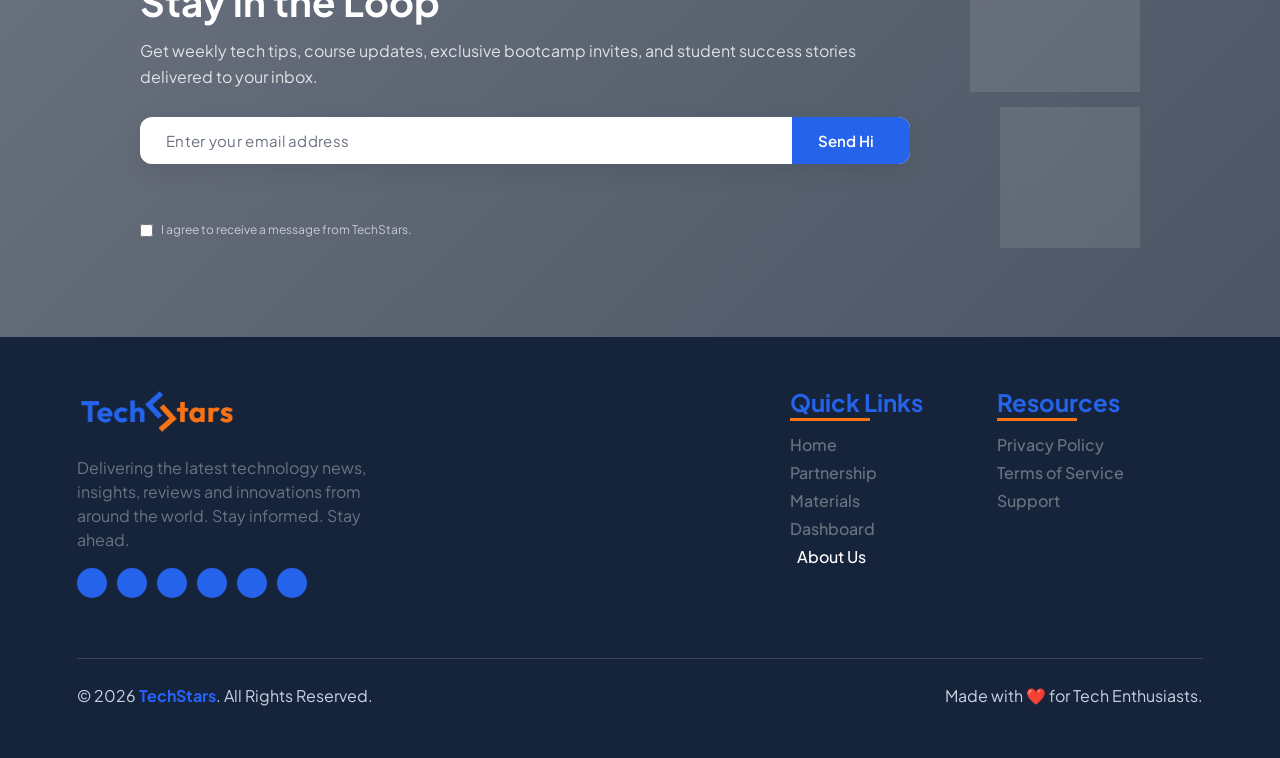
==== commit 86271edf: "done" ====
--- a/about.html
+++ b/about.html
@@ -27,6 +27,7 @@
           <i class="fa-regular fa-envelope header-icon notification"></i>
         </div>
       </div>
+      <i class="fa-solid fa-bars menu-bar"></i>
     </div>
   </header>
 
@@ -530,5 +531,11 @@
   <script src="asset/about.js"></script>
   <script src="https://kit.fontawesome.com/13f42163ac.js" crossorigin="anonymous"></script>
   <script src="https://cdn.jsdelivr.net/npm/@emailjs/browser@4/dist/email.min.js"></script>
+
+  <script>
+      document.querySelector('.menu-bar').addEventListener('click', () => {
+          document.querySelector('.navigation').classList.toggle('active');
+      })
+  </script>
 </body>
 </html>
--- a/asset/about.css
+++ b/asset/about.css
@@ -61,6 +61,23 @@
   transition-delay: 2.1s;
 }
 
+i.menu-bar {
+    width: 35px;
+    height: 35px;
+    display: flex;
+    align-items: center;
+    justify-content: center;
+    border-radius: 50%;
+    background: var(--text-secondary);
+    color: var(--surface);
+    cursor: pointer;
+    transition: all linear .3s;
+    position: relative;
+}
+i.menu-bar{
+        display: none;
+    }
+
 .fade-in.active {
   opacity: 1;
   transform: translateY(0);
@@ -1508,4 +1525,33 @@
   .foot-link a {
     text-align: center;
   }
+}
+
+@media (max-width: 768px) {
+    header {
+        padding: 13px 20px;
+    }
+    .navigation{
+        position: absolute;
+        top: 0;
+        left: 0;
+        width: 46%;
+        height: 100vh;
+        flex-direction: column;
+        justify-content: center;
+        background: var(--text-primary);
+        z-index: 9;
+        transform: translateX(-200%);
+        transition: all linear .4s;
+    }
+    .navigation.active{
+        transform: translateX(0%);
+    }
+    .navigation nav{
+        flex-direction: column;
+        margin-bottom: 30px;
+    }
+    i.menu-bar{
+        display: flex;
+    }
 }
